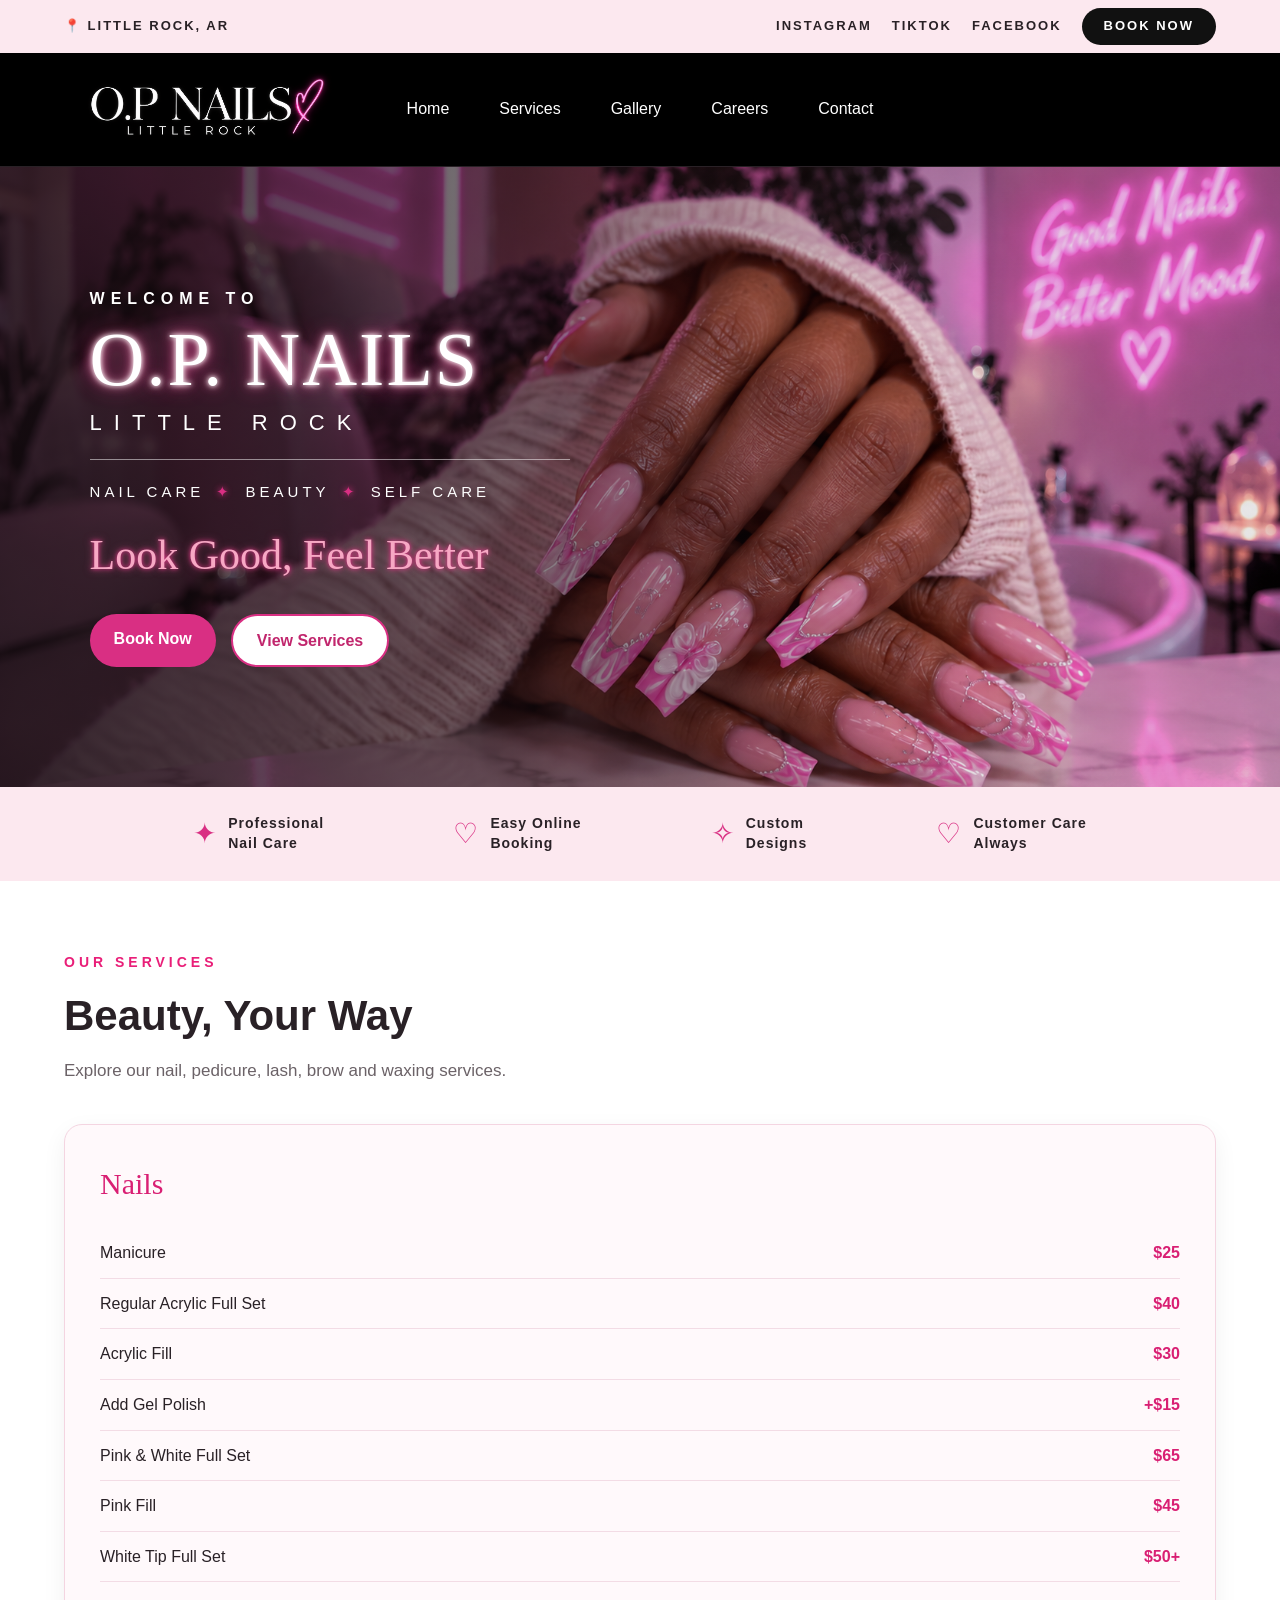
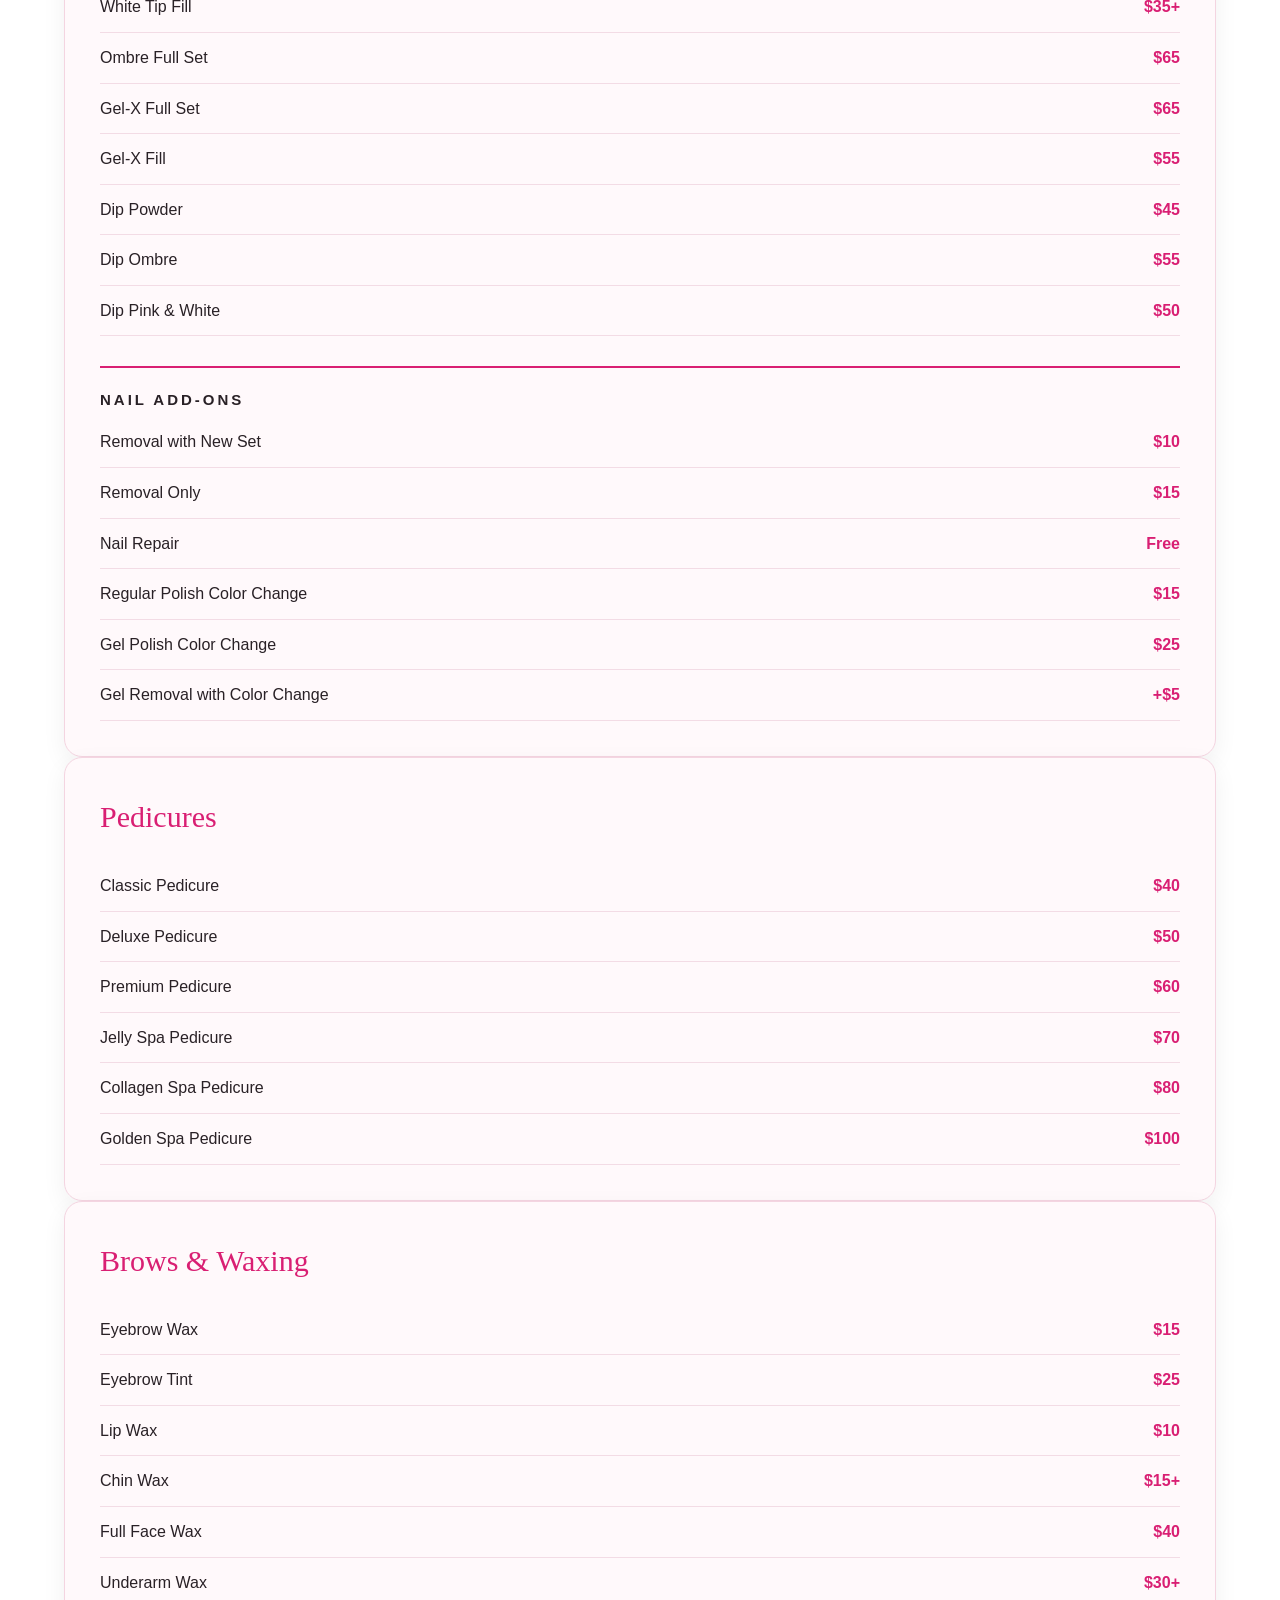
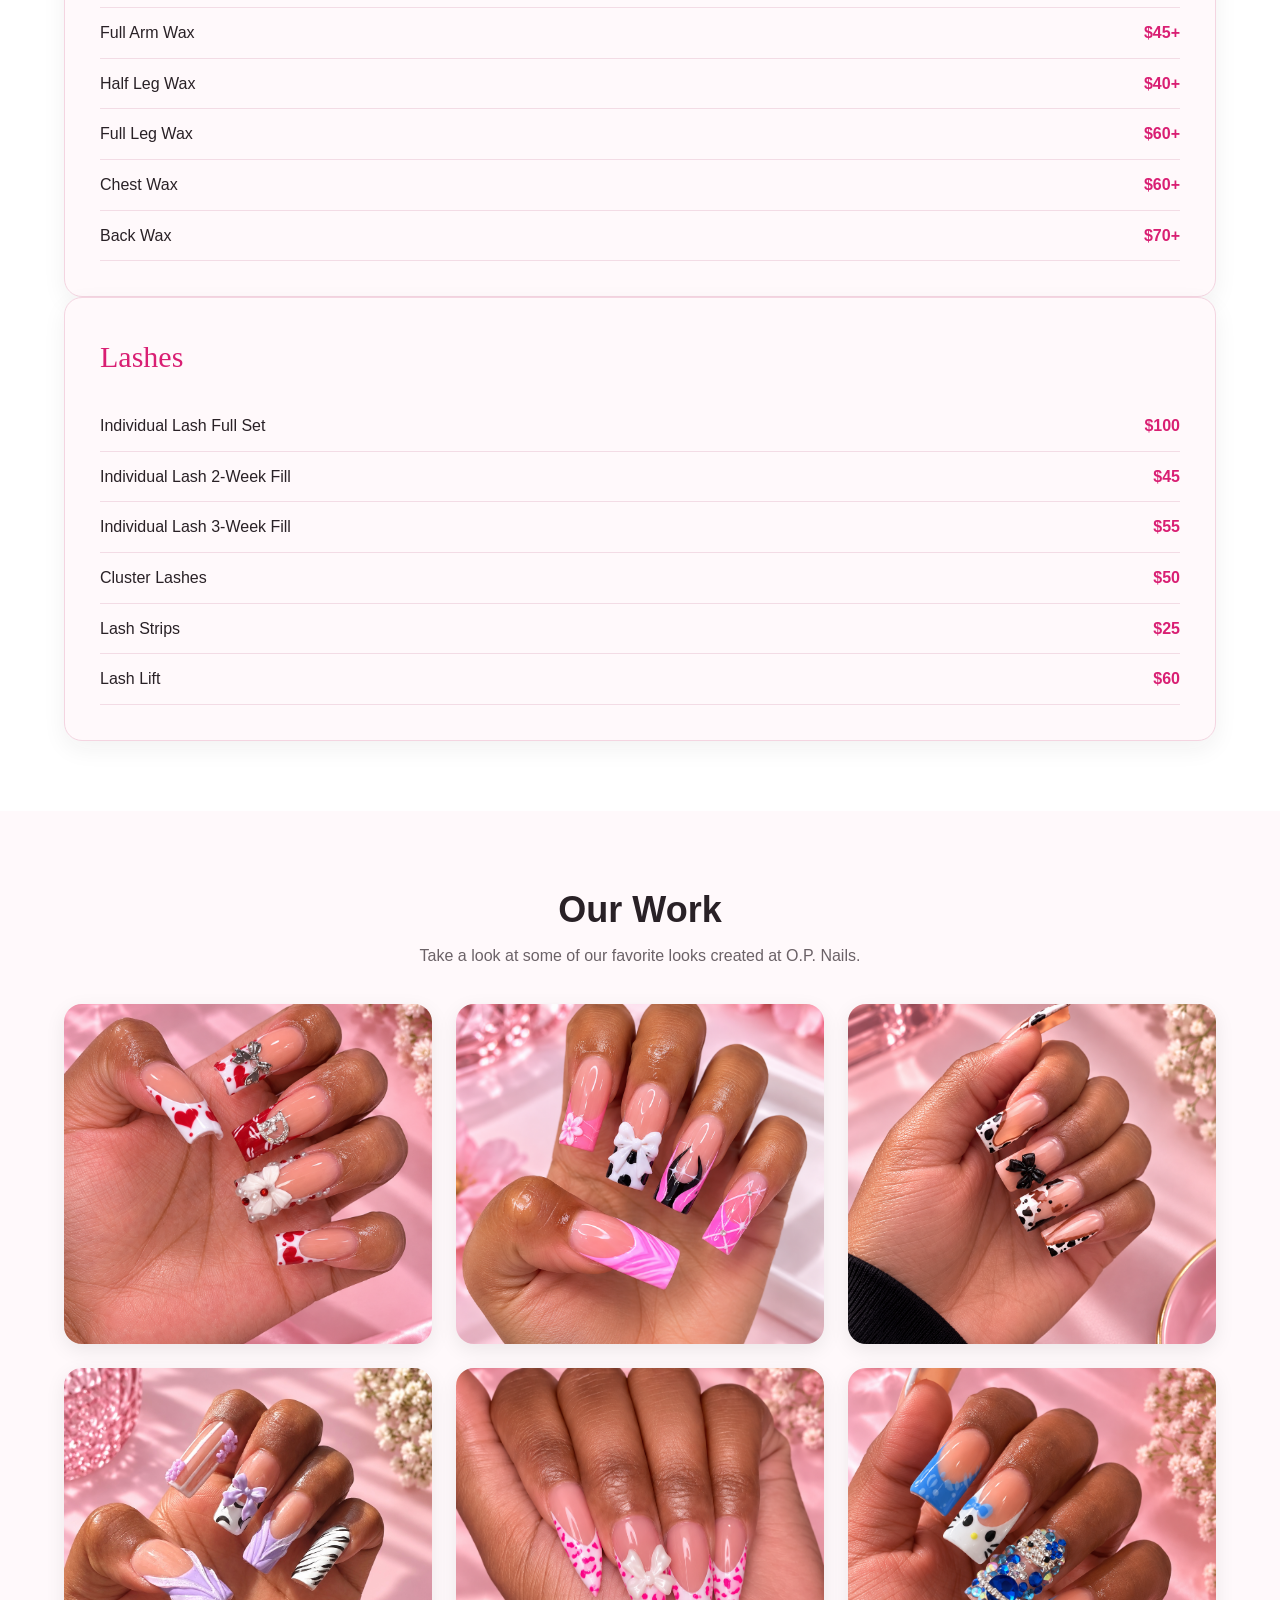
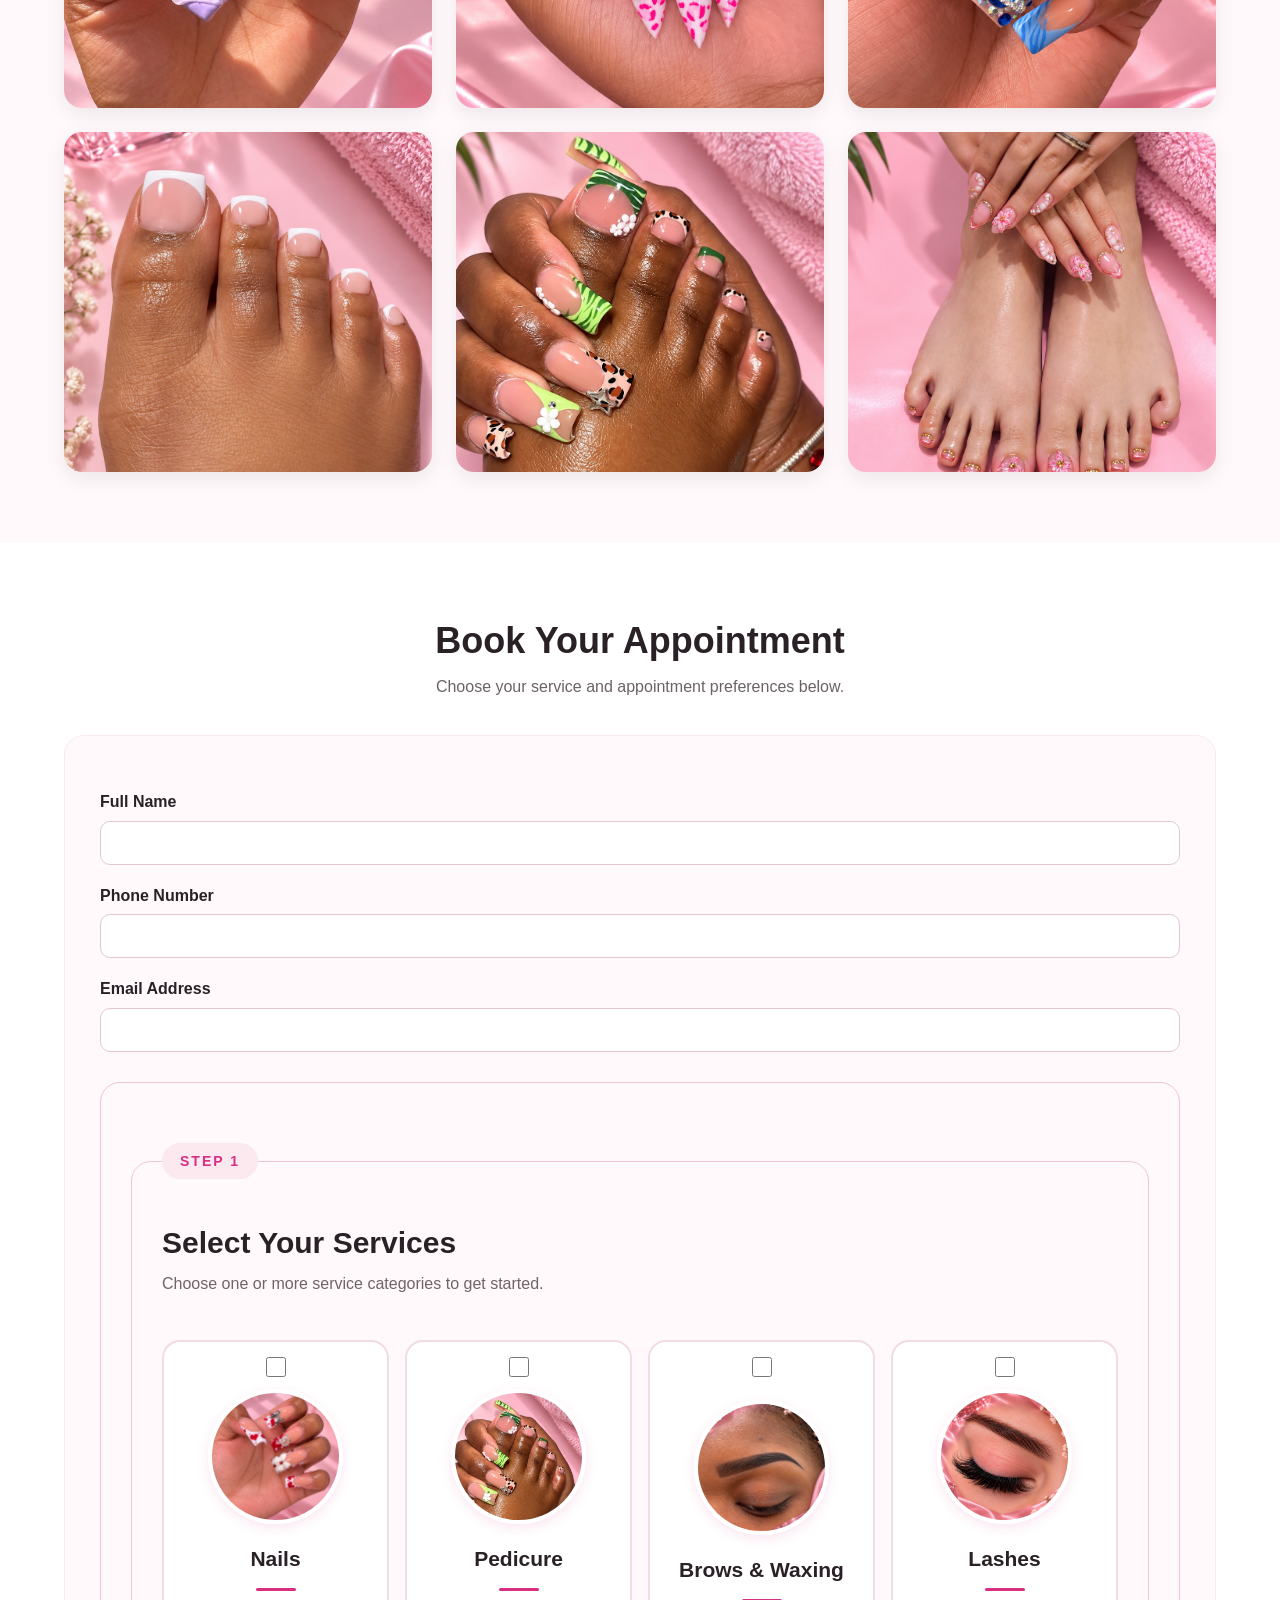
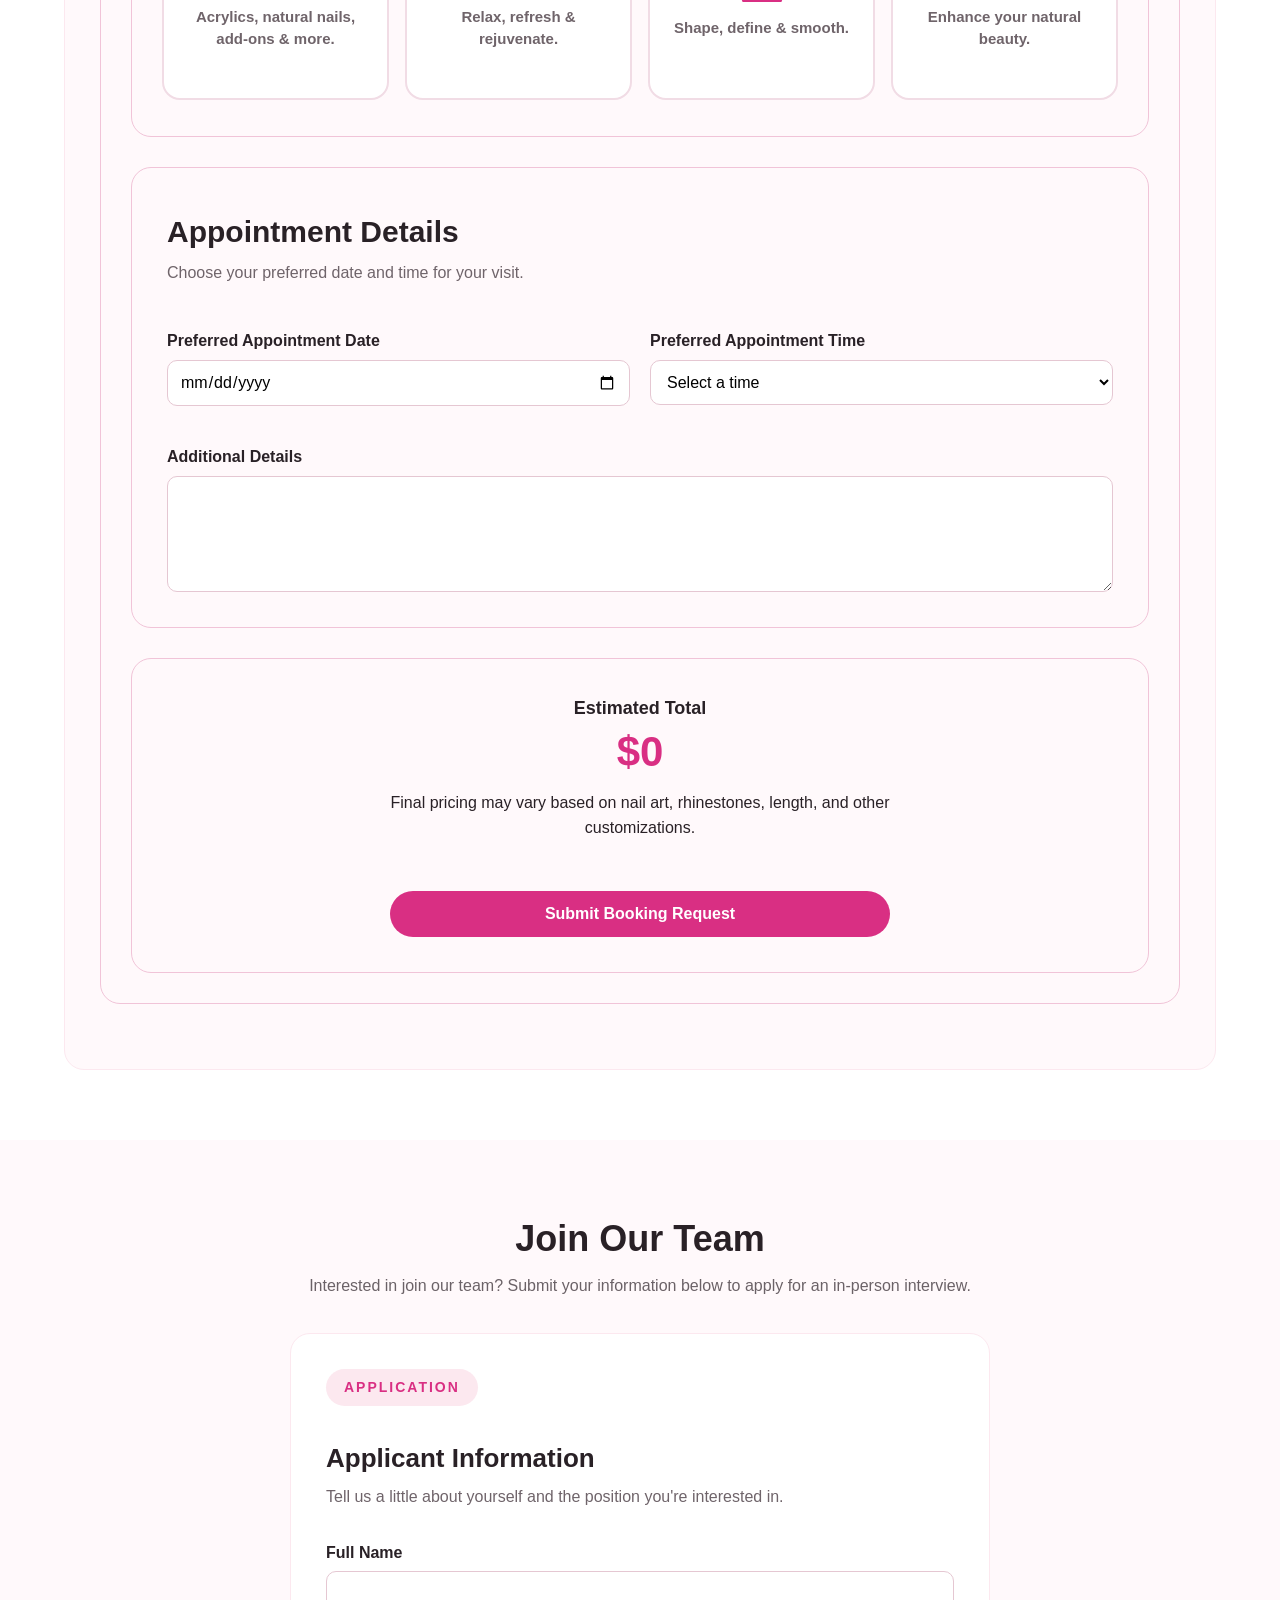
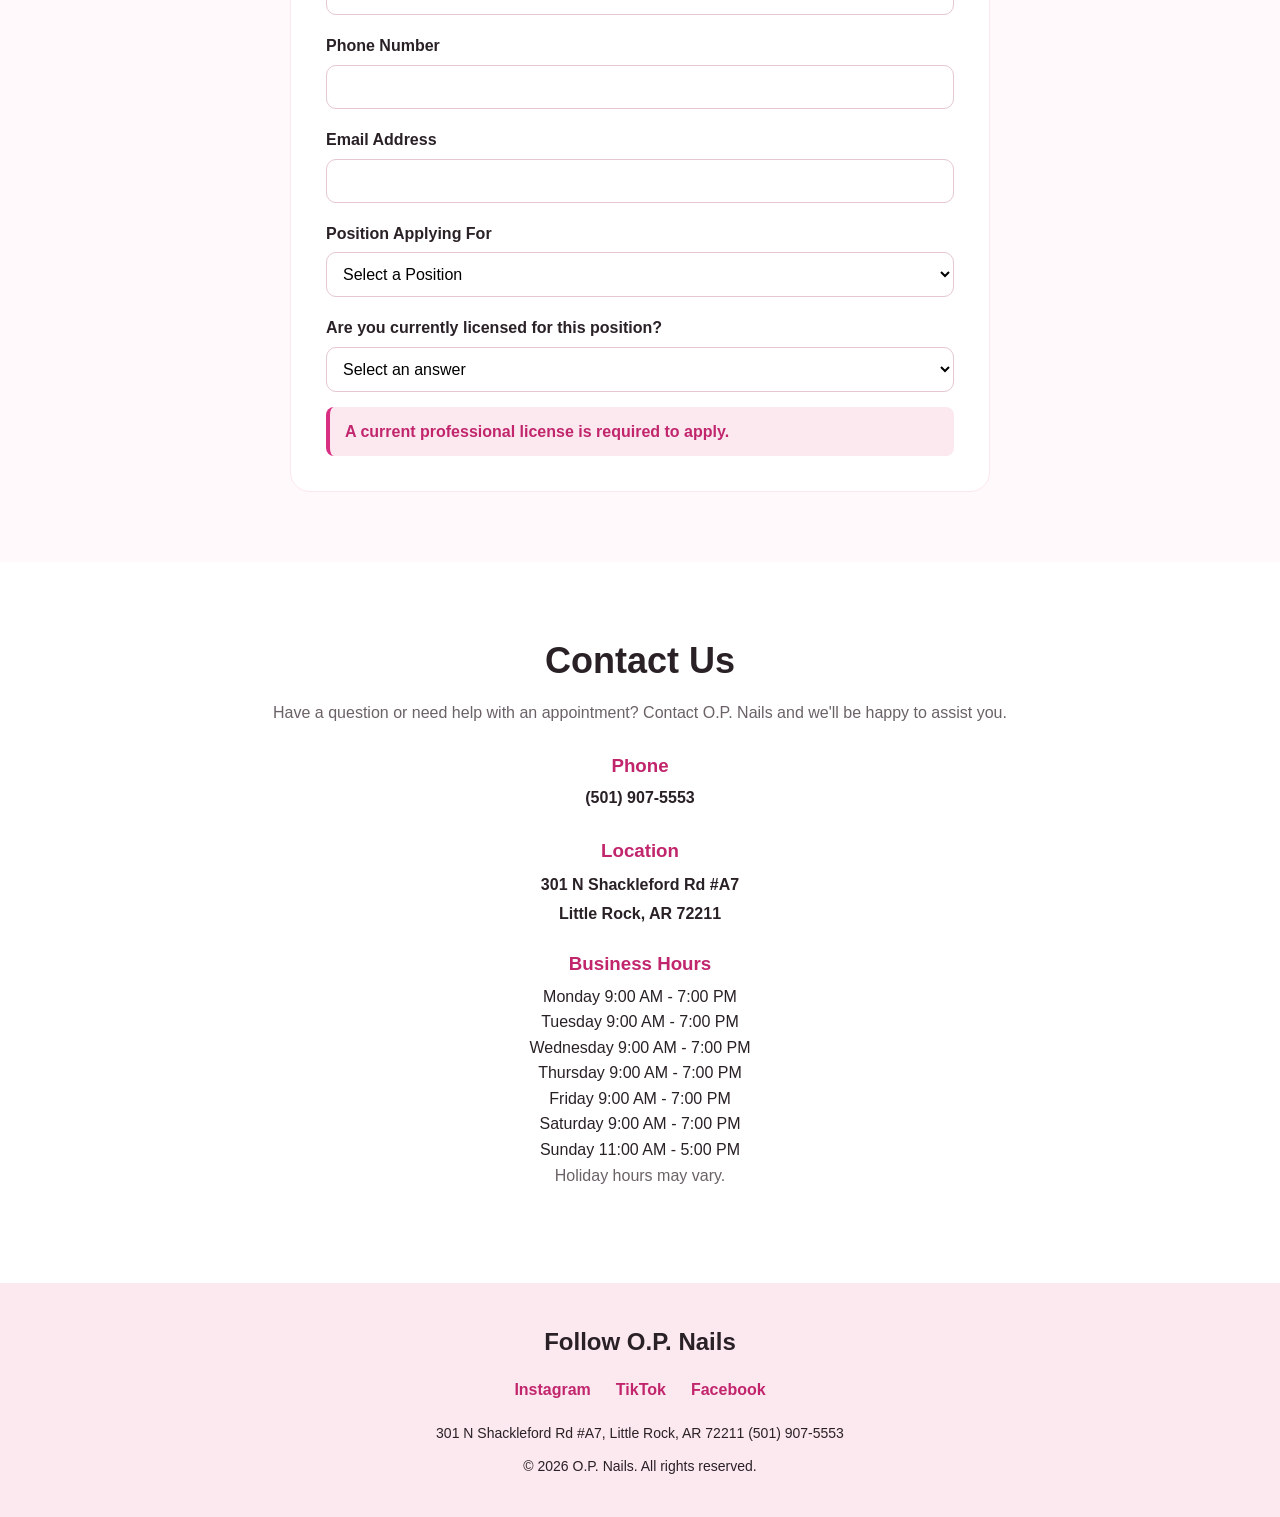
==== index.html @ 6c7eddf6 "Update live form redirects" ====
<!DOCTYPE html>
<html lang="en">
    <head>
        <meta charset="UTF-8">
        <meta name="viewport" content="width=device-width, initial-scale=1.0">
        <meta name="description" content="O.P. Nails offers nail, pedicure, lash, brow and waxing services in Little Rock, Arkansas.">
        
        <link rel="stylesheet" href="css/style.css">

        <title> O.P. Nails | Little Rock, AR </title>

    </head>
    <body>

        <div class="top-bar">
    <p>📍 Little Rock, AR</p>

    <div class="top-bar-right">
        <a href="https://www.instagram.com/op.nails.littlerock/"
           target="_blank"
           rel="noopener noreferrer">
            Instagram
        </a>

        <a href="https://www.tiktok.com/@op.nails.littlerock"
           target="_blank"
           rel="noopener noreferrer">
            TikTok
        </a>

        <a href="https://www.facebook.com/share/1JzhJUVycV/"
           target="_blank"
           rel="noopener noreferrer">
            Facebook
        </a>

        <a href="#booking" class="top-book-button">Book Now</a>
    </div>
</div>

        <header>
            <nav aria-label="Main navigation">
<a href="index.html" class="logo" aria-label="O.P. Nails home">
    <img src="images/op-nails-logo.png" alt="O.P. Nails Little Rock">
</a>                
                <button
                class="menu-toggle"
                type="button"
                aria-label="Open navigation menu"
                aria-expanded="false"
                >
                ☰
                </button>
                <ul>
                    <li><a href="#home">Home</a></li>
                    <li><a href="#services">Services</a></li>
                    <li><a href="#gallery">Gallery</a></li>
                    <li><a href="#careers">Careers</a></li>
                    <li><a href="#contact">Contact</a></li>

                    <li class="mobile-book-link">
                        <a href="#booking">Book Now</a>
                    </li>
                </ul>

            </nav>
        </header>
        <main>

            <section id="home">
    <div class="hero-content">
        <p class="hero-welcome">Welcome to</p>

        <h1>O.P. NAILS</h1>

        <p class="hero-location">Little Rock</p>

        <p class="hero-tagline">
            NAIL CARE <span>✦</span> BEAUTY <span>✦</span> SELF CARE
        </p>

        <h2>Look Good, Feel Better</h2>

        <div class="hero-buttons">
            <a href="#booking" class="primary-button">Book Now</a>
            <a href="#services" class="secondary-button">View Services</a>
        </div>
    </div>
</section>

<div class="feature-bar">
    <div class="feature-item">
        <span>✦</span>
        <p>Professional<br>Nail Care</p>
    </div>

    <div class="feature-item">
        <span>♡</span>
        <p>Easy Online<br>Booking</p>
    </div>

    <div class="feature-item">
        <span>✧</span>
        <p>Custom<br>Designs</p>
    </div>

    <div class="feature-item">
        <span>♡</span>
        <p>Customer Care<br>Always</p>
    </div>
</div>

            <section id="services">
                <p class="section-label">OUR SERVICES</p>
<h2>Beauty, Your Way</h2>
<p class="section-description">
    Explore our nail, pedicure, lash, brow and waxing services.
</p>
                
            <div class="services-grid">

                <div class="service-card">
                    <h3>Nails</h3>
<div class="service-row">
    <span>Manicure</span>
    <span>$25</span>
</div>                    <div class="service-row">
    <span>Regular Acrylic Full Set</span>
    <span>$40</span>
</div>

<div class="service-row">
    <span>Acrylic Fill</span>
    <span>$30</span>
</div>

<div class="service-row">
    <span>Add Gel Polish</span>
    <span>+$15</span>
</div>

<div class="service-row">
    <span>Pink & White Full Set</span>
    <span>$65</span>
</div>

<div class="service-row">
    <span>Pink Fill</span>
    <span>$45</span>
</div>

<div class="service-row">
    <span>White Tip Full Set</span>
    <span>$50+</span>
</div>

<div class="service-row">
    <span>White Tip Fill</span>
    <span>$35+</span>
</div>

<div class="service-row">
    <span>Ombre Full Set</span>
    <span>$65</span>
</div>

<div class="service-row">
    <span>Gel-X Full Set</span>
    <span>$65</span>
</div>

<div class="service-row">
    <span>Gel-X Fill</span>
    <span>$55</span>
</div>

<div class="service-row">
    <span>Dip Powder</span>
    <span>$45</span>
</div>

<div class="service-row">
    <span>Dip Ombre</span>
    <span>$55</span>
</div>

<div class="service-row">
    <span>Dip Pink & White</span>
    <span>$50</span>
</div>

                    <h4>Nail Add-Ons</h4>
                    <div class="service-row">
    <span>Removal with New Set</span>
    <span>$10</span>
</div>

<div class="service-row">
    <span>Removal Only</span>
    <span>$15</span>
</div>

<div class="service-row">
    <span>Nail Repair</span>
    <span>Free</span>
</div>

<div class="service-row">
    <span>Regular Polish Color Change</span>
    <span>$15</span>
</div>

<div class="service-row">
    <span>Gel Polish Color Change</span>
    <span>$25</span>
</div>

<div class="service-row">
    <span>Gel Removal with Color Change</span>
    <span>+$5</span>
</div>
</div>
            
                <div class="service-card">
                    <h3>Pedicures</h3>
                    <div class="service-row">
    <span>Classic Pedicure</span>
    <span>$40</span>
</div>

<div class="service-row">
    <span>Deluxe Pedicure</span>
    <span>$50</span>
</div>

<div class="service-row">
    <span>Premium Pedicure</span>
    <span>$60</span>
</div>

<div class="service-row">
    <span>Jelly Spa Pedicure</span>
    <span>$70</span>
</div>

<div class="service-row">
    <span>Collagen Spa Pedicure</span>
    <span>$80</span>
</div>

<div class="service-row">
    <span>Golden Spa Pedicure</span>
    <span>$100</span>
</div>
                </div>

                <div class="service-card">
                    <h3>Brows & Waxing</h3>
                    <div class="service-row">
    <span>Eyebrow Wax</span>
    <span>$15</span>
</div>

<div class="service-row">
    <span>Eyebrow Tint</span>
    <span>$25</span>
</div>

<div class="service-row">
    <span>Lip Wax</span>
    <span>$10</span>
</div>

<div class="service-row">
    <span>Chin Wax</span>
    <span>$15+</span>
</div>

<div class="service-row">
    <span>Full Face Wax</span>
    <span>$40</span>
</div>

<div class="service-row">
    <span>Underarm Wax</span>
    <span>$30+</span>
</div>

<div class="service-row">
    <span>Full Arm Wax</span>
    <span>$45+</span>
</div>

<div class="service-row">
    <span>Half Leg Wax</span>
    <span>$40+</span>
</div>

<div class="service-row">
    <span>Full Leg Wax</span>
    <span>$60+</span>
</div>

<div class="service-row">
    <span>Chest Wax</span>
    <span>$60+</span>
</div>

<div class="service-row">
    <span>Back Wax</span>
    <span>$70+</span>
</div>
                </div>

                <div class="service-card">
                    <h3>Lashes</h3>
                    <div class="service-row">
    <span>Individual Lash Full Set</span>
    <span>$100</span>
</div>

<div class="service-row">
    <span>Individual Lash 2-Week Fill</span>
    <span>$45</span>
</div>

<div class="service-row">
    <span>Individual Lash 3-Week Fill</span>
    <span>$55</span>
</div>

<div class="service-row">
    <span>Cluster Lashes</span>
    <span>$50</span>
</div>

<div class="service-row">
    <span>Lash Strips</span>
    <span>$25</span>
</div>

<div class="service-row">
    <span>Lash Lift</span>
    <span>$60</span>
</div>
                </div>

            </div>

            </section>

            <section id="gallery">
                <h2>Our Work</h2>
                    <p>Take a look at some of our favorite looks created at O.P. Nails.</p>
                    
                    <div class="gallery-grid">

    <div class="gallery-item">
        <img src="images/gallery-nails-1.png"
             alt="Custom nail set created at O.P. Nails">
    </div>

    <div class="gallery-item">
        <img src="images/gallery-nails-2.png"
             alt="Custom nail art created at O.P. Nails">
    </div>

    <div class="gallery-item">
        <img src="images/gallery-nails-3.png"
             alt="Custom acrylic nail design created at O.P. Nails">
    </div>

    <div class="gallery-item">
        <img src="images/gallery-nails-4.png"
             alt="Pink custom nail design created at O.P. Nails">
    </div>

    <div class="gallery-item">
        <img src="images/gallery-nails-5.png"
             alt="Custom rhinestone nail design created at O.P. Nails">
    </div>

    <div class="gallery-item">
        <img src="images/gallery-nails-6.png"
             alt="Custom hello kitty nail design created at O.P. Nails">
    </div>

    <div class="gallery-item">
        <img src="images/gallery-pedicure-1.png"
             alt="Custom pedicure created at O.P. Nails">
    </div>

    <div class="gallery-item">
        <img src="images/gallery-pedicure-2.png"
             alt="French tip pedicure created at O.P. Nails">
    </div>

    <div class="gallery-item">
        <img src="images/gallery-pedicure-3.png"
             alt="French tip pedicure created at O.P. Nails">
    </div>

</div>                    
            </section>

            <section id="booking">
                <h2>Book Your Appointment</h2>
                <p>Choose your service and appointment preferences below.</p>
<form
    id="booking-form"
    action="https://formsubmit.co/opnailslr@gmail.com"
    method="POST"
    enctype="multipart/form-data"
>

    <input
    type="hidden"
    name="_subject"
    value="New O.P. Nails Booking Request"
>

<input
    type="hidden"
    name="_template"
    value="table"
>

<input
    type="hidden"
    name="_captcha"
    value="false"
>

<input
    type="hidden"
    name="_next"
    value="https://zariidigitalempress.github.io/op-nails-website/thank-you.html"
>

                    <label for="full-name">Full Name</label>
                    <input type="text" id="full-name" name="full-name" required>

                    <label for="phone">Phone Number</label>
                    <input type="tel" id="phone" name="phone" required>

                    <label for="email">Email Address</label>
                    <input type="email" id="email" name="email">
                    
                    <fieldset id="service-categories">

    <fieldset id="service-categories">

    <legend class="service-step">Step 1</legend>

    <div class="service-heading">
        <h3>Select Your Services</h3>
        <p>Choose one or more service categories to get started.</p>
    </div>

    <div class="service-category-grid">

        <label class="service-category-card">
            <input
                type="checkbox"
                name="service-category"
                value="nails"
            >

            <span class="service-card-content">

            <img
                src="images/gallery-nails-1.png"
                alt="Nail service by O.P. Nails"
                class="service-card-image"
            >

                
                <span class="service-card-title">Nails</span>
                <span class="service-card-line"></span>
                <span class="service-card-description">
                    Acrylics, natural nails, add-ons & more.
                </span>
            </span>
        </label>


        <label class="service-category-card">
            <input
                type="checkbox"
                name="service-category"
                value="pedicure"
            >

            <span class="service-card-content">

                <img
        src="images/gallery-pedicure-2.png"
        alt="Pedicure service by O.P. Nails"
        class="service-card-image"
    >

                <span class="service-card-title">Pedicure</span>
                <span class="service-card-line"></span>
                <span class="service-card-description">
                    Relax, refresh & rejuvenate.
                </span>
            </span>
        </label>


        <label class="service-category-card">
            <input
                type="checkbox"
                name="service-category"
                value="brows-waxing"
            >

            <span class="service-card-content">

                <img
    src="images/gallery-brows-1.png"
    alt=""
    class="service-card-image"
>

                <span class="service-card-title">Brows &amp; Waxing</span>
                <span class="service-card-line"></span>
                <span class="service-card-description">
                    Shape, define & smooth.
                </span>
            </span>
        </label>


        <label class="service-category-card">
            <input
                type="checkbox"
                name="service-category"
                value="lashes"
            >

            <span class="service-card-content">

                <img
    src="images/gallery-lashes-1.png"
    alt=""
    class="service-card-image"
>

                <span class="service-card-title">Lashes</span>
                <span class="service-card-line"></span>
                <span class="service-card-description">
                    Enhance your natural beauty.
                </span>
            </span>
        </label>

    </div>

</fieldset>

<section id="service-selection">
    <p class="booking-step">Step 2</p>

    <div class="service-heading">
        <h3>Choose Your Service</h3>
        <p>Select the specific service(s) you'd like to book.</p>
    </div>

    <div id="specific-services"></div>
</section>

                    <div id="nail-options">

    <p class="booking-step">Step 3</p>

    <div class="service-heading">
        <h3>Customize Your Nails</h3>
        <p>
            Choose your nail type, length, shape, and any add-ons.
        </p>
    </div>

    <label for="nail-type">Nail Type</label>
    <select id="nail-type" name="nail-type">
        <option value="">Select an option</option>
        <option value="natural">Natural Nails</option>
        <option value="extensions">Nail Extensions / Tips</option>
    </select>

                    <div id="nail-length-options">
                    <label for="nail-length">Nail Length</label>
                    <select id="nail-length" name="nail-length">
                        <option value="">Select a length</option>
                        <option value="short" data-price="0">Short - Included</option>
                        <option value="medium" data-price="5">Medium - +$5</option>
                        <option value="long" data-price="10">Long - +$10</option>
                        <option value="xl" data-price="20">XL - Starting at +$20</option>
                        <option value="xxl" data-price="20">XXL - Starting at +$20</option>
                        <option value="xxxl" data-price="20">XXXL - Starting at +$20</option>
                    </select>
                    </div>

                    <label for="nail-shape">Nail Shape</label>
                    <select id="nail-shape" name="nail-shape">
                        <option value="">Select a shape</option>
<option value="square" data-price="0">Square - Included</option>
<option value="round" data-price="5">Round - +$5</option>
<option value="oval" data-price="5">Oval - +$5</option>
<option value="almond" data-price="5">Almond - +$5</option>
<option value="coffin" data-price="5">Coffin - +$5</option>
<option value="stiletto" data-price="5">Stiletto - +$5</option>
<option value="duck" data-price="5">Duck - +$5</option>
                    </select>


<fieldset id="nail-addons">
    <legend>Nail Add-Ons</legend>

    <label>
        <input
            type="checkbox"
            name="nail-addons"
            value="french-tips"
            data-price="10"
        >
        French Tips - +$10
    </label>

    <label>
        <input
            type="checkbox"
            name="nail-addons"
            value="chrome"
            data-price="20"
        >
        Chrome - +$20
    </label>

    <label>
        <input
            type="checkbox"
            name="nail-addons"
            value="cat-eye"
            data-price="10"
        >
        Cat-Eye - +$10
    </label>

    <label>
        <input
            type="checkbox"
            name="nail-addons"
            value="rhinestones"
            data-price="10"
        >
        Rhinestones - Starting at +$10
    </label>
</fieldset>

<p class="form-help">
    Rhinestone pricing varies by nail length and design.
    Two fully rhinestoned nails start at $10 for short,
    $15 for medium, and $20 for long nails.
</p>

<label for="inspiration-photo">Nail Inspiration Photo (Optional)</label>
<input
    type="file"
    id="inspiration-photo"
    name="inspiration-photo"
    accept="image/*"
>

<p class="form-help">
    Nail art pricing varies by design. Upload an inspiration photo so we can review your requested look.
</p>
                    </div>

                    <section id="appointment-details">

    <div class="service-heading">
        <h3>Appointment Details</h3>
        <p>Choose your preferred date and time for your visit.</p>
    </div>

    <div class="appointment-date-time">

        <div class="appointment-field">
            <label for="appointment-date">
                Preferred Appointment Date
            </label>

            <input
                type="date"
                id="appointment-date"
                name="appointment-date"
                required
            >
        </div>

        <div class="appointment-field">
            <label for="appointment-time">
                Preferred Appointment Time
            </label>

            <select
                id="appointment-time"
                name="appointment-time"
                required
            >
                <option value="">Select a time</option>
            </select>
        </div>

    </div>

    <div class="appointment-field">
        <label for="appointment-notes">
            Additional Details
        </label>

        <textarea
            id="appointment-notes"
            name="appointment-notes"
            rows="5"
        ></textarea>
    </div>

</section>
<section id="booking-summary">

    <div class="booking-summary-content">
        <p class="summary-label">Estimated Total</p>

        <p id="estimated-total">$0</p>

        <input
            type="hidden"
            id="estimated-total-input"
            name="Estimated Total"
            value="$0"
        >

        <p class="form-help">
            Final pricing may vary based on nail art, rhinestones,
            length, and other customizations.
        </p>
    </div>

    <button type="submit" class="booking-submit">
        Submit Booking Request
    </button>

</section>

                </form>
            </section>

            <section id="careers">
                <h2>Join Our Team</h2>
                    <p>Interested in join our team? Submit your information below to apply for an in-person interview.</p>

                    <form
    id="career-form"
    action="https://formsubmit.co/opnailslr@gmail.com"
    method="POST"
>

<input
    type="hidden"
    name="_subject"
    value="New O.P. Nails Job Application"
>

<input
    type="hidden"
    name="_template"
    value="table"
>

<input
    type="hidden"
    name="_captcha"
    value="false"
>

<input
    type="hidden"
    name="_next"
    value="https://zariidigitalempress.github.io/op-nails-website/application-thank-you.html"
>
<div class="career-form-heading">
    <p class="booking-step">Application</p>

    <h3>Applicant Information</h3>

    <p>
        Tell us a little about yourself and the position you're
        interested in.
    </p>
</div>

                        <label for="applicant-name">Full Name</label>
                        <input type="text" id="applicant-name" name="applicant-name" required>

                        <label for="applicant-phone">Phone Number</label>
                        <input type="tel" id="applicant-phone" name="applicant-phone" required>

                        <label for="applicant-email">Email Address</label>
                        <input type="email" id="applicant-email" name="applicant-email" required>

                        <label for="position">Position Applying For</label>

                        <select id="position" name="position" required>
                            <option value="">Select a Position</option>
                            <option value="nail-technician">Nail Technician</option>
                            <option value="lash-technician">Lash Technician</option>
                            <option value="esthetician">Esthetician / Wax Specialist</option>
                        </select>

                        <label for="licensed">Are you currently licensed for this position?</label>

                        <select id="licensed" name="licensed" required>
                            <option value="">Select an answer</option>
                            <option value="yes">Yes</option>
                            <option value="no">No</option>
                        </select>

                        <p id="license-requirement">
                            A current professional license is required to apply.
                        </p>
                        <div id="licensed-applicant-fields">

    <div class="career-details-heading">
        <h3>Professional Details</h3>
        <p>
            Provide your license, experience, and availability information.
        </p>
    </div>

    <label for="license-number">License Number</label>
                        <input type="text" id="license-number" name="license-number" required>

                        <label for="experience">Years of Experience</label>

                        <select id="experience" name="experience" required>
                            <option value="">Select your experience</option>
                            <option value="less-than-1">Less than 1 year</option>
                            <option value="1-2">1-2 years</option>
                            <option value="3-5">3-5 years</option>
                            <option value="5-plus">5+ years</option>
                        </select>

                        <label for="avaliability">General Availability</label>
                        
                        <textarea
                            id="avaliability"
                            name="avaliability"
                            rows="4"
                            required
                        ></textarea>

                        <label for="applicant-details">Tell Us About Your Experience</label>
                        <textarea
                            id="applicant-details"
                            name="applicant-details"
                            rows="5"
                            required
                        ></textarea>

                        <p>
                            Qualified applicants may be contacted to schedule an in-person interview and skills demonstration at O.P. Nails.
                        </p>

<button type="submit" class="career-submit">
    Submit Application
</button>
                        </div>    
                    </form>
            </section>
            <section id="contact">
                <h2>Contact Us</h2>

                <p>Have a question or need help with an appointment? Contact O.P. Nails and we'll be happy to assist you.</p>

                <h3>Phone</h3>

                <p>
                    <a href="tel:5019075553">(501) 907-5553</a>
                </p>

                <h3>Location</h3>
<address>
    <a
        href="https://www.google.com/maps/search/?api=1&query=301+N+Shackleford+Rd+%23A7+Little+Rock+AR+72211"
        target="_blank"
        rel="noopener noreferrer"
    >
        301 N Shackleford Rd #A7<br>
        Little Rock, AR 72211
    </a>
</address>

                <h3>Business Hours</h3>

<div class="business-hours">
    <p><span>Monday</span> 9:00 AM - 7:00 PM</p>
    <p><span>Tuesday</span> 9:00 AM - 7:00 PM</p>
    <p><span>Wednesday</span> 9:00 AM - 7:00 PM</p>
    <p><span>Thursday</span> 9:00 AM - 7:00 PM</p>
    <p><span>Friday</span> 9:00 AM - 7:00 PM</p>
    <p><span>Saturday</span> 9:00 AM - 7:00 PM</p>
    <p><span>Sunday</span> 11:00 AM - 5:00 PM</p>
</div>

<p class="form-help">
    Holiday hours may vary.
</p>

            </section>
        </main>

        <footer>
            <h2> Follow O.P. Nails</h2>

            <nav aria-label="Social media links">
    <a
        href="https://www.instagram.com/op.nails.littlerock"
        target="_blank"
        rel="noopener noreferrer"
    >
        Instagram
    </a>

    <a
        href="https://www.tiktok.com/@op.nails.littlerock"
        target="_blank"
        rel="noopener noreferrer"
    >
        TikTok
    </a>

    <a
        href="https://www.facebook.com/share/1JzhJUVycV/"
        target="_blank"
        rel="noopener noreferrer"
    >
        Facebook
    </a>
</nav>

            <p> 301 N Shackleford Rd #A7, Little Rock, AR 72211
                <a href="tel:5019075553">(501) 907-5553</a>
            </p>

            <p> &copy; 2026 O.P. Nails. All rights reserved.</p>
        </footer>

        <script src="js/script.js"></script>

    </body>
</html>
---- css/style.css ----
/*Styling the Heading*/

* {
    margin: 0;
    padding: 0;
    box-sizing: border-box;
}

body {
    font-family: Arial, sans-serif;
    background-color: #fff9fb;
    color: #292126;
    line-height: 1.6;
}

.top-bar {
    min-height: 42px;
    padding: 8px 5%;
    background-color: #fce8ef;

    display: flex;
    align-items: center;
    justify-content: space-between;

    font-size: 13px;
    font-weight: bold;
    letter-spacing: 2px;
    text-transform: uppercase;
}

.top-bar p {
    margin: 0;
}

.top-bar-right {
    display: flex;
    align-items: center;
    gap: 20px;
}

.top-bar a {
    color: #292126;
    text-decoration: none;
}

.top-bar a:hover {
    color: #c1266d;
}

.top-bar .top-book-button {
    background-color: #111111;
    color: #ffffff;
    padding: 8px 22px;
    border-radius: 30px;
}

.top-bar .top-book-button:hover {
    background-color: #c1266d;
    color: #ffffff;
}

header {
    background-color: #000000;
    padding: 10px 5%;
    border-bottom: 1px solid #292126;
}

header nav {
    display: grid;
    grid-template-columns: 1fr auto 1fr;
    align-items: center;
}

header nav ul {
    list-style: none;
    display: flex;
    gap: 50px;
    grid-column: 2;
    justify-self: center;
}

header nav a {
    color: #ffffff;
    text-decoration: none;
}

header nav a:hover {
    color: #c1266d;
}

.logo {
    grid-column: 1;
    justify-self: start;
    display: flex;
    align-items: center;
}

.logo img {
    display: block;
    width: 280px;
    height: auto;
}

.book-button {
    background-color: #d92f83;
    color: #ffffff;
    padding: 12px 26px;
    border-radius: 30px;
    font-weight: bold;
}

header nav .book-button {
    color: #ffffff;
}

.book-button:hover {
    background-color: #ffffff;
    color: #c1266d;
}

/*Styling the Home/hero section*/

#home {
    min-height: 620px;
    padding: 80px 7%;
    display: flex;
    align-items: center;

    background-image:
        linear-gradient(
            90deg,
            rgba(20, 10, 16, 0.82) 0%,
            rgba(20, 10, 16, 0.58) 38%,
            rgba(20, 10, 16, 0.10) 70%
        ),
        url("../images/hero-nails.png");

    background-size: cover;
    background-position: center;
    background-repeat: no-repeat;
}

.hero-content {
    max-width: 620px;
    color: #ffffff;
}

.hero-welcome {
    font-size: 16px;
    font-weight: bold;
    letter-spacing: 6px;
    text-transform: uppercase;
    margin-bottom: 10px;
}

#home h1 {
    font-family: Georgia, "Times New Roman", serif;
    font-size: 76px;
    font-weight: normal;
    line-height: 1;
    letter-spacing: 2px;
    color: #ffffff;
    margin-bottom: 8px;

    text-shadow:
        0 0 5px #ffffff,
        0 0 10px #f7a8c4,
        0 0 20px #d92f83;
}

.hero-location {
    font-size: 22px;
    font-weight: normal;
    letter-spacing: 12px;
    text-transform: uppercase;
    color: #ffffff;

    display: block;
    width: 480px;
    padding-bottom: 18px;
    margin-bottom: 20px;
    border-bottom: 1px solid rgba(255, 255, 255, 0.5);
}

.hero-tagline {
    font-size: 15px;
    font-weight: normal;
    letter-spacing: 4px;
    text-transform: uppercase;
    color: #ffffff;
    margin-bottom: 18px;
}

.hero-tagline span {
    color: #d92f83;
    margin: 0 4px;
    text-shadow: 0 0 6px #d92f83;
}

#home h2 {
    font-family: "Brush Script MT", "Segoe Script", cursive;
    font-size: 42px;
    font-weight: normal;
    color: #f7a8c4;
    margin-bottom: 25px;

    text-shadow:
        0 0 4px #d92f83,
        0 0 8px rgba(217, 95, 141, 0.7);
}

.hero-buttons {
    display: flex;
    flex-direction: row;
    gap: 15px;
    margin-top: 25px;
    align-self: flex-start;
}

.hero-buttons a {
    width: auto;
    flex: 0 0 auto;
}

.primary-button,
.secondary-button {
    display: inline-block;
    padding: 12px 24px;
    border-radius: 30px;
    text-decoration: none;
    font-weight: bold;
}

.primary-button {
    background-color: #d92f83;
    color: #ffffff;
}

.secondary-button {
    background-color: #ffffff;
    color: #c1266d;
    border: 2px solid #d92f83;
}

.primary-button:hover {
    background-color: #c1266d;
}

.secondary-button:hover {
    background-color: #fce8ef;
}

/*Styling the services section*/

#services {
    padding: 70px 5%;
    background-color: #ffffff;
}

#services > h2 {
    font-size: 36px;
    margin-bottom: 5px;
}

.service-card {
    background-color: #fff9fb;
    border: 1px solid #f4d5e1;
    border-radius: 18px;
    padding: 35px;
    box-shadow: 0 8px 25px rgba(41, 33, 38, 0.06);
}

.service-card h3 {
    font-family: Georgia, "Times New Roman", serif;
    font-size: 30px;
    font-weight: normal;
    color: #d91f73;
    margin-bottom: 20px;
}

.service-card h4 {
    font-size: 15px;
    color: #292126;
    margin-top: 30px;
    margin-bottom: 5px;
    padding-top: 20px;
    border-top: 2px solid #d91f73;
    letter-spacing: 3px;
    text-transform: uppercase;
}

.service-card p {
    padding: 7px 0;
    border-bottom: 1px solid #fce8ef;
}

.service-row {
    display: flex;
    justify-content: space-between;
    align-items: center;
    gap: 20px;
    padding: 12px 0;
    border-bottom: 1px solid #f3dce5;
    font-size: 16px;
}

.service-row span:last-child {
    color: #d91f73;
    font-weight: bold;
    white-space: nowrap;
}

.service-grid {
    display: grid;
    grid-template-columns: repeat(2, 1fr);
    gap: 25px;
}

.section-label {
    color: #e91e78;
    font-size: 14px;
    font-weight: bold;
    letter-spacing: 4px;
    text-transform: uppercase;
    margin-bottom: 8px;
}

#services > h2 {
    font-size: 42px;
    color: #292126;
    margin-bottom: 8px;
}

.section-description {
    color: #6b6267;
    font-size: 17px;
    margin-bottom: 40px;
}

/* Booking service category cards */

#service-categories {
    border: 1px solid #f1c4d8;
    border-radius: 20px;
    padding: 30px;
    margin: 30px 0;
    background-color: #fff9fb;
}

.service-step {
    width: auto;
    padding: 7px 18px;
    margin-bottom: 10px;
    border-radius: 20px;
    background-color: #fce8ef;
    color: #d92f83;
    font-size: 14px;
    font-weight: bold;
    text-transform: uppercase;
    letter-spacing: 2px;
}

.service-heading {
    margin-bottom: 25px;
}

.service-heading h3 {
    font-size: 30px;
    margin-bottom: 4px;
    color: #292126;
}

.service-heading p {
    color: #6f646a;
}

.service-category-grid {
    display: grid;
    grid-template-columns: repeat(4, 1fr);
    gap: 16px;
}

.service-category-card {
    position: relative;
    min-height: 360px;
    padding: 30px 18px;
    border: 2px solid #f1dce5;
    border-radius: 18px;
    background-color: #ffffff;
    cursor: pointer;
    text-align: center;
    transition:
        transform 0.2s ease,
        border-color 0.2s ease,
        box-shadow 0.2s ease,
        background-color 0.2s ease;
}

.service-category-card:hover {
    transform: translateY(-3px);
    border-color: #e58ab4;
    box-shadow: 0 8px 20px rgba(217, 47, 131, 0.10);
}

/* Keep the real checkbox in the top-right corner */

.service-category-card input {
    position: absolute;
    top: 15px;
    left: 50%;
    transform: translateX(-50%);
    width: 20px;
    height: 20px;
    accent-color: #d92f83;
    cursor: pointer;
}

.service-card-content {
    display: flex;
    height: 100%;
    flex-direction: column;
    align-items: center;
    justify-content: center;
}

.service-card-title {
    display: block;
    margin-bottom: 12px;
    font-size: 21px;
    font-weight: bold;
    color: #292126;
}

.service-card-line {
    display: block;
    width: 40px;
    height: 3px;
    margin-bottom: 15px;
    border-radius: 10px;
    background-color: #d92f83;
}

.service-card-description {
    display: block;
    color: #6f646a;
    font-size: 15px;
    line-height: 1.5;
}

.service-card-image {
    width: 135px;
    height: 135px;
    margin-bottom: 18px;
    border-radius: 50%;
    object-fit: cover;
    border: 4px solid #fff;
    box-shadow: 0 4px 12px rgba(217, 47, 131, 0.12);
}

/* Highlight a card when its checkbox is selected */

.service-category-card:has(input:checked) {
    border-color: #d92f83;
    background-color: #fff3f8;
    box-shadow: 0 8px 22px rgba(217, 47, 131, 0.12);
}

/* Booking Summary */

#booking-summary {
    margin-top: 30px;
    padding: 35px;
    border: 1px solid #f1c4d8;
    border-radius: 20px;
    background-color: #fff9fb;
    text-align: center;
}

.booking-summary-content {
    margin-bottom: 25px;
}

.summary-label {
    margin-bottom: 5px;
    font-size: 18px;
    font-weight: 600;
    color: #292126;
}

#estimated-total {
    margin: 5px 0 12px;
    font-size: 42px;
    line-height: 1.2;
    font-weight: bold;
    color: #d92f83;
}

#booking-summary .form-help {
    max-width: 600px;
    margin: 0 auto;
}

.booking-submit {
    width: 100%;
    max-width: 500px;
    padding: 15px 25px;
    border: none;
    border-radius: 12px;
    background-color: #d92f83;
    color: #ffffff;
    font-size: 17px;
    font-weight: bold;
    cursor: pointer;
    transition:
        background-color 0.2s ease,
        transform 0.2s ease;
}

.booking-submit:hover {
    background-color: #c1266d;
    transform: translateY(-2px);
}

.booking-submit:focus-visible {
    outline: 3px solid #292126;
    outline-offset: 3px;
}

/* Keyboard accessibility */

.service-category-card:has(input:focus-visible) {
    outline: 3px solid #d92f83;
    outline-offset: 3px;
}

/* Step 2 - Specific service selection */

#service-selection {
    position: relative;
    margin: 30px 0;
    padding: 40px 35px 35px;
    border: 1px solid #f1c4d8;
    border-radius: 20px;
    background-color: #fff9fb;
}

.booking-step {
    display: inline-block;
    padding: 7px 18px;
    margin-bottom: 20px;
    border-radius: 20px;
    background-color: #fce8ef;
    color: #d92f83;
    font-size: 14px;
    font-weight: bold;
    text-transform: uppercase;
    letter-spacing: 2px;
}

#specific-services {
    display: grid;
    gap: 20px;
    margin-top: 25px;
}

#specific-services label {
    display: block;
    margin-bottom: 8px;
    font-weight: bold;
    color: #292126;
}

#specific-services select {
    width: 100%;
}

#service-selection {
    display: none;
}

/* Feature Bar */
.feature-bar {
    background-color: #fce8ef;
    color: #292126;
    display: flex;
    justify-content: space-evenly;
    align-items: center;
    padding: 25px 5%;
}

.feature-item {
    display: flex;
    align-items: center;
    gap: 12px;
    color: #292126;
}

.feature-item span {
    color: #d92f83;
    font-size: 28px;
}

.feature-item p {
    color: #292126;
    margin: 0;
    font-size: 14px;
    font-weight: bold;
    letter-spacing: 1px;
    line-height: 1.4;
}

/*Styling the gallery section*/

#gallery {
    padding: 70px 5%;
    background-color: #fff9fb;
    text-align: center;
}

#gallery h2 {
    font-size: 36px;
    margin-bottom: 5px;
}

#gallery p {
    color: #6b6267;
    margin-bottom: 35px;
}

.gallery-grid {
    display: grid;
    grid-template-columns: repeat(3, minmax(0, 1fr));
    gap: 24px;
    width: 100%;
    max-width: 1400px;
    margin: 0 auto;
}

.gallery-item {
    overflow: hidden;
    border-radius: 18px;
    background-color: #fff5f8;
    box-shadow: 0 6px 20px rgba(0, 0, 0, 0.08);
    height: 340px;
}

.gallery-item img {
    width: 100%;
    height: 100%;
    object-fit: cover;
    display: block;
    transition: transform 0.3s ease;
}

.gallery-item:hover img {
    transform: scale(1.04);
}

/*Styling the booking section*/

#booking {
    padding: 70px 5%;
    background-color: #ffffff;
}

#booking h2 {
    font-size: 36px;
    text-align: center;
    margin-bottom: 5px;
}

#booking > p {
    color: #6b6267;
    text-align: center;
    margin-bottom: 35px;
}

#booking form {
    max-width: 1200px;
    margin: 0 auto;
    background-color: #fff9fb;
    border: 1px solid #fce8ef;
    border-radius: 20px;
    padding: 35px;
}

#booking label {
    display: block;
    font-weight: bold;
    margin-top: 18px;
    margin-bottom: 6px;
}

#booking input,
#booking select,
#booking textarea {
    width: 100%;
    padding: 12px;
    border: 1px solid #e5c7d2;
    border-radius: 10px;
    font-family: inherit;
    font-size: 16px;
    background-color: #ffffff;
}

#booking button {
    width: 100%;
    margin-top: 25px;
    padding: 14px 24px;
    background-color: #d92f83;
    color: #ffffff;
    border: none;
    border-radius: 30px;
    font-size: 16px;
    font-weight: bold;
    cursor: pointer;
}

#booking button:hover {
    background-color: #c1266d;
}

#booking input:focus,
#booking select:focus,
#booking textarea:focus {
    outline: 3px solid #f4cbd9;
    border-color: #d92f83;
}

/*Styling the careers section*/

#careers {
    padding: 70px 5%;
    background-color: #fff9fb;
}

#careers h2 {
    font-size: 36px;
    text-align: center;
    margin-bottom: 5px;
}

#careers > p {
    max-width: 700px;
    margin: 0 auto 35px;
    color: #6b6267;
    text-align: center;
}

#career-form {
    max-width: 700px;
    margin: 0 auto;
    background-color: #ffffff;
    border: 1px solid #fce8ef;
    border-radius: 20px;
    padding: 35px;
}

#career-form label {
    display: block;
    font-weight: bold;
    margin-top: 18px;
    margin-bottom: 6px;
}

#career-form input,
#career-form select,
#career-form textarea {
    width: 100%;
    padding: 12px;
    border: 1px solid #e5c7d2;
    border-radius: 10px;
    font-family: inherit;
    font-size: 16px;
    background-color: #ffffff;
}

#career-form input:focus,
#career-form select:focus,
#career-form textarea:focus {
    outline: 3px solid #f4cbd9;
    border-color: #d92f83;
}

#career-form button {
    width: 100%;
    margin-top: 25px;
    padding: 14px 24px;
    background-color: #d92f83;
    color: #ffffff;
    border: none;
    border-radius: 30px;
    font-size: 16px;
    font-weight: bold;
    cursor: pointer;
}

#career-form button:hover {
    background-color: #c1266d;
}

/* Styling the license requirements section */

#license-requirement {
    background-color: #fce8ef;
    color: #c1266d;
    border-left: 4px solid #d92f83;
    padding: 12px 15px;
    margin-top: 15px;
    border-radius: 8px;
    font-weight: bold;
}

/*Styling the contact section*/

#contact {
    padding: 70px 5%;
    background-color: #ffffff;
    text-align: center;
}

#contact h2 {
    font-size: 36px;
    margin-bottom: 10px;
}

#contact > p {
    color: #6b6267;
    margin-bottom: 25px;
}

#contact h3 {
    color: #c1266d;
    margin-top: 20px;
    margin-bottom: 5px;
}

#contact a {
    color: #292126;
    text-decoration: none;
    font-weight: bold;
}

#contact a:hover {
    color: #d92f83;
}

#contact address {
    font-style: normal;
    line-height: 1.8;
}

/*Styling the footer section*/

footer {
    background-color: #fce8ef;
    color: #292126;
    text-align: center;
    padding: 40px 5%;
}

footer h2 {
    font-size: 24px;
    margin-bottom: 15px;
}

footer nav {
    display: flex;
    justify-content: center;
    gap: 25px;
    margin-bottom: 20px;
}

footer nav a {
    color: #c1266d;
    text-decoration: none;
    font-weight: bold;
}

footer nav a:hover {
    color: #d92f83;
}

footer p {
    margin-top: 10px;
    font-size: 14px;
}

footer p a {
    color: #292126;
    text-decoration: none;
}

footer p a:hover {
    color: #c1266d;
}

.menu-toggle {
    display: none;
}

.mobile-book-link {
    display: none;
}

#nail-options {
    display: none;
    margin: 30px 0;
    padding: 40px 35px 35px;
    border: 1px solid #f1c4d8;
    border-radius: 20px;
    background-color: #fff9fb;
}

/* Nail option fields */

#nail-options > label,
#nail-length-options label {
    font-weight: 600;
    color: #292126;
}

#nail-options select {
    margin-top: 8px;
    margin-bottom: 24px;
    background-color: #ffffff;
    border: 1px solid #e8b8ce;
    border-radius: 12px;
}

#nail-options select:focus {
    border-color: #d92f83;
    outline: 3px solid #fce8ef;
}

#booking #nail-addons input[type="checkbox"] {
    accent-color: #d92f83;
}

#nail-length-options {
    display: none;
}

#nail-addons {
    margin-top: 25px;
    padding: 20px;
    border: 1px solid #e5c7d2;
    border-radius: 12px;
    background-color: #ffffff;
}

#nail-addons legend {
    font-weight: bold;
    font-size: 18px;
    padding: 0 8px;
}

#nail-addons label {
    display: flex;
    align-items: center;
    gap: 10px;
    margin: 12px 0;
    cursor: pointer;
}

#booking #nail-addons input[type="checkbox"] {
    width: 18px;
    height: 18px;
    margin: 0;
    flex-shrink: 0;
}

/* Appointment Details */

#appointment-details {
    margin: 30px 0;
    padding: 40px 35px 35px;
    border: 1px solid #f1c4d8;
    border-radius: 20px;
    background-color: #fff9fb;
}

.appointment-date-time {
    display: grid;
    grid-template-columns: repeat(2, 1fr);
    gap: 20px;
    margin-top: 25px;
}

.appointment-field {
    display: flex;
    flex-direction: column;
}

.appointment-field label {
    margin-bottom: 8px;
    font-weight: 600;
    color: #292126;
}

.appointment-field input,
.appointment-field select,
.appointment-field textarea {
    width: 100%;
}

#appointment-notes {
    margin-top: 0;
}

#appointment-details > .appointment-field {
    margin-top: 20px;
}

#licensed-applicant-fields {
    display: none;
}

.career-details-heading {
    margin: 30px 0 25px;
    padding-top: 25px;
    border-top: 1px solid #f1c4d8;
}

.career-details-heading h3 {
    margin-bottom: 5px;
    font-size: 24px;
    color: #292126;
}

.career-details-heading p {
    color: #6f646a;
}

.career-submit {
    width: 100%;
    margin-top: 25px;
    padding: 15px 25px;
    border: none;
    border-radius: 12px;
    background-color: #d92f83;
    color: #ffffff;
    font-size: 17px;
    font-weight: bold;
    cursor: pointer;
    transition:
        background-color 0.2s ease,
        transform 0.2s ease;
}

.career-submit:hover {
    background-color: #c1266d;
    transform: translateY(-2px);
}

.career-submit:focus-visible {
    outline: 3px solid #292126;
    outline-offset: 3px;
}

/* Thank-you page */

.thank-you-page {
    min-height: 100vh;
    display: flex;
    align-items: center;
    justify-content: center;
    padding: 40px 5%;
    background-color: #fff9fb;
}

.thank-you-card {
    width: 100%;
    max-width: 700px;
    background-color: #ffffff;
    padding: 50px;
    border-radius: 20px;
    text-align: center;
    box-shadow: 0 8px 30px rgba(0, 0, 0, 0.08);
}

.thank-you-icon {
    font-size: 45px;
    margin-bottom: 10px;
}

.thank-you-card h1 {
    font-size: 36px;
    color: #292126;
    margin-bottom: 20px;
}

.thank-you-card > p {
    margin-bottom: 20px;
}

.thank-you-buttons {
    display: flex;
    justify-content: center;
    gap: 15px;
    margin-top: 30px;
}

.career-form-heading {
    margin-bottom: 30px;
}

.career-form-heading h3 {
    margin: 12px 0 5px;
    font-size: 26px;
    color: #292126;
}

.career-form-heading > p:last-child {
    color: #6f646a;
}

@media (max-width: 768px) {
    .top-bar {
    display: none;
}

.services-grid {
    grid-template-columns: 1fr;
}

    header nav {
    position: relative;
    flex-direction: row;
    flex-wrap: wrap;
}

.menu-toggle {
    display: block;
    background: none;
    border: none;
    color: #d92f83;
    font-size: 32px;
    cursor: pointer;
}

header nav ul {
    display: none;
    width: 100%;
    flex-direction: column;
    align-items: center;
    gap: 10px;
}

header nav ul.show-menu {
    display: flex;
}

    .logo {
        font-size: 24px;
    }   

    /* Styling the home section for mobile devices */

    #home {
        padding: 50px 5%;
        min-height: auto;
    }

    #home h1 {
        font-size: 42px;
    }

    #home h2 {
        font-size: 28px;
    }

    #home > p:first-of-type {
        font-size: 14px;
        letter-spacing: 2px;
    }

    .hero-buttons {
        flex-direction: column;
        width: 100%;
    }

    .hero-buttons a {
        width: 100%;
        text-align: center;
    }

    #services > h2,
    #gallery h2,
    #booking h2,
    #careers h2,
    #contact h2 {
        font-size: 30px;
    }

    #booking form,
    #career-form {
        padding: 25px 20px;
    }

    #booking,
    #careers,
    #contact,
    #gallery,
    #services {
        padding-left: 5%;
        padding-right: 5%;
    }

    .book-button {
        display: none;
    }

    .mobile-book-link {
        display: block;
    }

    .mobile-book-link a {
        display: inline-block;
        background-color: #d92f83;
        color: #ffffff;
        padding: 10px 24px;
        border-radius: 30px;
    }

    .mobile-book-link a:hover {
        background-color: #c1266d;
        color: #ffffff;
    }

    .appointment-date-time {
        grid-template-columns: 1fr;
    }

    .service-category-grid {
        grid-template-columns: 1fr;
    }

    #service-categories {
        padding: 22px 16px;
    }

    .service-category-card {
        min-height: 150px;
    }

    .service-heading h3 {
        font-size: 26px;
    }

    .gallery-grid {
        grid-template-columns: 1fr;
        gap: 18px;
    }

    .gallery-item {
        height: 400px;
    }

    .thank-you-card {
    padding: 35px 20px;
}

.thank-you-card h1 {
    font-size: 30px;
}

.thank-you-buttons {
    flex-direction: column;
}

.thank-you-buttons a {
    width: 100%;
    text-align: center;
}

}
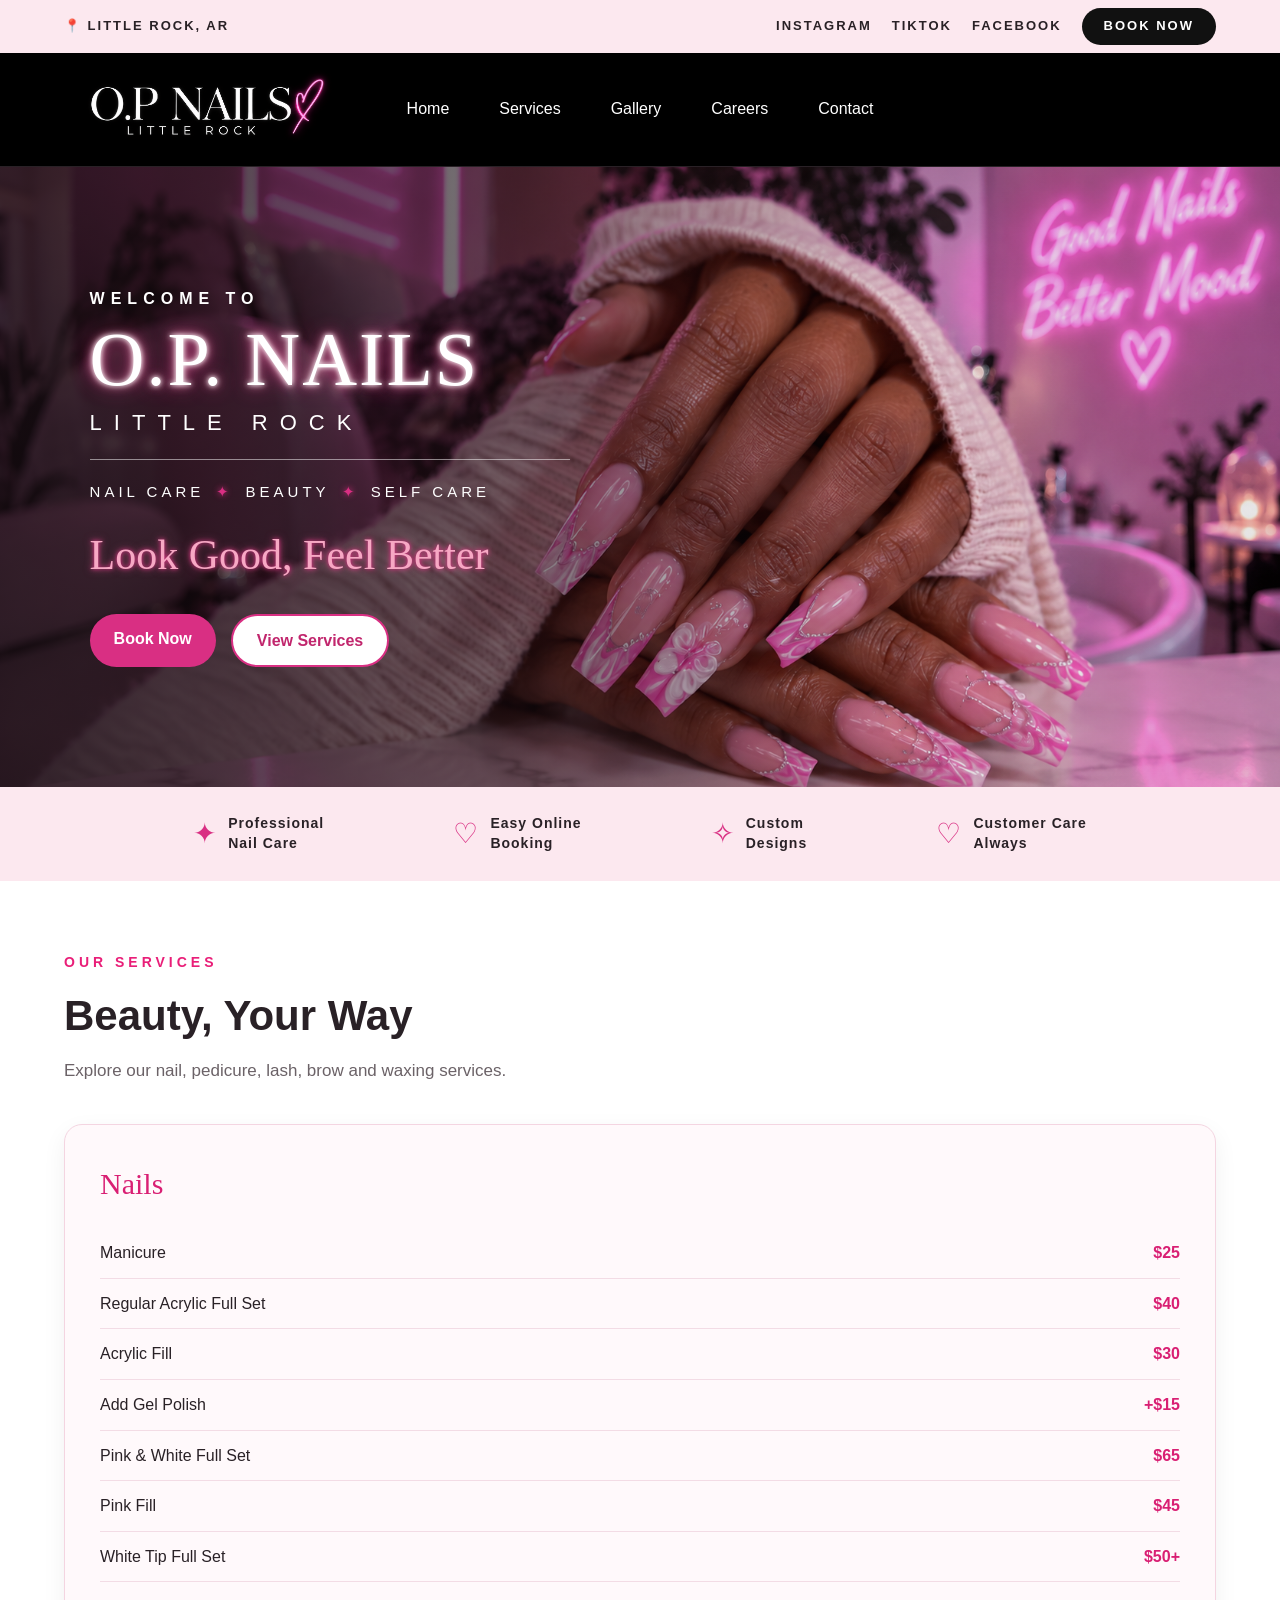
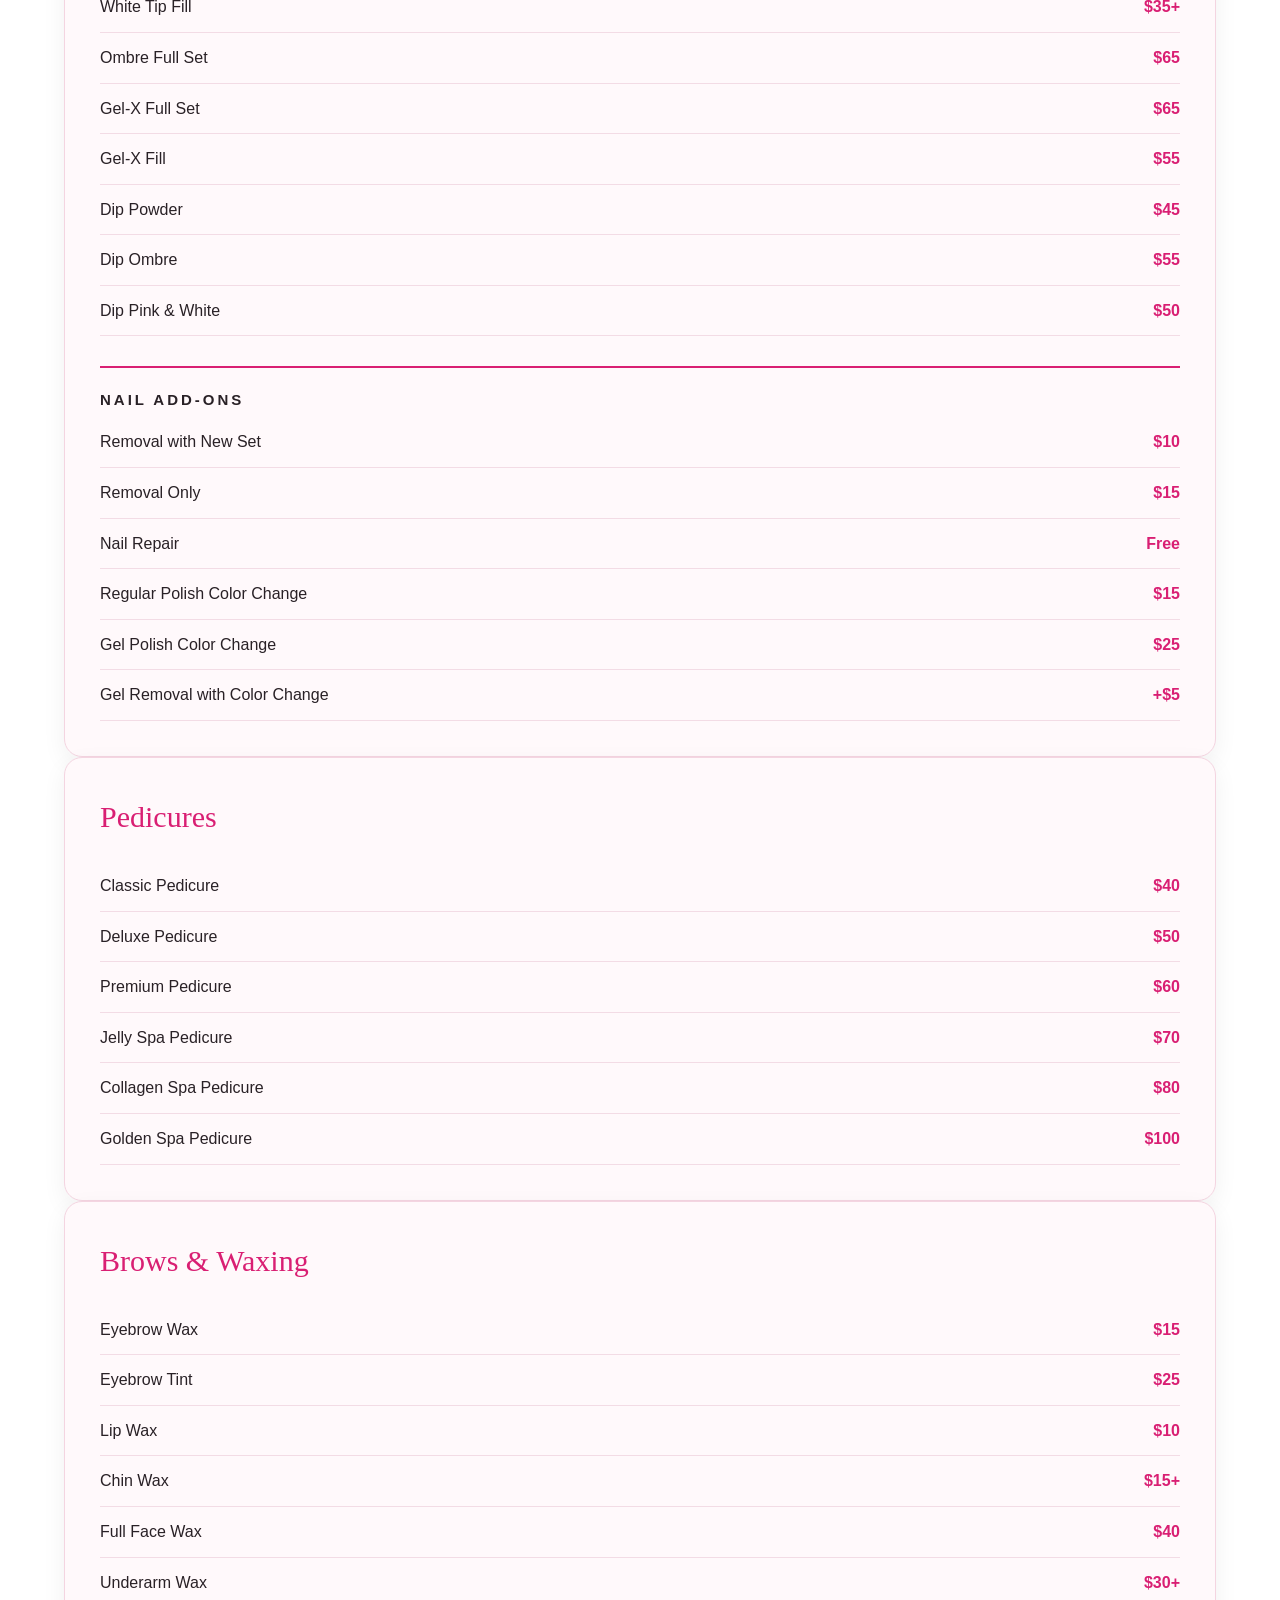
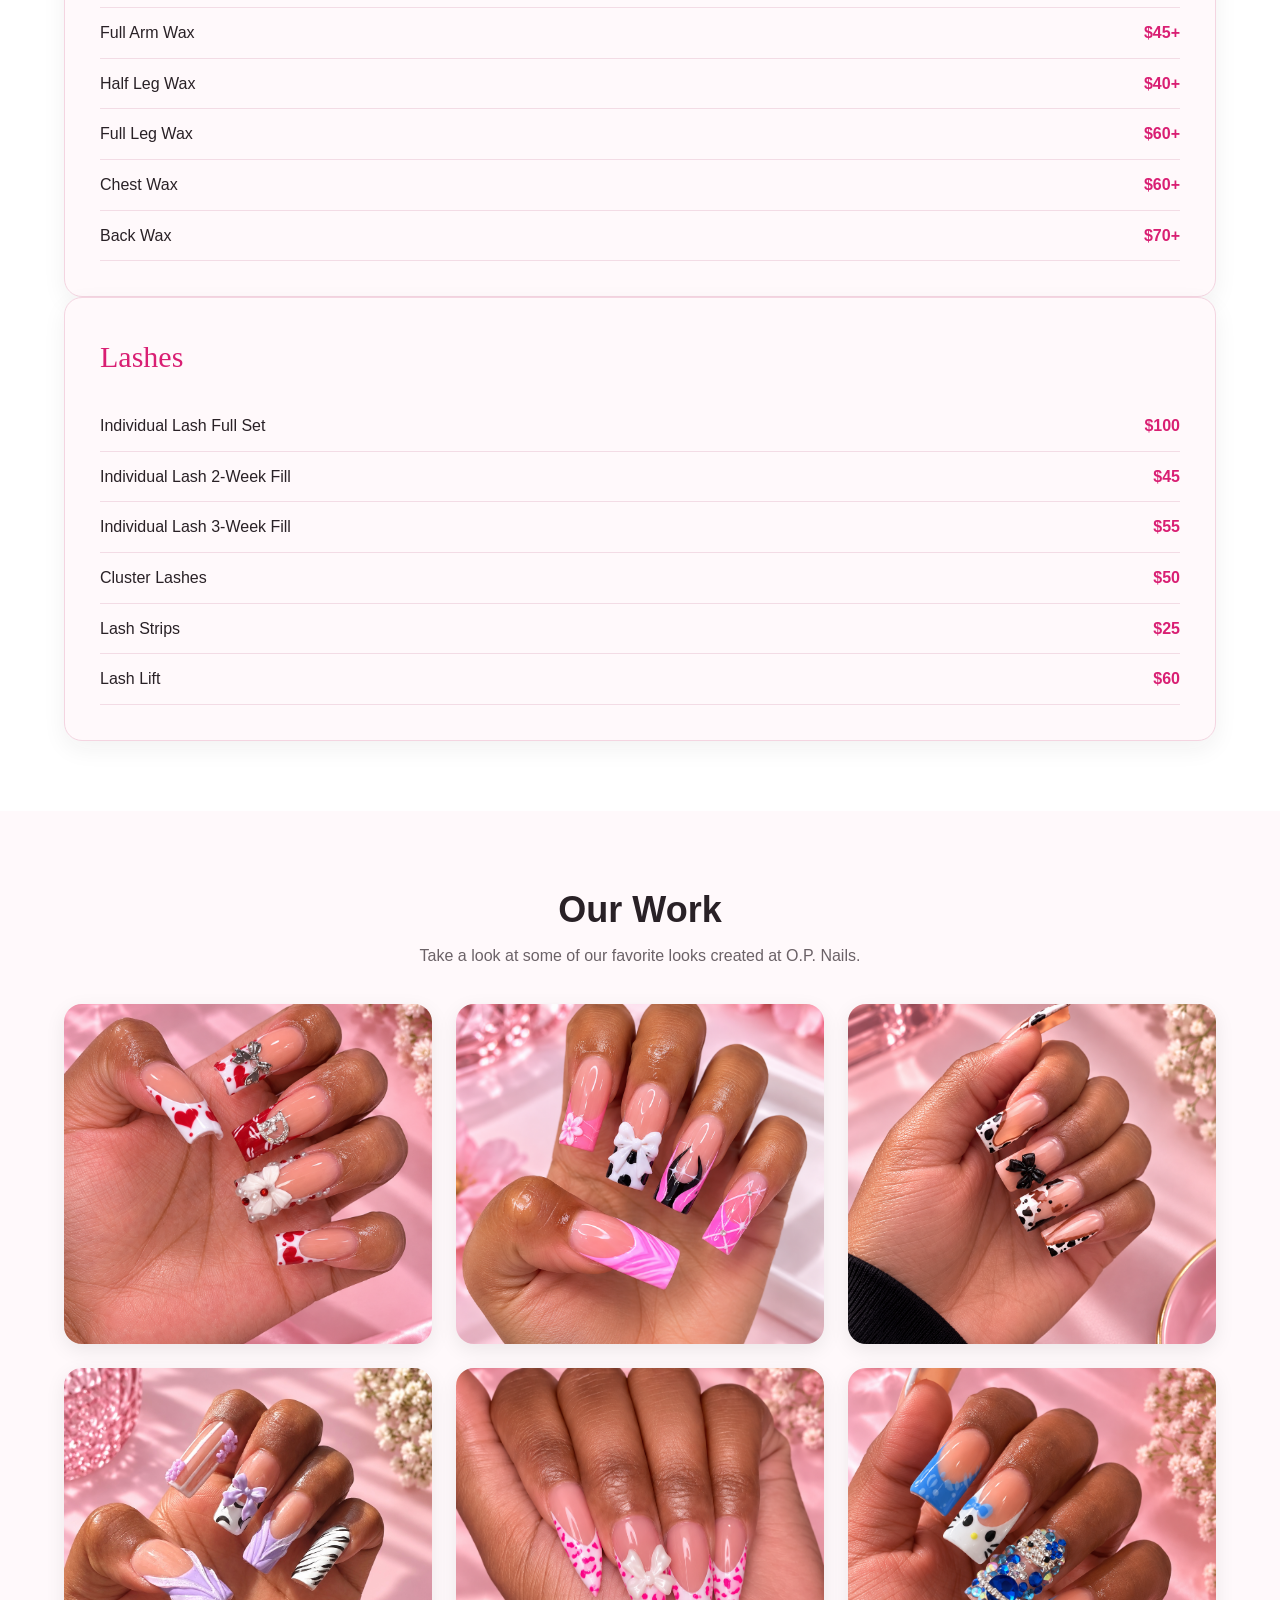
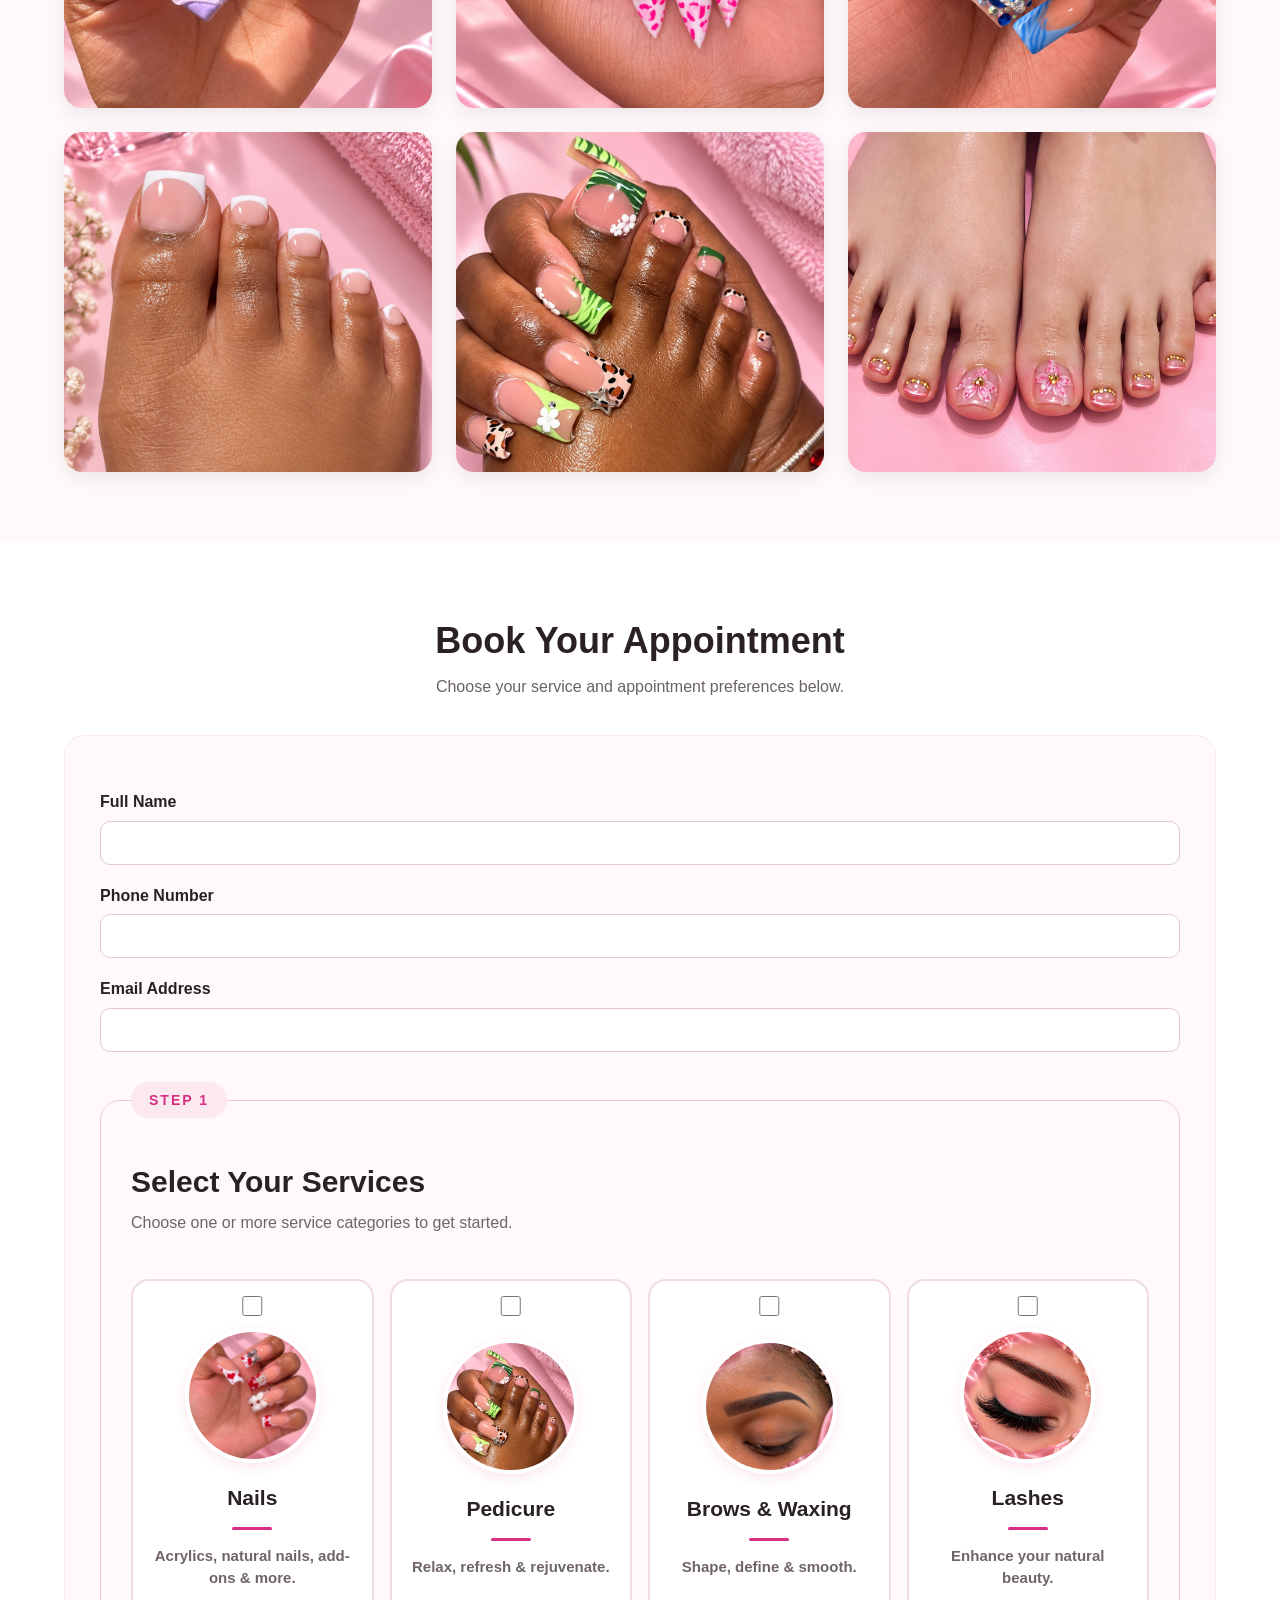
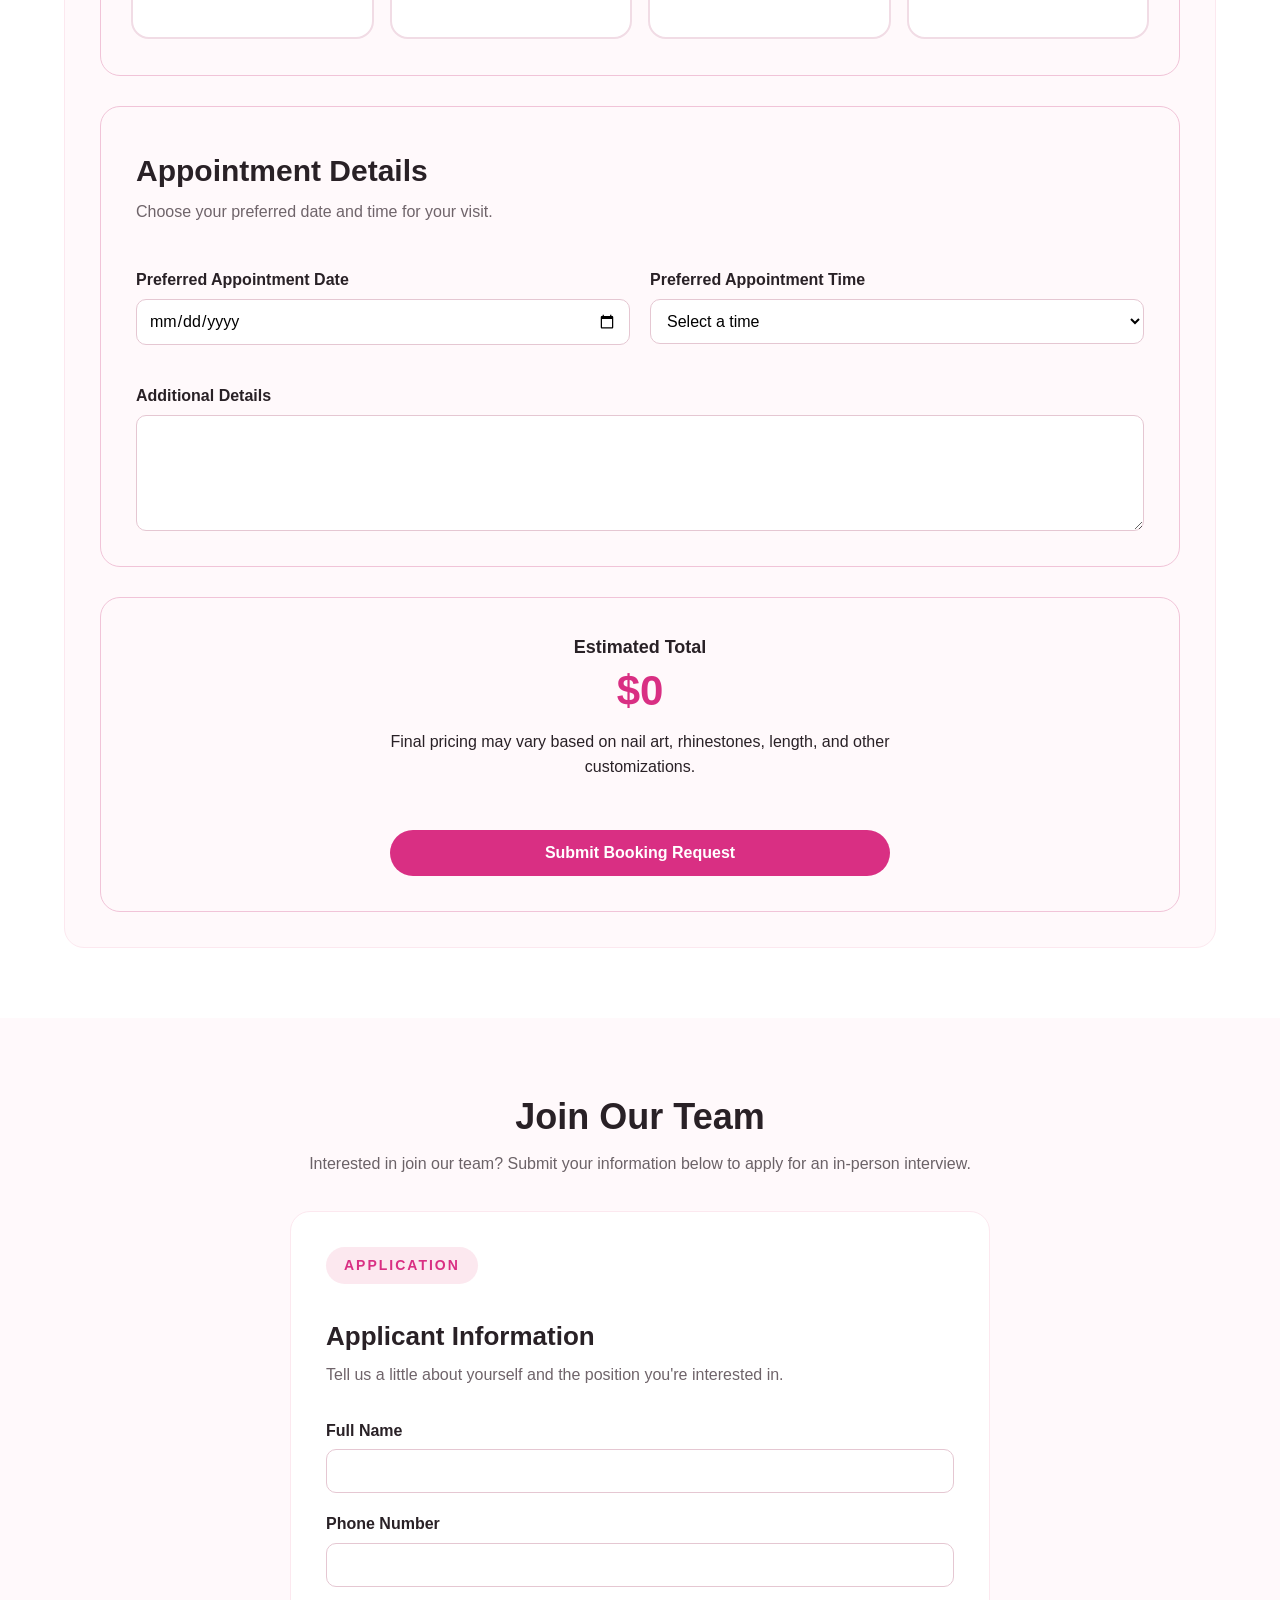
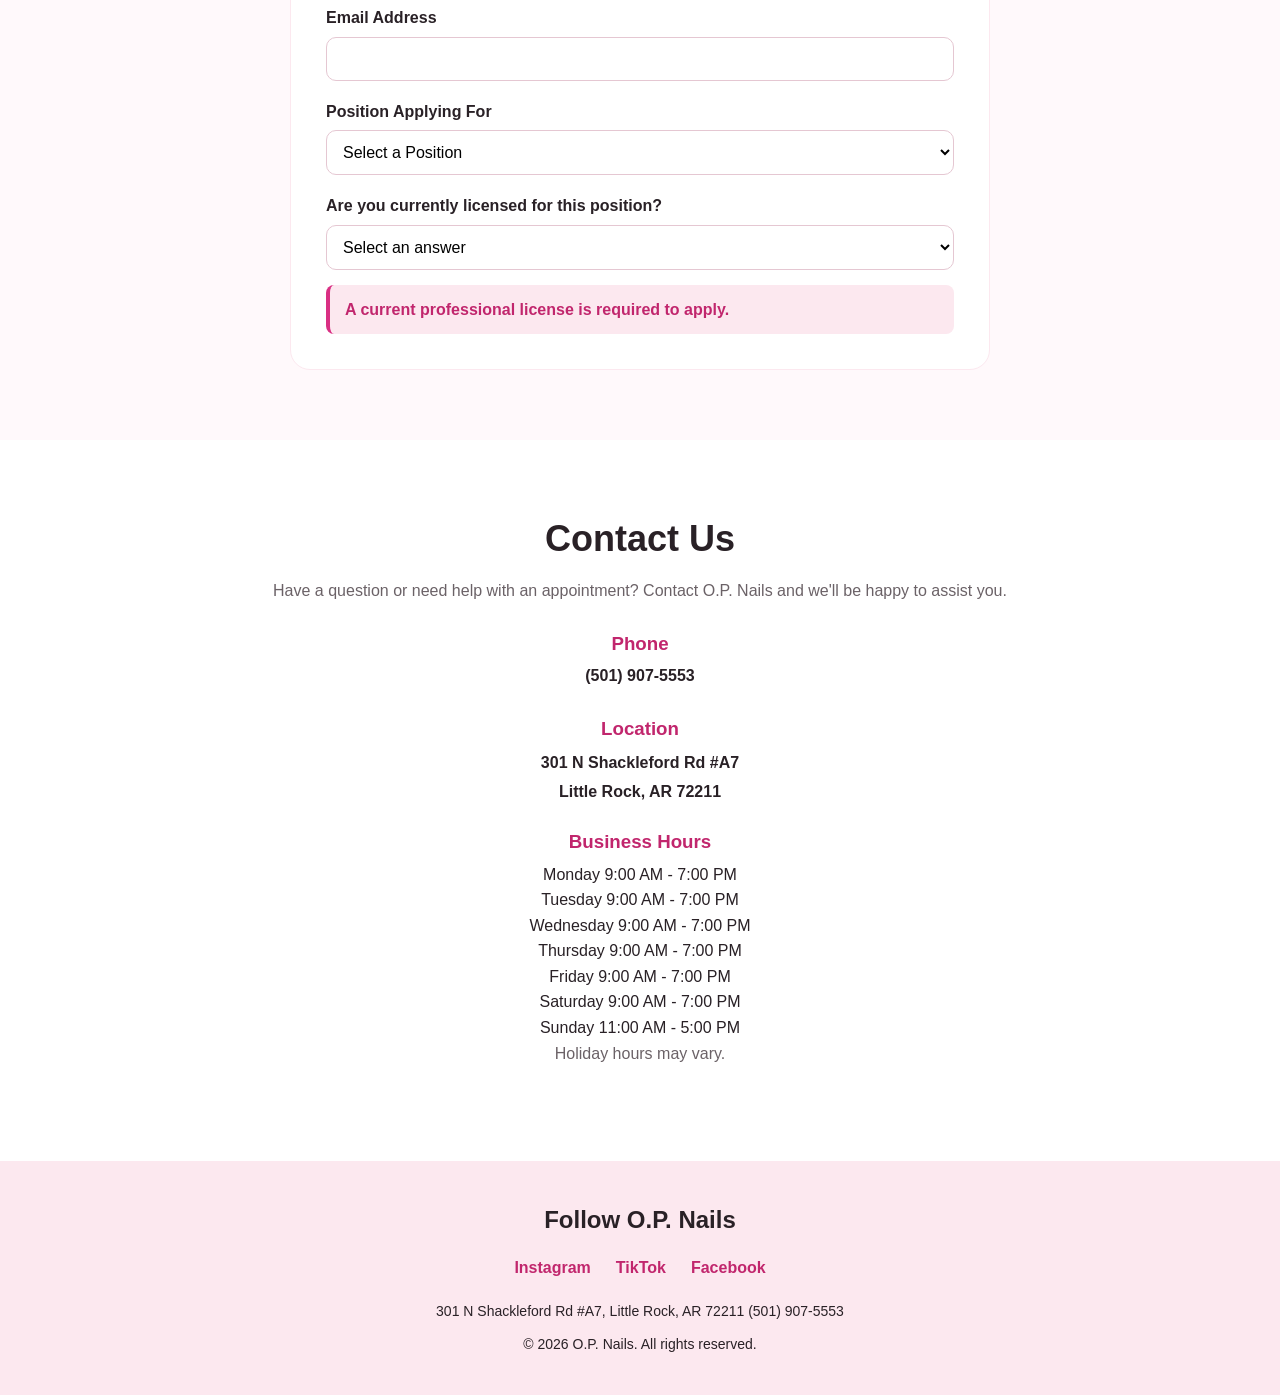
==== commit c12690be: "Final website launch updates" ====
--- a/index.html
+++ b/index.html
@@ -425,11 +425,7 @@
     value="table"
 >
 
-<input
-    type="hidden"
-    name="_captcha"
-    value="false"
->
+<input type="hidden" name="_captcha" value="false">
 
 <input
     type="hidden"
@@ -446,8 +442,6 @@
                     <label for="email">Email Address</label>
                     <input type="email" id="email" name="email">
                     
-                    <fieldset id="service-categories">
-
     <fieldset id="service-categories">
 
     <legend class="service-step">Step 1</legend>
@@ -555,9 +549,12 @@
             </span>
         </label>
 
-    </div>
-
-</fieldset>
+            </div>
+
+<p id="service-category-error" class="form-error" role="alert" tabindex="-1" hidden>            Please select at least one service category.
+        </p>
+
+    </fieldset>
 
 <section id="service-selection">
     <p class="booking-step">Step 2</p>
@@ -779,11 +776,8 @@
     value="table"
 >
 
-<input
-    type="hidden"
-    name="_captcha"
-    value="false"
->
+<input type="hidden" name="_captcha" value="false">
+
 
 <input
     type="hidden"
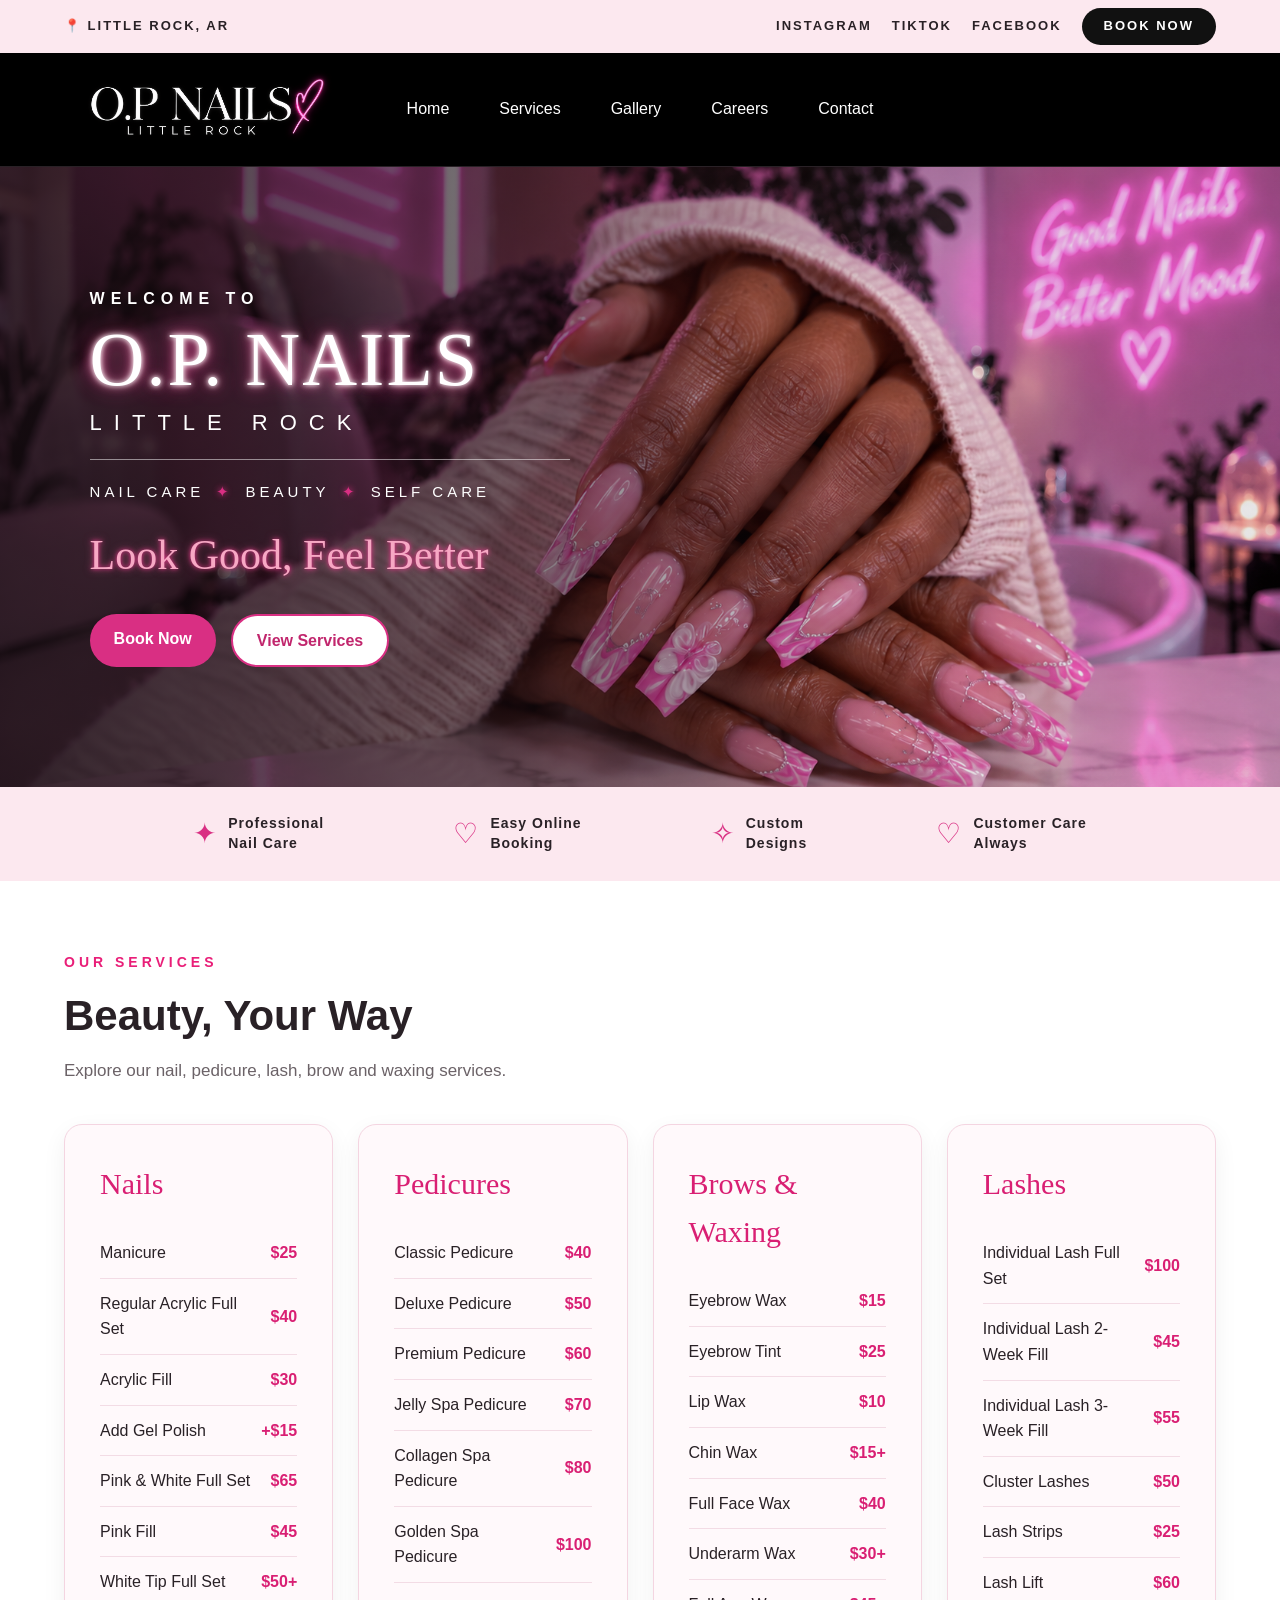
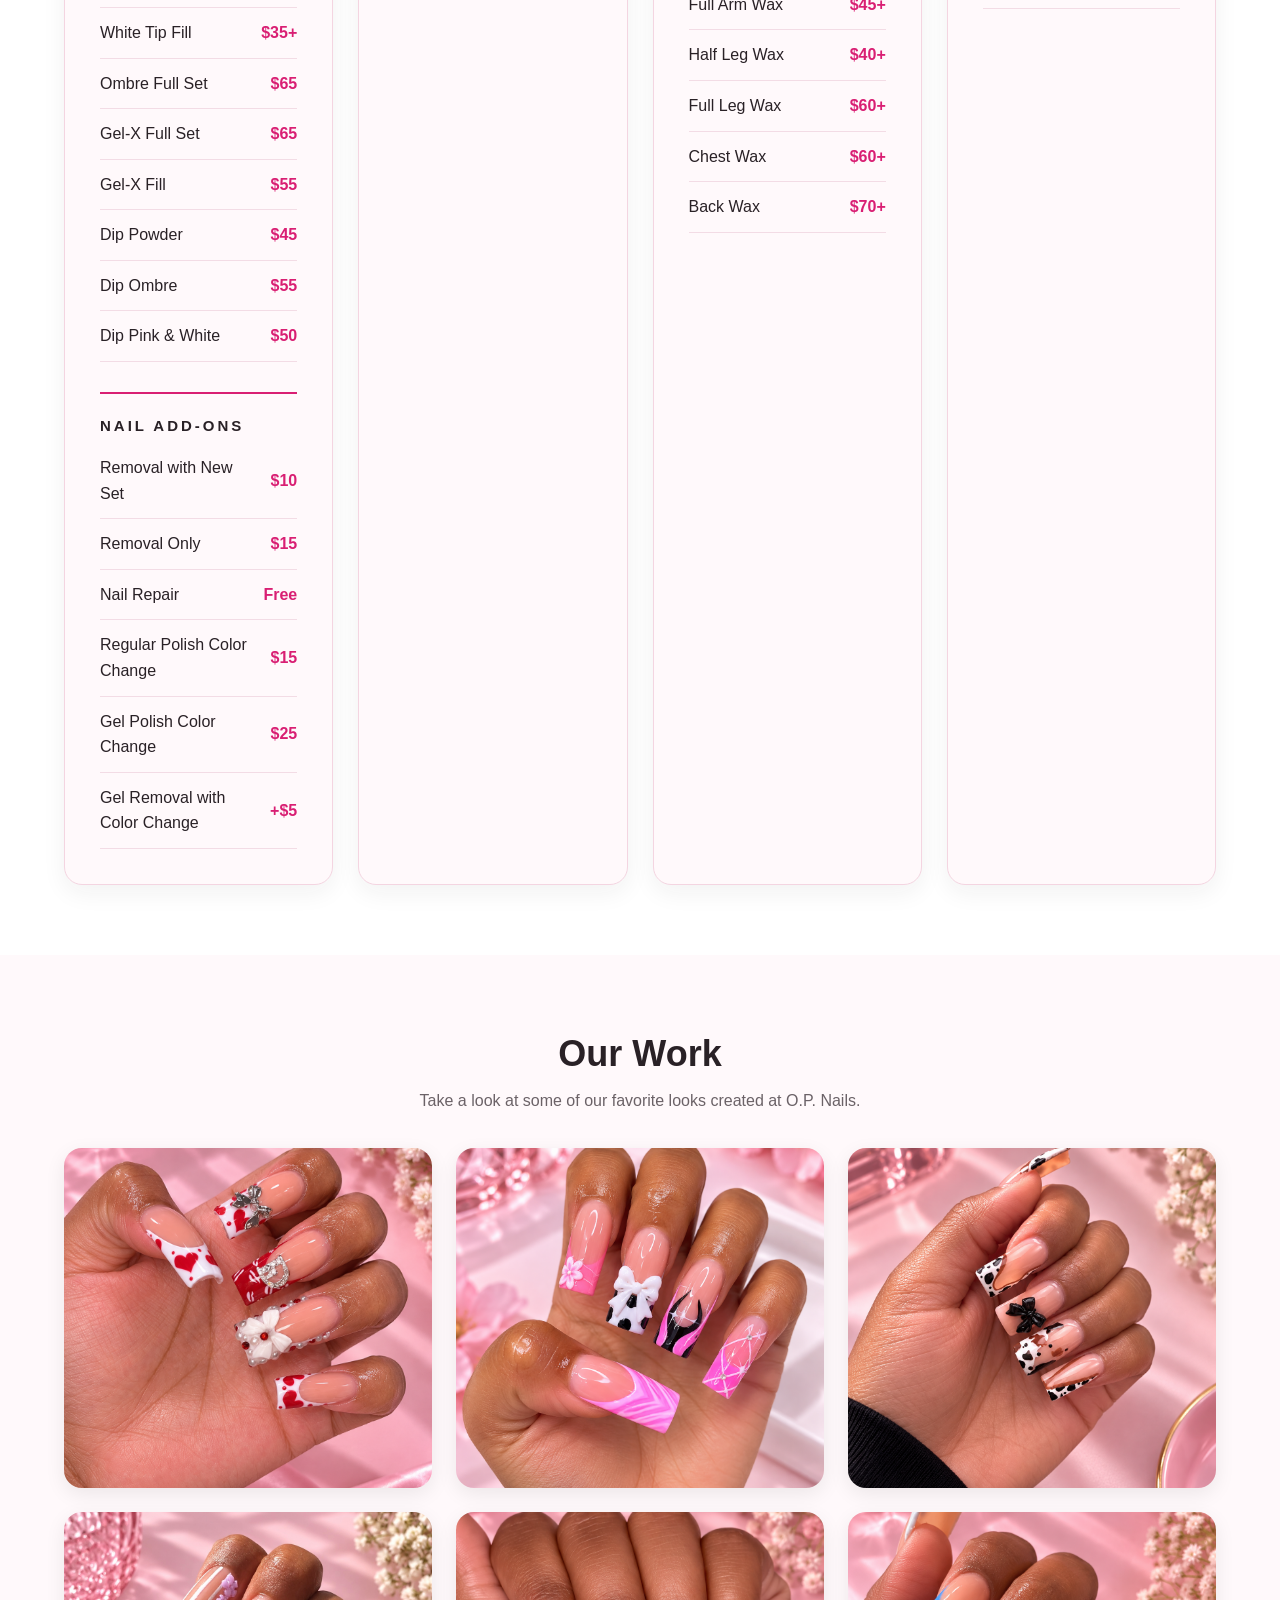
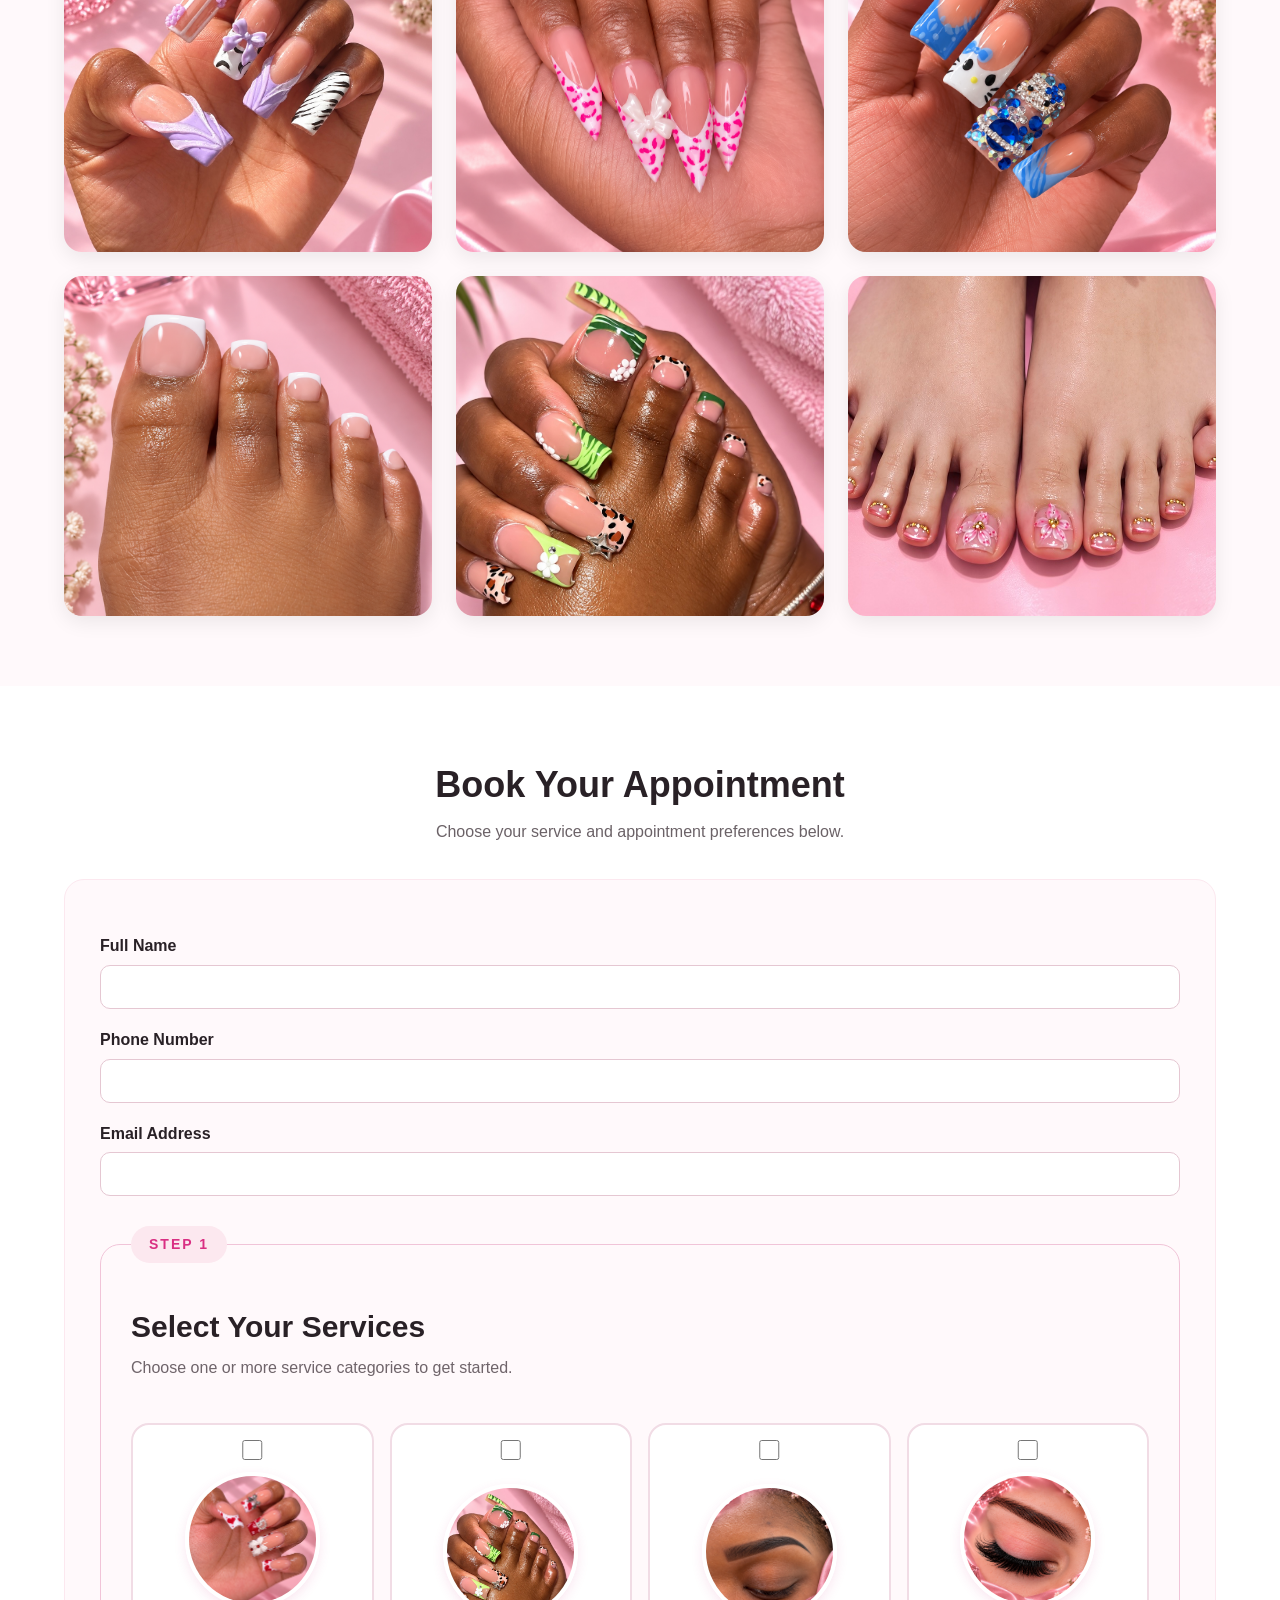
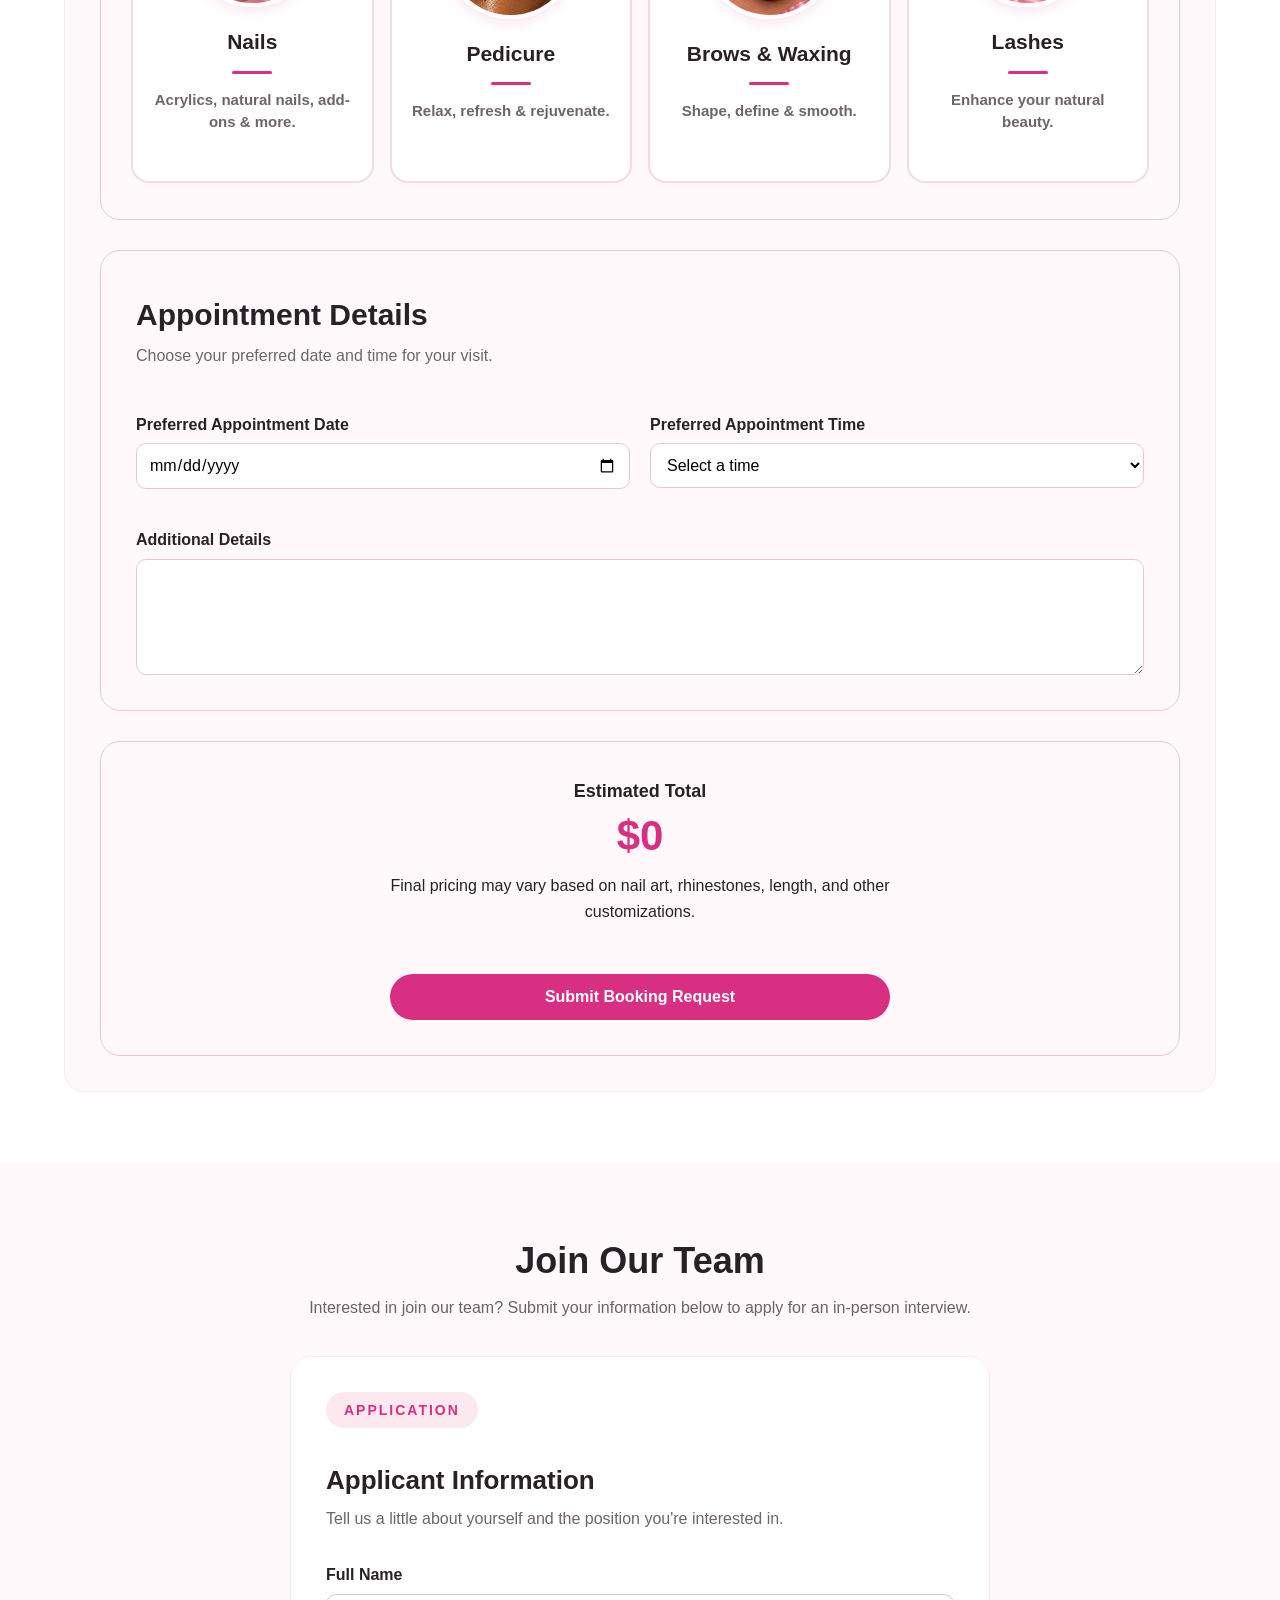
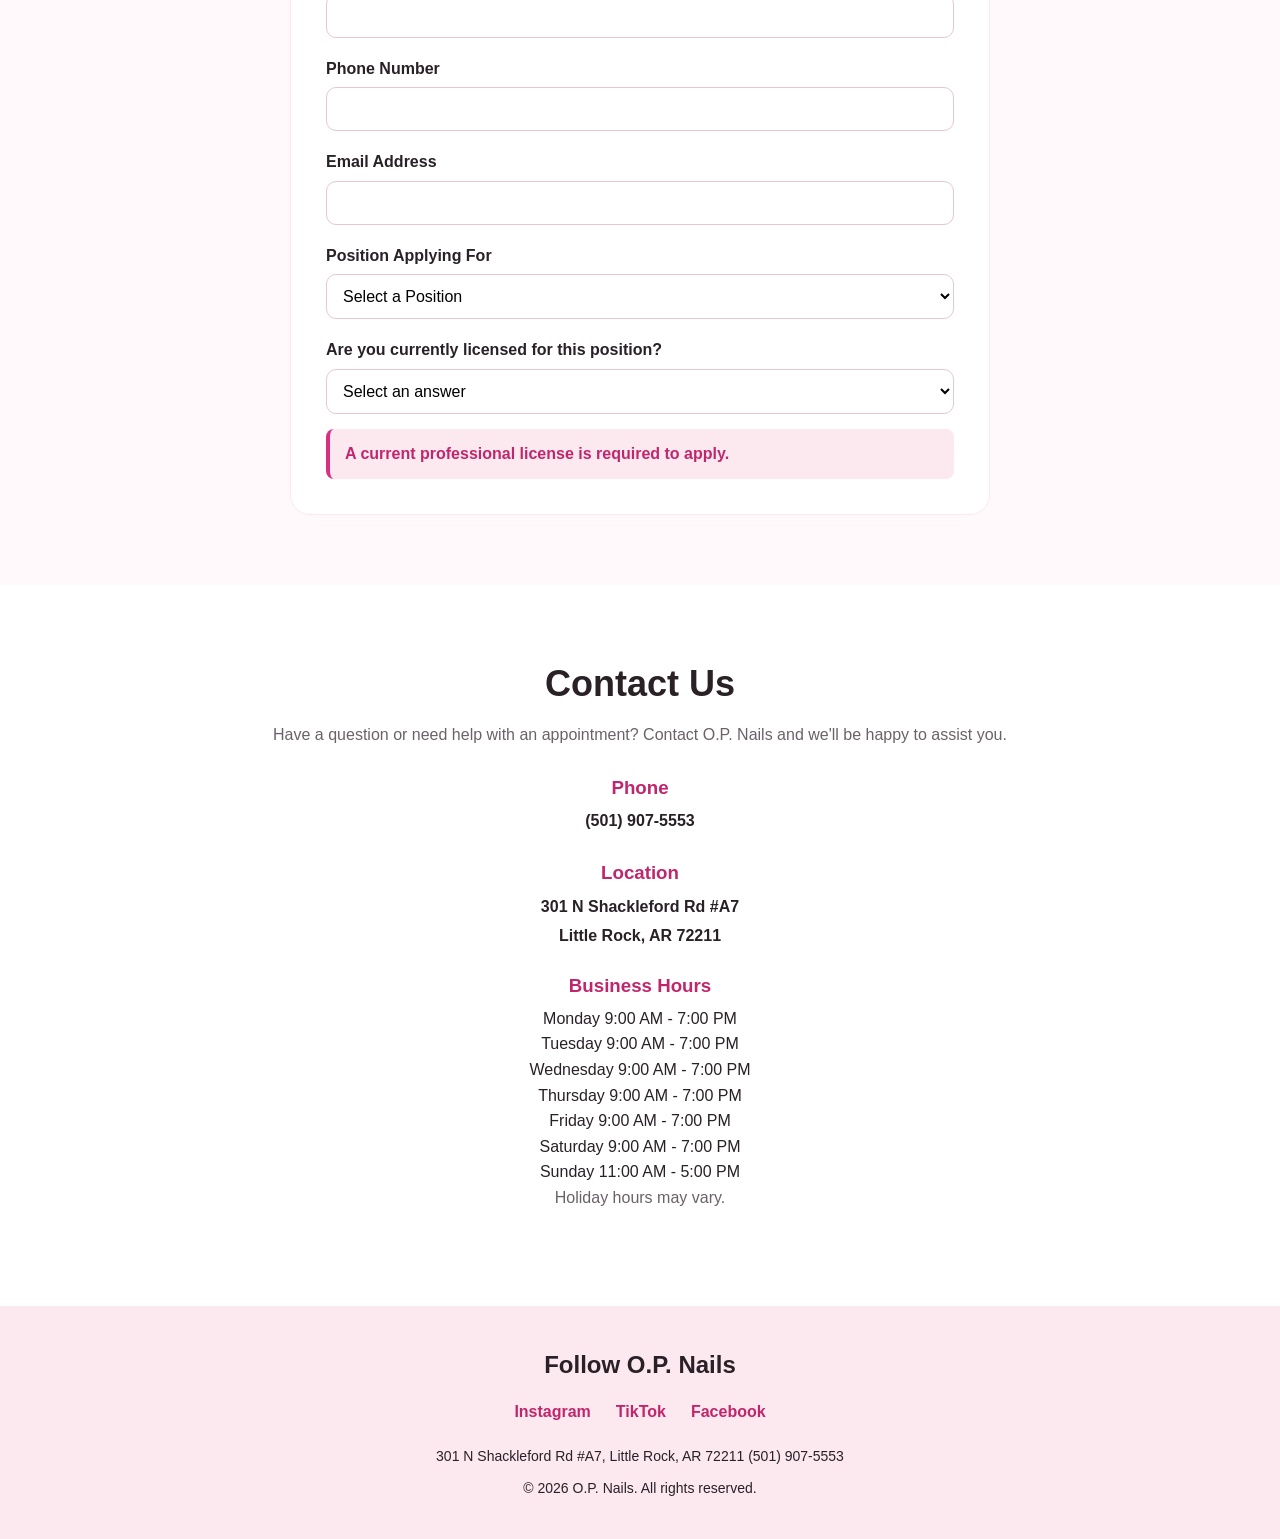
==== commit 9004caa2: "Cleanup" ====
--- a/index.html
+++ b/index.html
@@ -434,13 +434,13 @@
 >
 
                     <label for="full-name">Full Name</label>
-                    <input type="text" id="full-name" name="full-name" required>
+                    <input type="text" id="full-name" name="Customer Name" required>
 
                     <label for="phone">Phone Number</label>
-                    <input type="tel" id="phone" name="phone" required>
+                    <input type="tel" id="phone" name="Phone Number" required>
 
                     <label for="email">Email Address</label>
-                    <input type="email" id="email" name="email">
+                    <input type="email" id="email" name="Email Address">
                     
     <fieldset id="service-categories">
 
@@ -456,7 +456,7 @@
         <label class="service-category-card">
             <input
                 type="checkbox"
-                name="service-category"
+                name="Service Category"
                 value="nails"
             >
 
@@ -481,7 +481,7 @@
         <label class="service-category-card">
             <input
                 type="checkbox"
-                name="service-category"
+                name="Service Category"
                 value="pedicure"
             >
 
@@ -505,7 +505,7 @@
         <label class="service-category-card">
             <input
                 type="checkbox"
-                name="service-category"
+                name="Service Category"
                 value="brows-waxing"
             >
 
@@ -529,7 +529,7 @@
         <label class="service-category-card">
             <input
                 type="checkbox"
-                name="service-category"
+                name="Service Category"
                 value="lashes"
             >
 
@@ -579,7 +579,7 @@
     </div>
 
     <label for="nail-type">Nail Type</label>
-    <select id="nail-type" name="nail-type">
+    <select id="nail-type" name="Nail Type">
         <option value="">Select an option</option>
         <option value="natural">Natural Nails</option>
         <option value="extensions">Nail Extensions / Tips</option>
@@ -587,7 +587,7 @@
 
                     <div id="nail-length-options">
                     <label for="nail-length">Nail Length</label>
-                    <select id="nail-length" name="nail-length">
+                    <select id="nail-length" name="Nail Length">
                         <option value="">Select a length</option>
                         <option value="short" data-price="0">Short - Included</option>
                         <option value="medium" data-price="5">Medium - +$5</option>
@@ -599,7 +599,7 @@
                     </div>
 
                     <label for="nail-shape">Nail Shape</label>
-                    <select id="nail-shape" name="nail-shape">
+                    <select id="nail-shape" name="Nail Shape">
                         <option value="">Select a shape</option>
 <option value="square" data-price="0">Square - Included</option>
 <option value="round" data-price="5">Round - +$5</option>
@@ -617,7 +617,7 @@
     <label>
         <input
             type="checkbox"
-            name="nail-addons"
+            name="Nail Add-Ons"
             value="french-tips"
             data-price="10"
         >
@@ -627,7 +627,7 @@
     <label>
         <input
             type="checkbox"
-            name="nail-addons"
+            name="Nail Add-Ons"
             value="chrome"
             data-price="20"
         >
@@ -637,7 +637,7 @@
     <label>
         <input
             type="checkbox"
-            name="nail-addons"
+            name="Nail Add-Ons"
             value="cat-eye"
             data-price="10"
         >
@@ -647,7 +647,7 @@
     <label>
         <input
             type="checkbox"
-            name="nail-addons"
+            name="Nail Add-Ons"
             value="rhinestones"
             data-price="10"
         >
@@ -665,7 +665,7 @@
 <input
     type="file"
     id="inspiration-photo"
-    name="inspiration-photo"
+    name="Nail Inspiration Photo"
     accept="image/*"
 >
 
@@ -691,7 +691,7 @@
             <input
                 type="date"
                 id="appointment-date"
-                name="appointment-date"
+                name="Appointment Date"
                 required
             >
         </div>
@@ -703,7 +703,7 @@
 
             <select
                 id="appointment-time"
-                name="appointment-time"
+                name="Appointment Time"
                 required
             >
                 <option value="">Select a time</option>
@@ -719,7 +719,7 @@
 
         <textarea
             id="appointment-notes"
-            name="appointment-notes"
+            name="Appointment Notes"
             rows="5"
         ></textarea>
     </div>
@@ -796,17 +796,17 @@
 </div>
 
                         <label for="applicant-name">Full Name</label>
-                        <input type="text" id="applicant-name" name="applicant-name" required>
+                        <input type="text" id="applicant-name" name="Applicant Name" required>
 
                         <label for="applicant-phone">Phone Number</label>
-                        <input type="tel" id="applicant-phone" name="applicant-phone" required>
+                        <input type="tel" id="applicant-phone" name="Applicant Phone" required>
 
                         <label for="applicant-email">Email Address</label>
-                        <input type="email" id="applicant-email" name="applicant-email" required>
+                        <input type="email" id="applicant-email" name="Applicant Email" required>
 
                         <label for="position">Position Applying For</label>
 
-                        <select id="position" name="position" required>
+                        <select id="position" name="Position Applying For" required>
                             <option value="">Select a Position</option>
                             <option value="nail-technician">Nail Technician</option>
                             <option value="lash-technician">Lash Technician</option>
@@ -815,7 +815,7 @@
 
                         <label for="licensed">Are you currently licensed for this position?</label>
 
-                        <select id="licensed" name="licensed" required>
+                        <select id="licensed" name="Currently Licensed" required>
                             <option value="">Select an answer</option>
                             <option value="yes">Yes</option>
                             <option value="no">No</option>
@@ -834,11 +834,11 @@
     </div>
 
     <label for="license-number">License Number</label>
-                        <input type="text" id="license-number" name="license-number" required>
+                        <input type="text" id="license-number" name="License Number" required>
 
                         <label for="experience">Years of Experience</label>
 
-                        <select id="experience" name="experience" required>
+                        <select id="experience" name="Years of Experience" required>
                             <option value="">Select your experience</option>
                             <option value="less-than-1">Less than 1 year</option>
                             <option value="1-2">1-2 years</option>
@@ -850,7 +850,7 @@
                         
                         <textarea
                             id="avaliability"
-                            name="avaliability"
+                            name="Availability"
                             rows="4"
                             required
                         ></textarea>
@@ -858,7 +858,7 @@
                         <label for="applicant-details">Tell Us About Your Experience</label>
                         <textarea
                             id="applicant-details"
-                            name="applicant-details"
+                            name="Additional Details"
                             rows="5"
                             required
                         ></textarea>
--- a/css/style.css
+++ b/css/style.css
@@ -310,9 +310,9 @@
     white-space: nowrap;
 }
 
-.service-grid {
+.services-grid {
     display: grid;
-    grid-template-columns: repeat(2, 1fr);
+    grid-template-columns: repeat(4, 1fr);
     gap: 25px;
 }
 
@@ -1120,14 +1120,18 @@
     display: none;
 }
 
-.services-grid {
+.service-grid {
     grid-template-columns: 1fr;
 }
 
-    header nav {
+header nav {
     position: relative;
+    display: flex;
     flex-direction: row;
     flex-wrap: wrap;
+    align-items: center;
+    justify-content: space-between;
+    width: 100%;
 }
 
 .menu-toggle {
@@ -1170,10 +1174,21 @@
         font-size: 28px;
     }
 
-    #home > p:first-of-type {
-        font-size: 14px;
-        letter-spacing: 2px;
-    }
+    .hero-content {
+    width: 100%;
+    max-width: 100%;
+}
+
+.hero-location {
+    width: 100%;
+    max-width: 100%;
+}
+
+    .hero-tagline {
+    font-size: 12px;
+    letter-spacing: 2px;
+    white-space: nowrap;
+}
 
     .hero-buttons {
         flex-direction: column;
@@ -1274,4 +1289,15 @@
     text-align: center;
 }
 
-}
+.feature-bar {
+    display: grid;
+    grid-template-columns: repeat(2, 1fr);
+    gap: 20px;
+    padding: 25px 5%;
+}
+
+.feature-item {
+    justify-content: center;
+}
+
+}
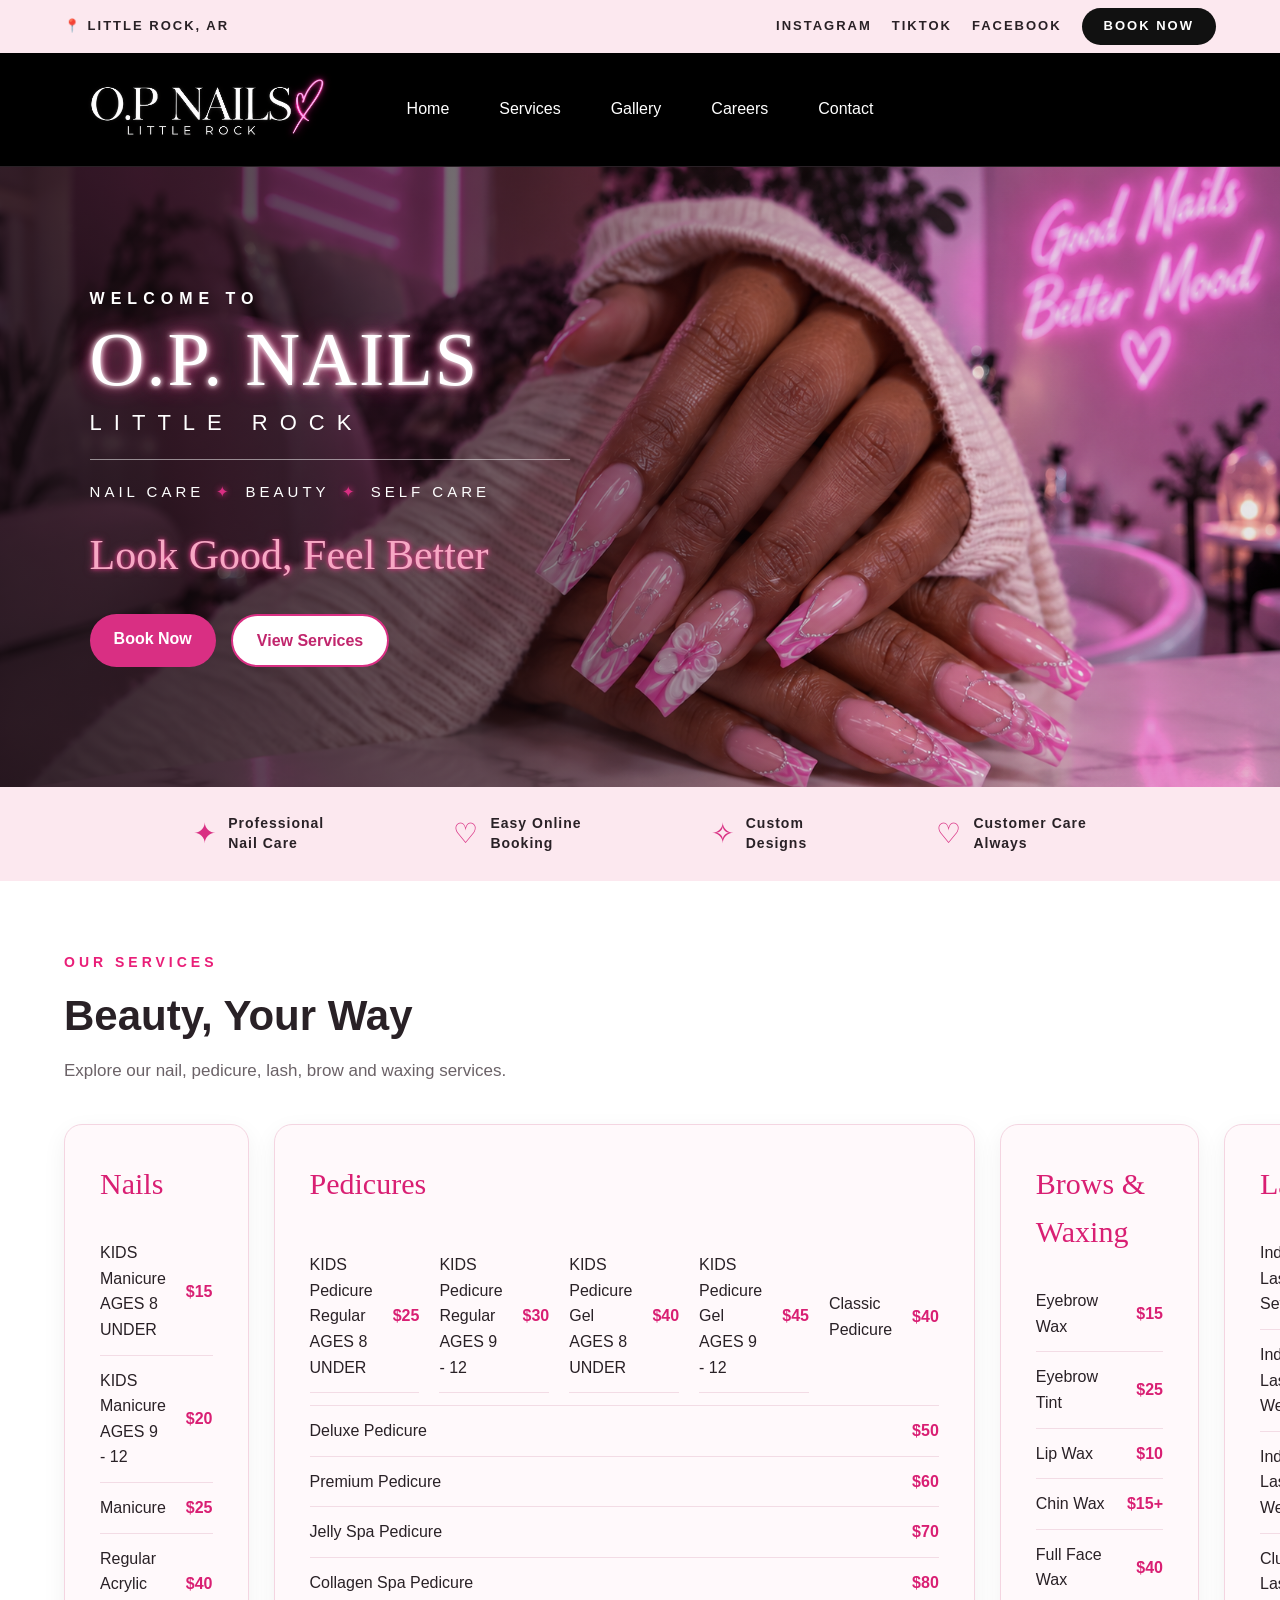
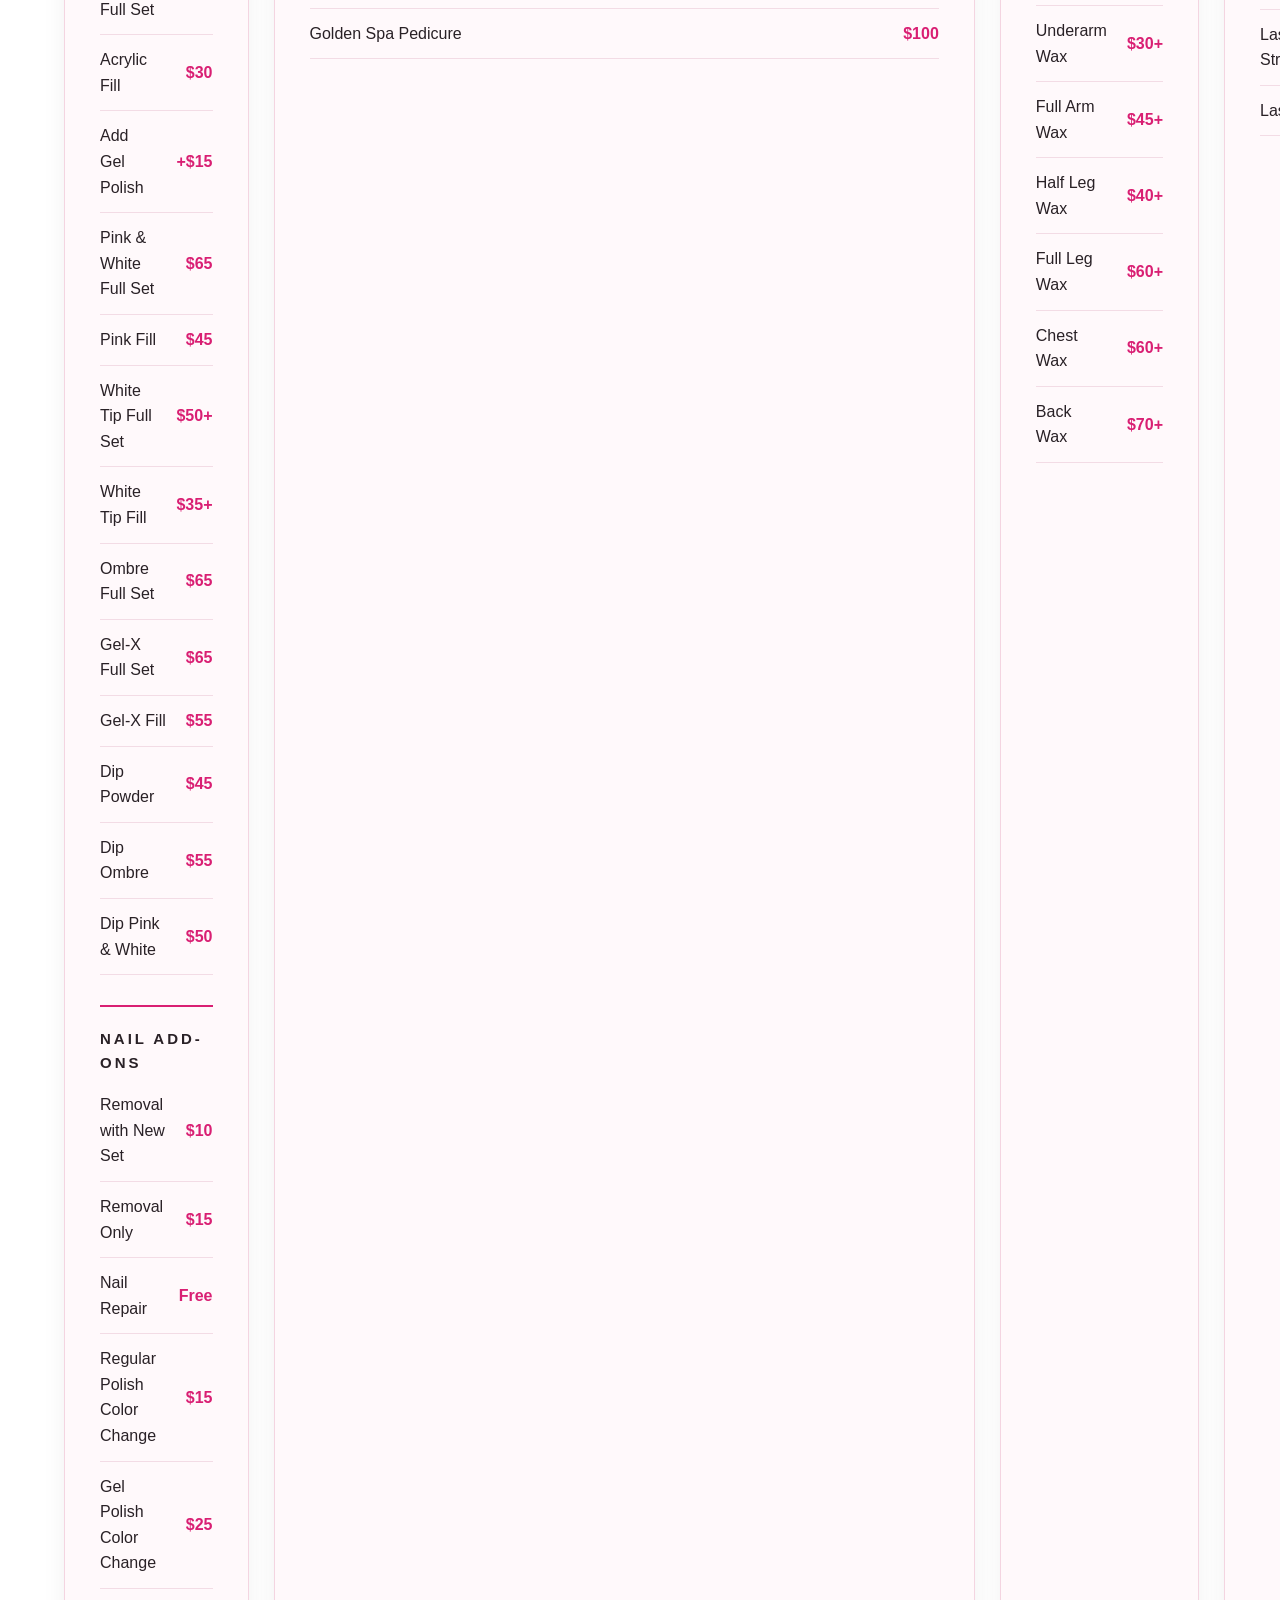
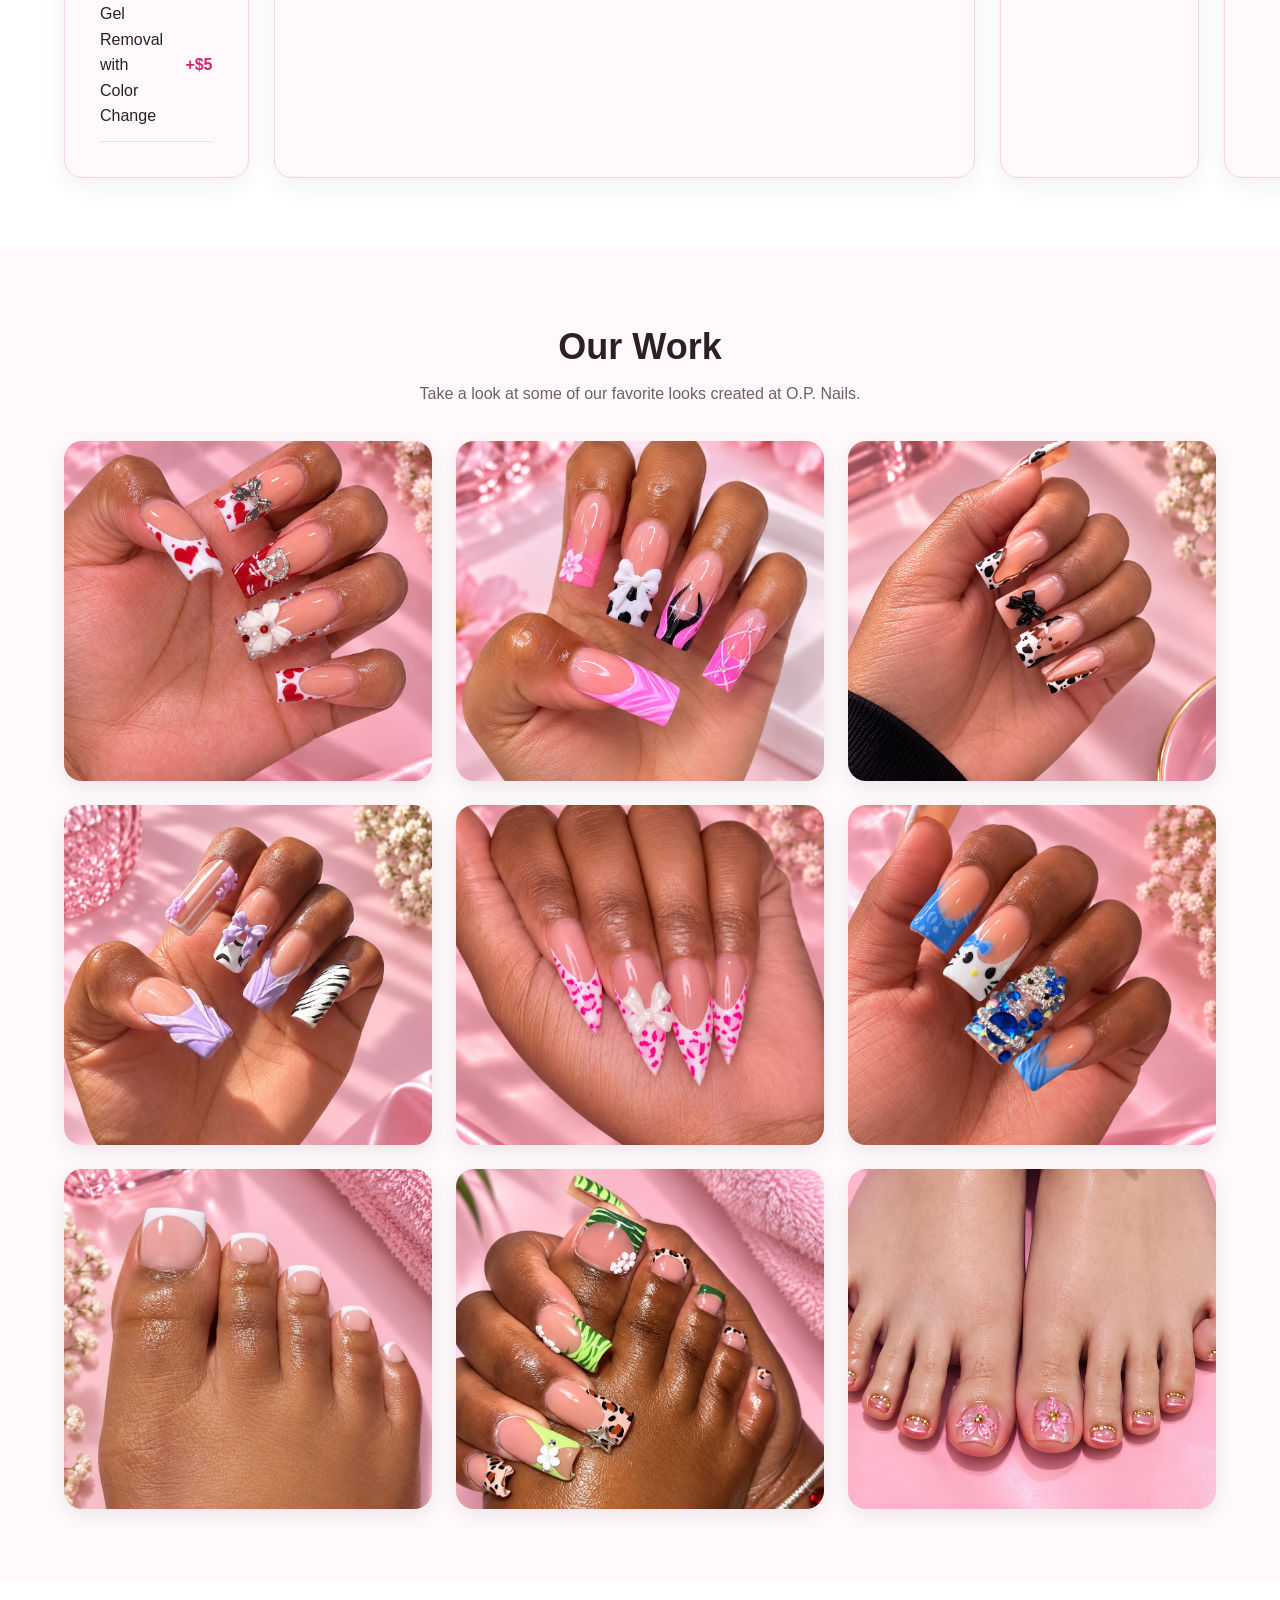
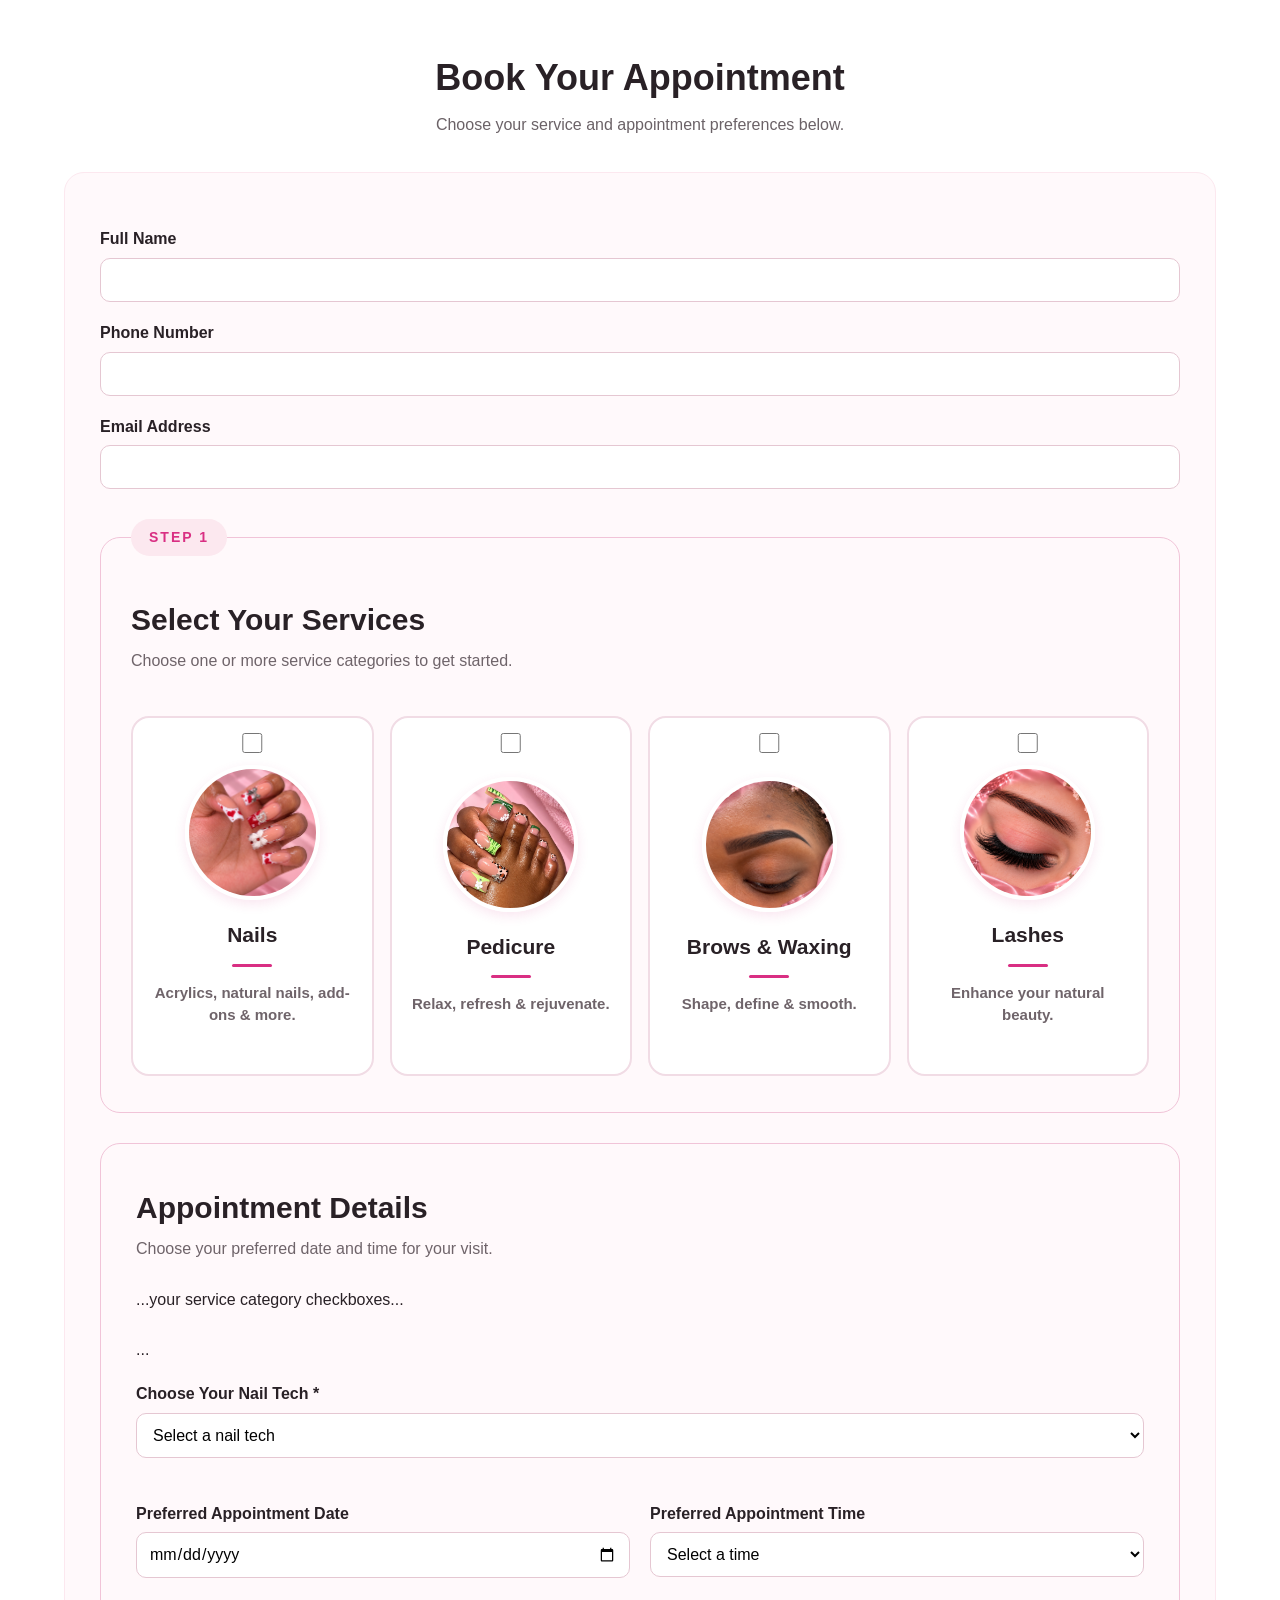
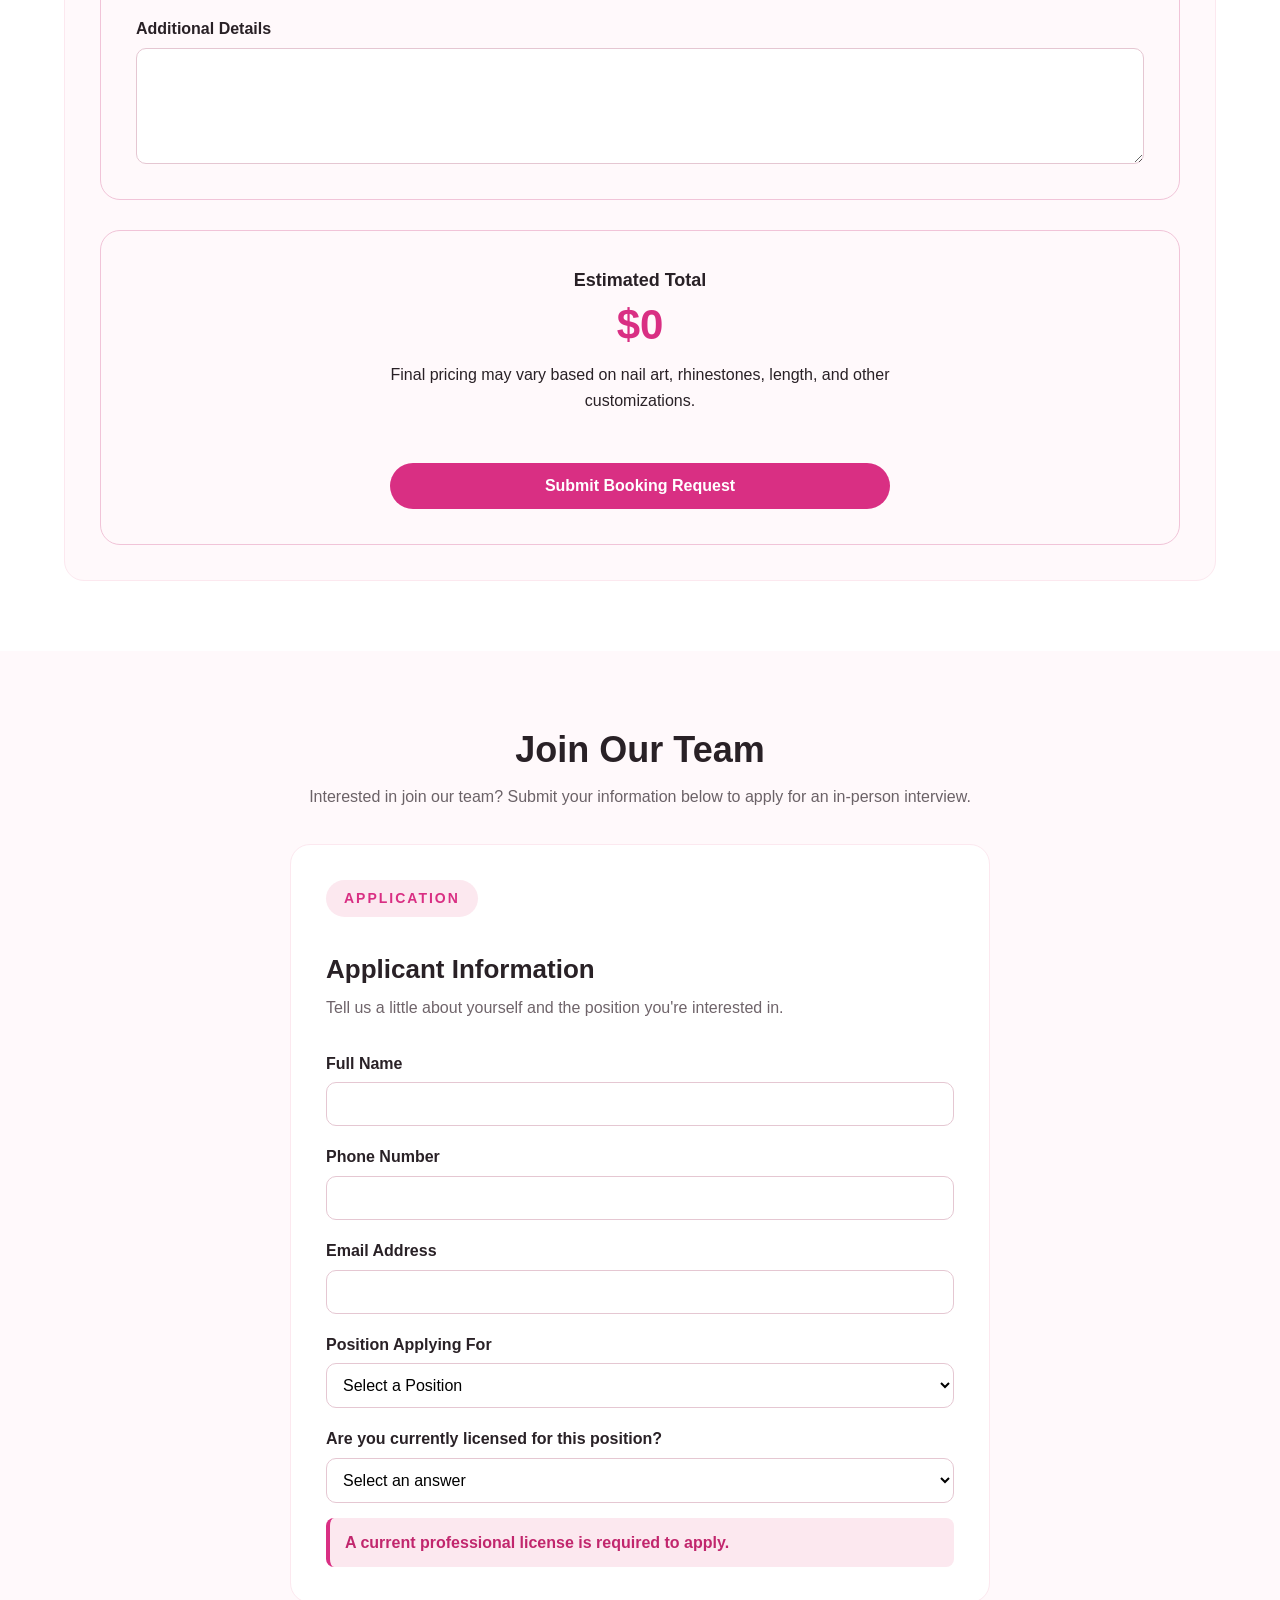
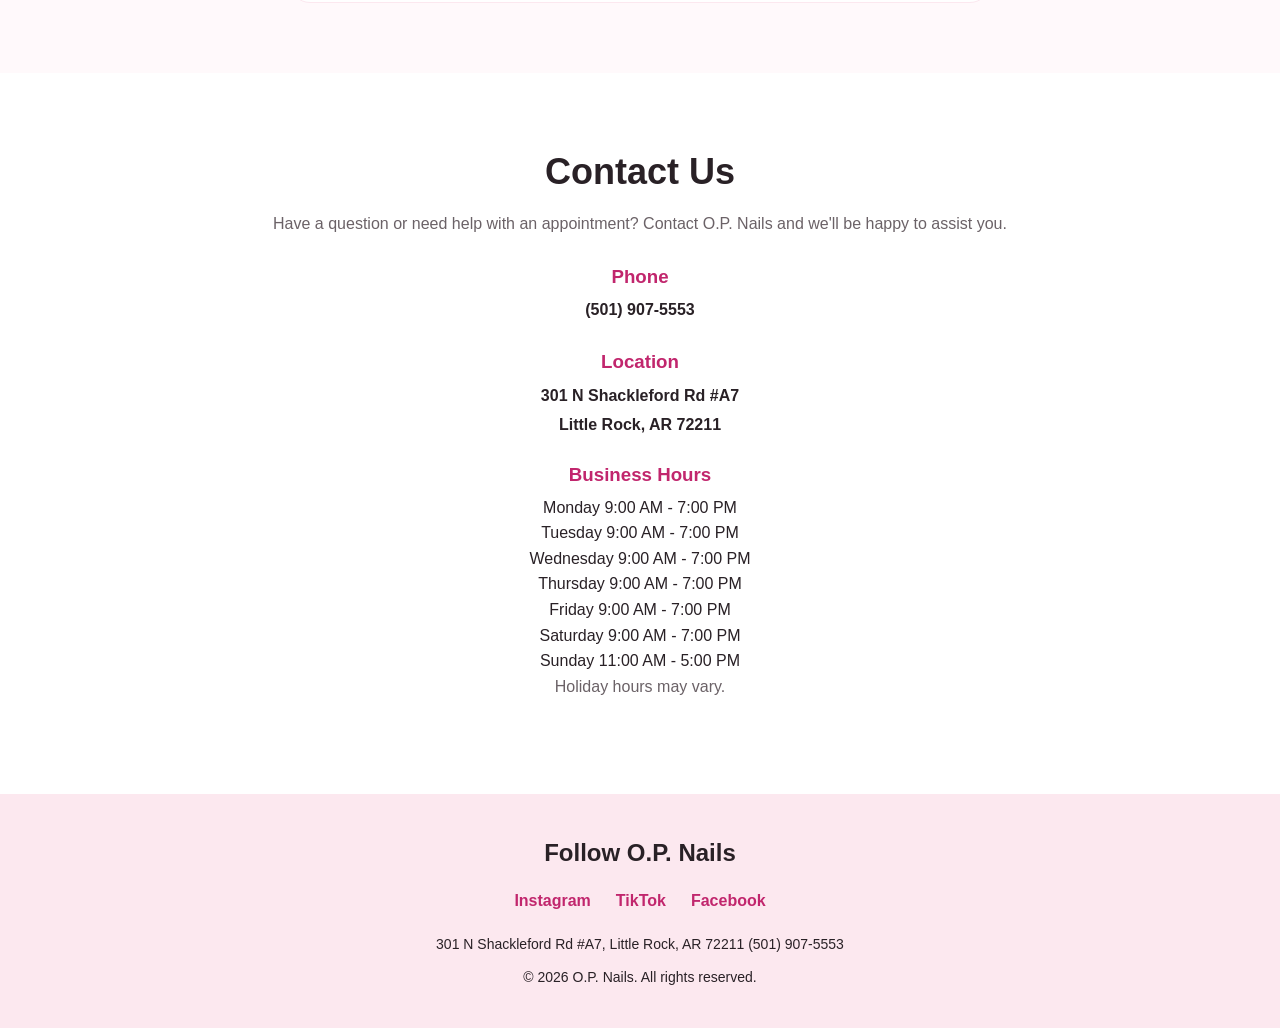
==== commit 69b6c880: "YEAH" ====
--- a/index.html
+++ b/index.html
@@ -121,6 +121,17 @@
 
                 <div class="service-card">
                     <h3>Nails</h3>
+
+<div class="service-row">
+    <span>KIDS Manicure AGES 8 UNDER</span>
+    <span>$15</span>
+</div>
+
+<div class="service-row">
+    <span>KIDS Manicure AGES 9 - 12</span>
+    <span>$20</span>
+</div>
+
 <div class="service-row">
     <span>Manicure</span>
     <span>$25</span>
@@ -224,6 +235,26 @@
                 <div class="service-card">
                     <h3>Pedicures</h3>
                     <div class="service-row">
+    <div class="service-row">
+    <span>KIDS Pedicure Regular AGES 8 UNDER</span>
+    <span>$25</span>
+</div>
+
+<div class="service-row">
+    <span>KIDS Pedicure Regular AGES 9 - 12</span>
+    <span>$30</span>
+</div>
+
+<div class="service-row">
+    <span>KIDS Pedicure Gel AGES 8 UNDER</span>
+    <span>$40</span>
+</div>
+
+<div class="service-row">
+    <span>KIDS Pedicure Gel AGES 9 - 12</span>
+    <span>$45</span>
+</div>
+
     <span>Classic Pedicure</span>
     <span>$40</span>
 </div>
@@ -408,30 +439,33 @@
                 <p>Choose your service and appointment preferences below.</p>
 <form
     id="booking-form"
-    action="https://formsubmit.co/opnailslr@gmail.com"
+    action="https://script.google.com/macros/s/AKfycbxee1f2gDPeLIbuKA1-EtaQ0R6MeSsBExArh3Ze8djThx7qh3w8JaLUJbjQ6nuvHvoEiw/exec"
     method="POST"
-    enctype="multipart/form-data"
 >
+    <input type="hidden" id="services-data" name="services">
+    <input type="hidden" id="nail-addons-data" name="nailAddons">
+    <input type="hidden" id="photo-base64" name="photoBase64">
+    <input type="hidden" id="photo-name" name="photoName">
+    <input type="hidden" id="photo-type" name="photoType">
+
+    <input type="hidden" id="customer-name-data" name="customerName">
+    <input type="hidden" id="phone-data" name="phone">
+    <input type="hidden" id="email-data" name="email">
+
+    <input type="hidden" id="nail-type-data" name="nailType">
+    <input type="hidden" id="nail-length-data" name="nailLength">
+    <input type="hidden" id="nail-shape-data" name="nailShape">
 
     <input
     type="hidden"
-    name="_subject"
-    value="New O.P. Nails Booking Request"
+    id="nail-tech-data"
+    name="nailTech"
 >
 
-<input
-    type="hidden"
-    name="_template"
-    value="table"
->
-
-<input type="hidden" name="_captcha" value="false">
-
-<input
-    type="hidden"
-    name="_next"
-    value="https://zariidigitalempress.github.io/op-nails-website/thank-you.html"
->
+    <input type="hidden" id="date-data" name="date">
+    <input type="hidden" id="time-data" name="time">
+    <input type="hidden" id="details-data" name="details">
+    <input type="hidden" id="estimated-total-data" name="estimatedTotal">
 
                     <label for="full-name">Full Name</label>
                     <input type="text" id="full-name" name="Customer Name" required>
@@ -681,6 +715,30 @@
         <p>Choose your preferred date and time for your visit.</p>
     </div>
 
+    <!-- Service Category -->
+...your service category checkboxes...
+
+<!-- Specific Services -->
+<div id="specific-services">
+    ...
+</div>
+
+<!-- ADD NAIL TECH RIGHT HERE -->
+<div class="form-group">
+    <label for="nail-tech">Choose Your Nail Tech *</label>
+
+    <select id="nail-tech" name="Nail Tech" required>
+        <option value="">Select a nail tech</option>
+        <option value="Nicole">Nicole</option>
+        <option value="Mark">Mark</option>
+        <option value="Hue">Hue</option>
+        <option value="Quan">Quan</option>
+        <option value="No Preference">No Preference / First Available</option>
+    </select>
+</div>
+
+<!-- then your nail options / appointment date & time -->
+
     <div class="appointment-date-time">
 
         <div class="appointment-field">
--- a/css/style.css
+++ b/css/style.css
@@ -1120,7 +1120,7 @@
     display: none;
 }
 
-.service-grid {
+.services-grid {
     grid-template-columns: 1fr;
 }
 
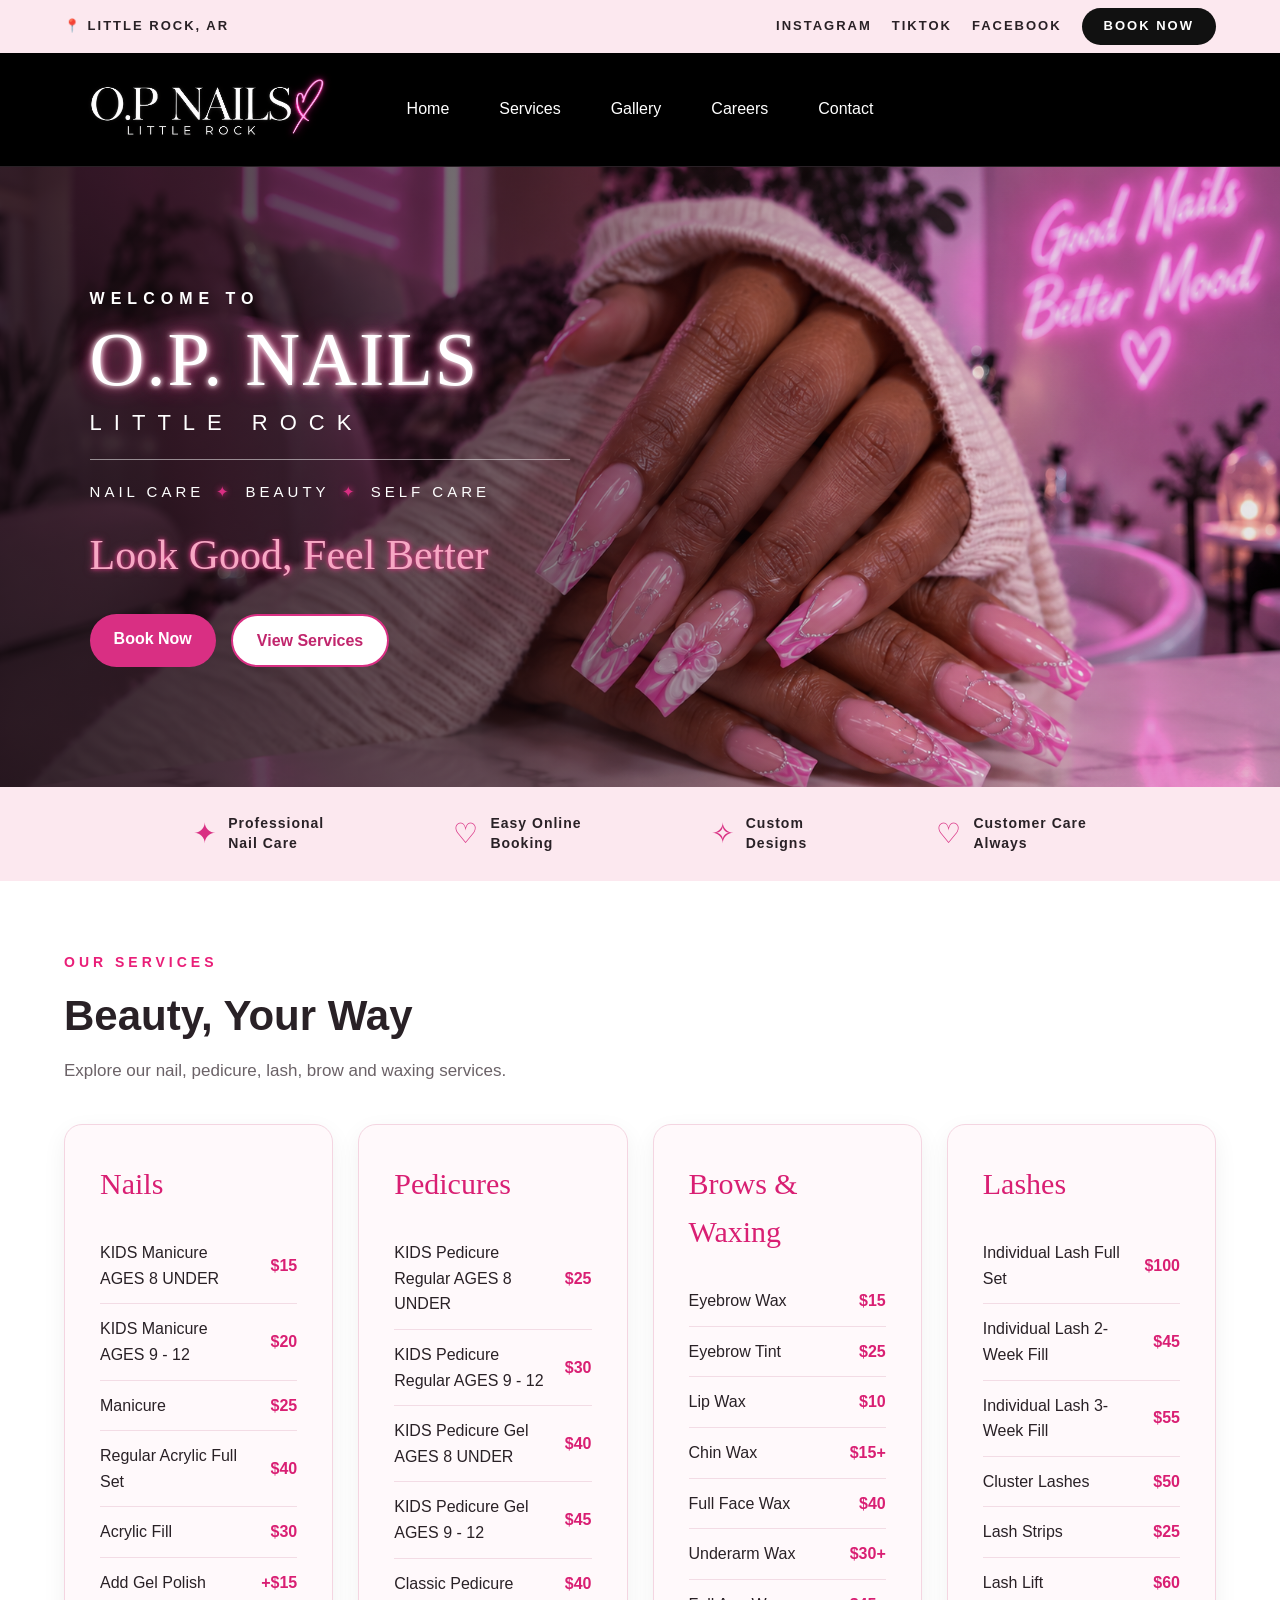
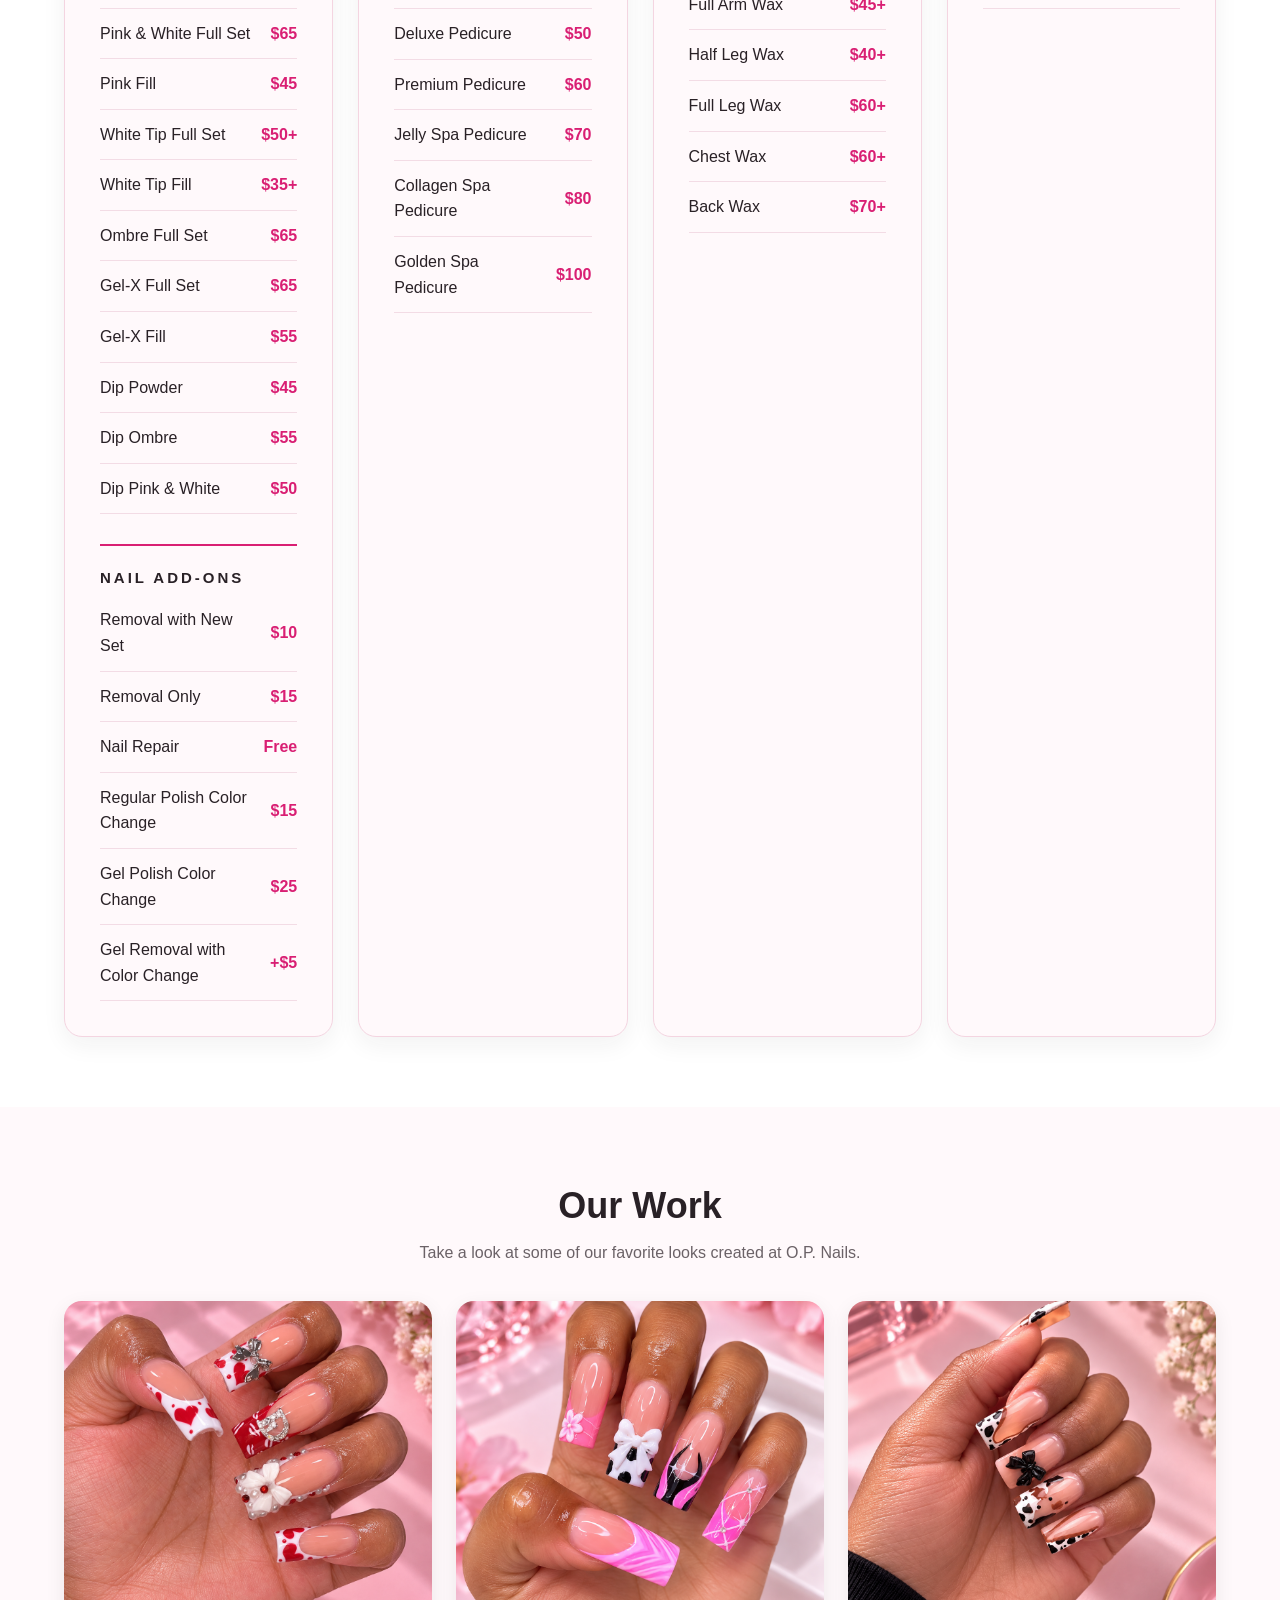
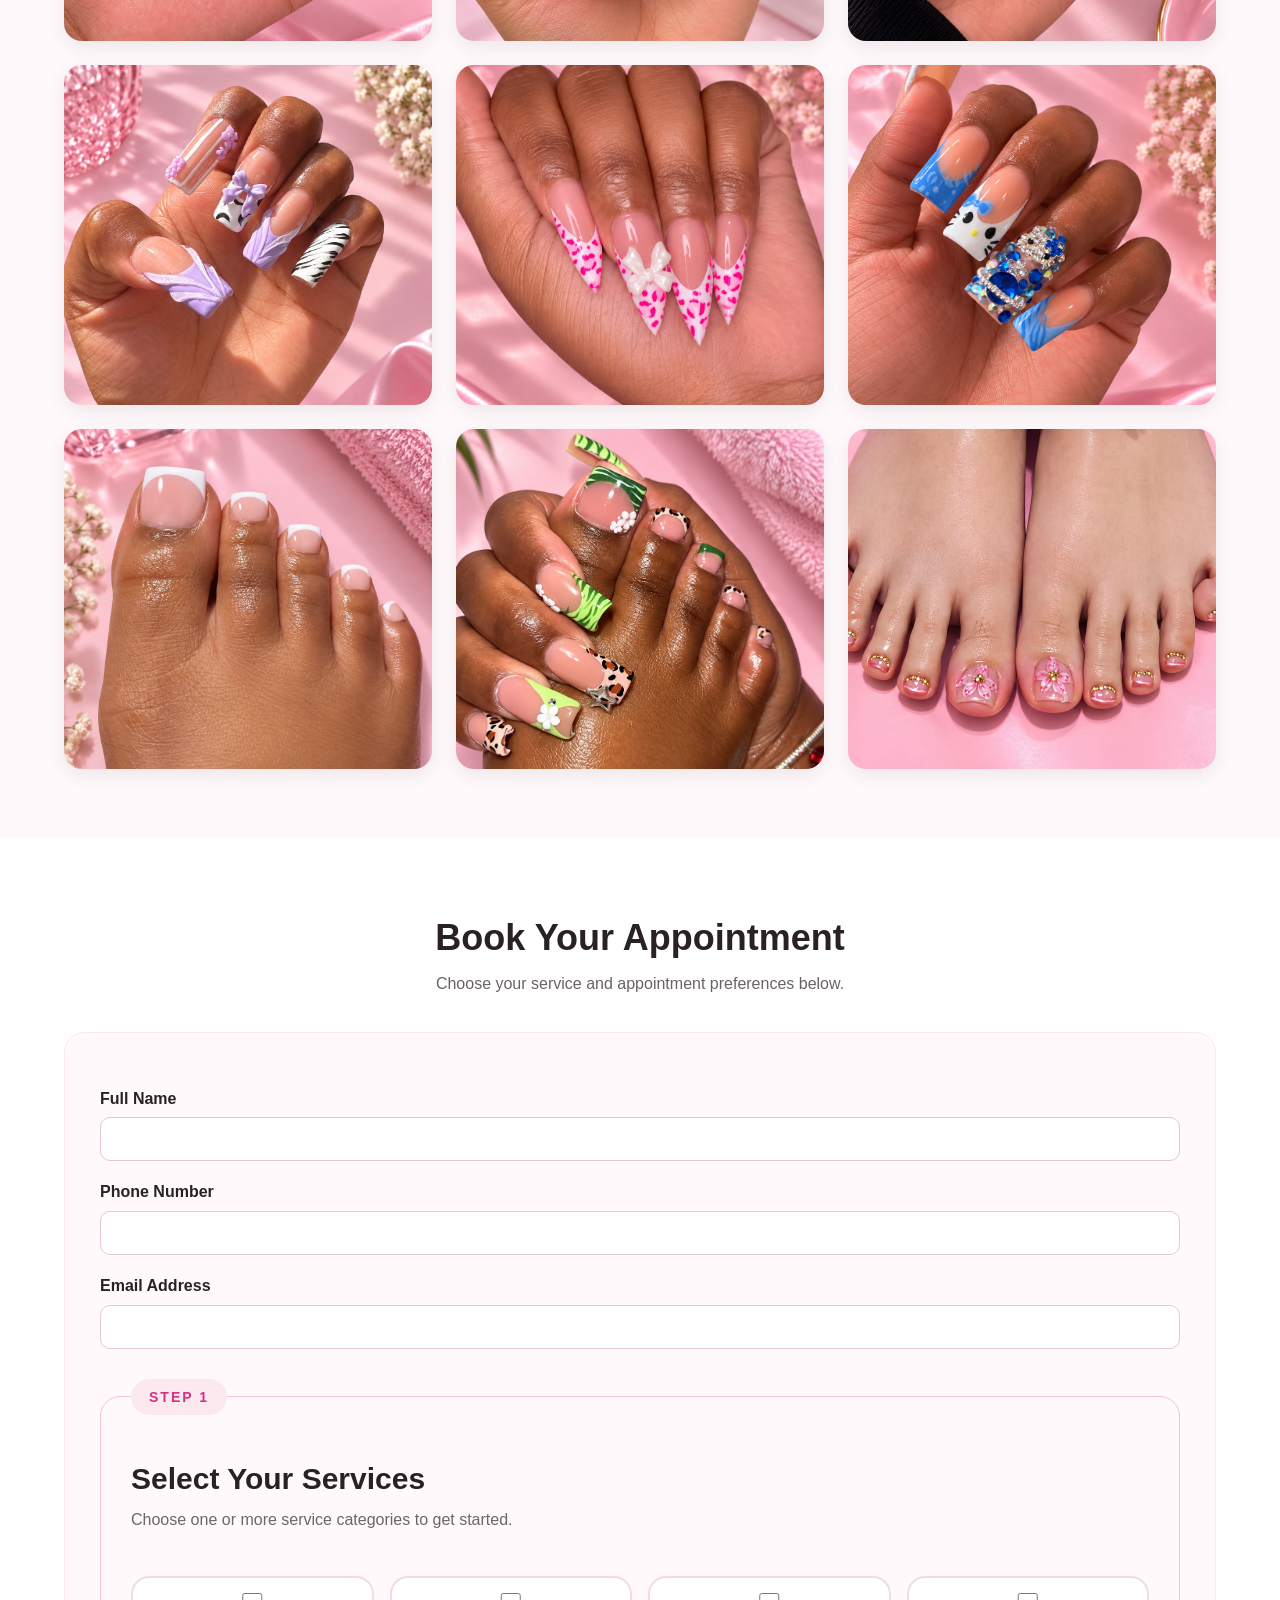
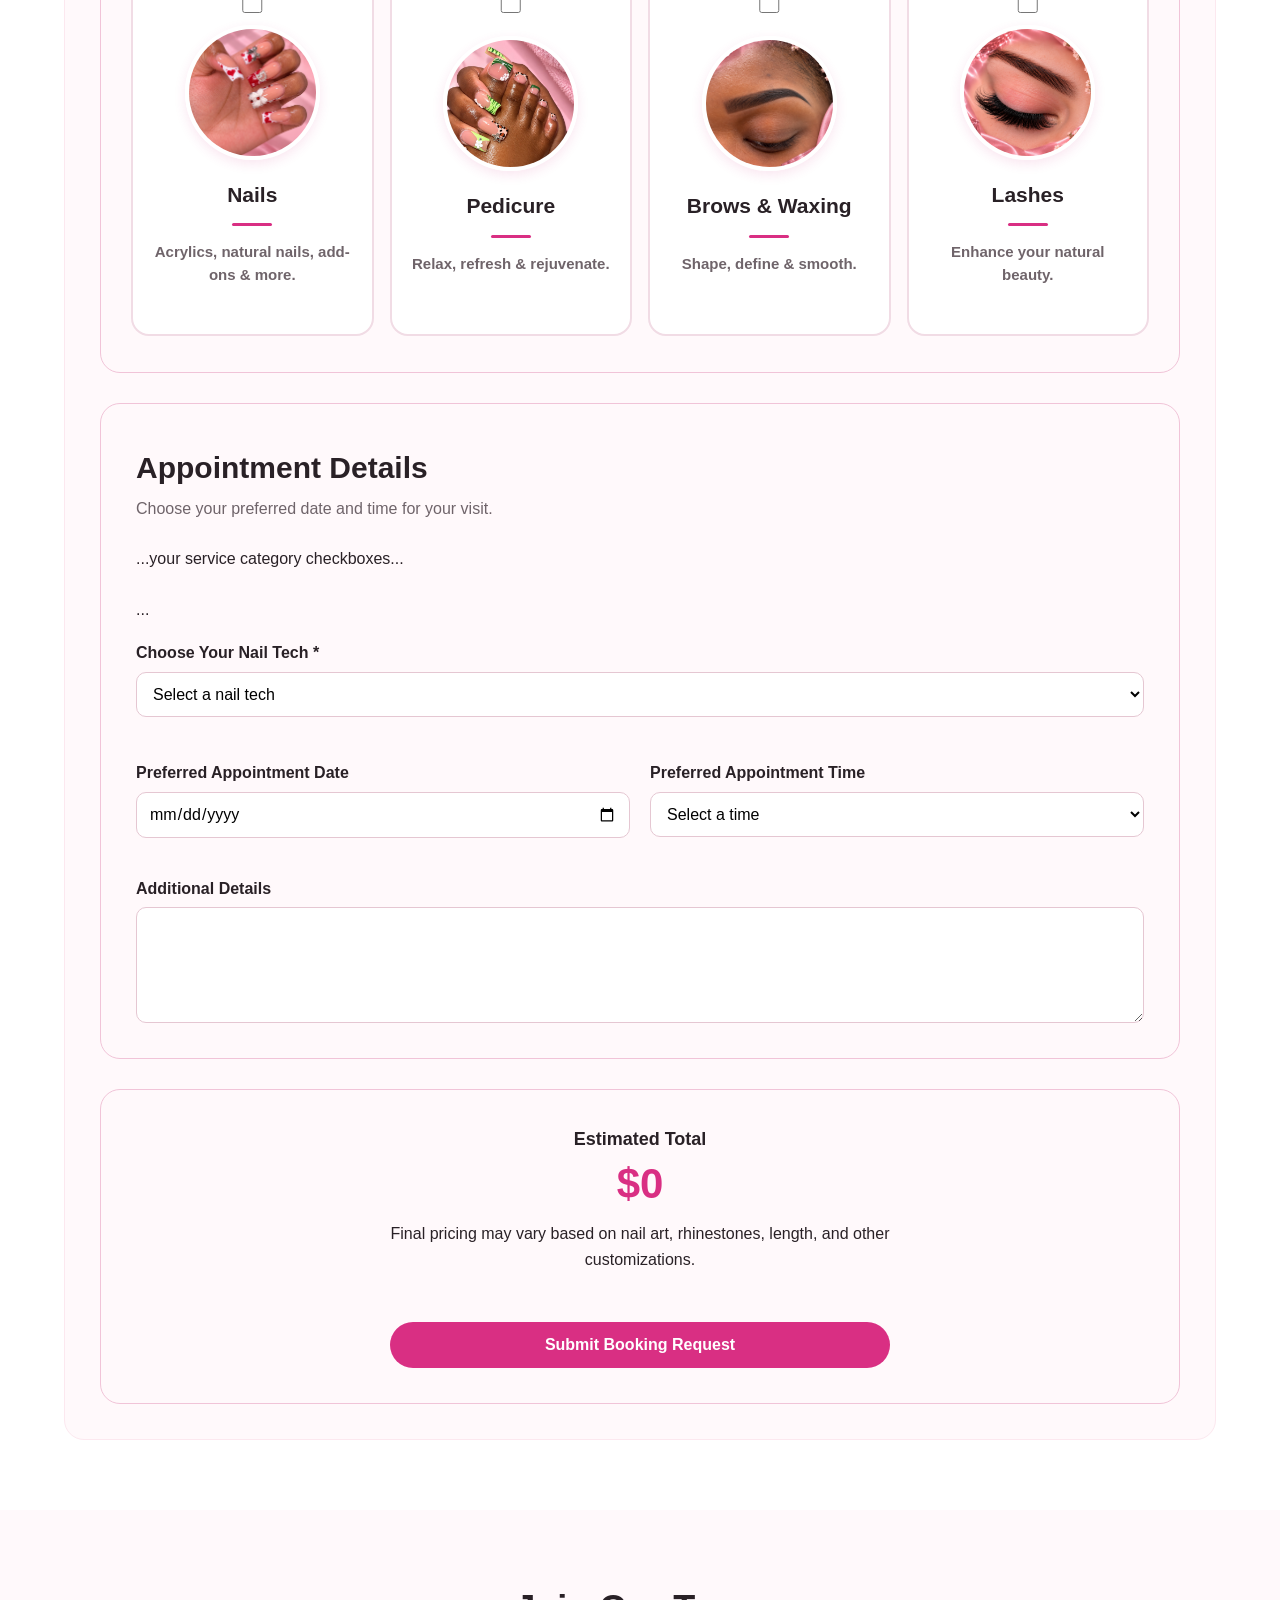
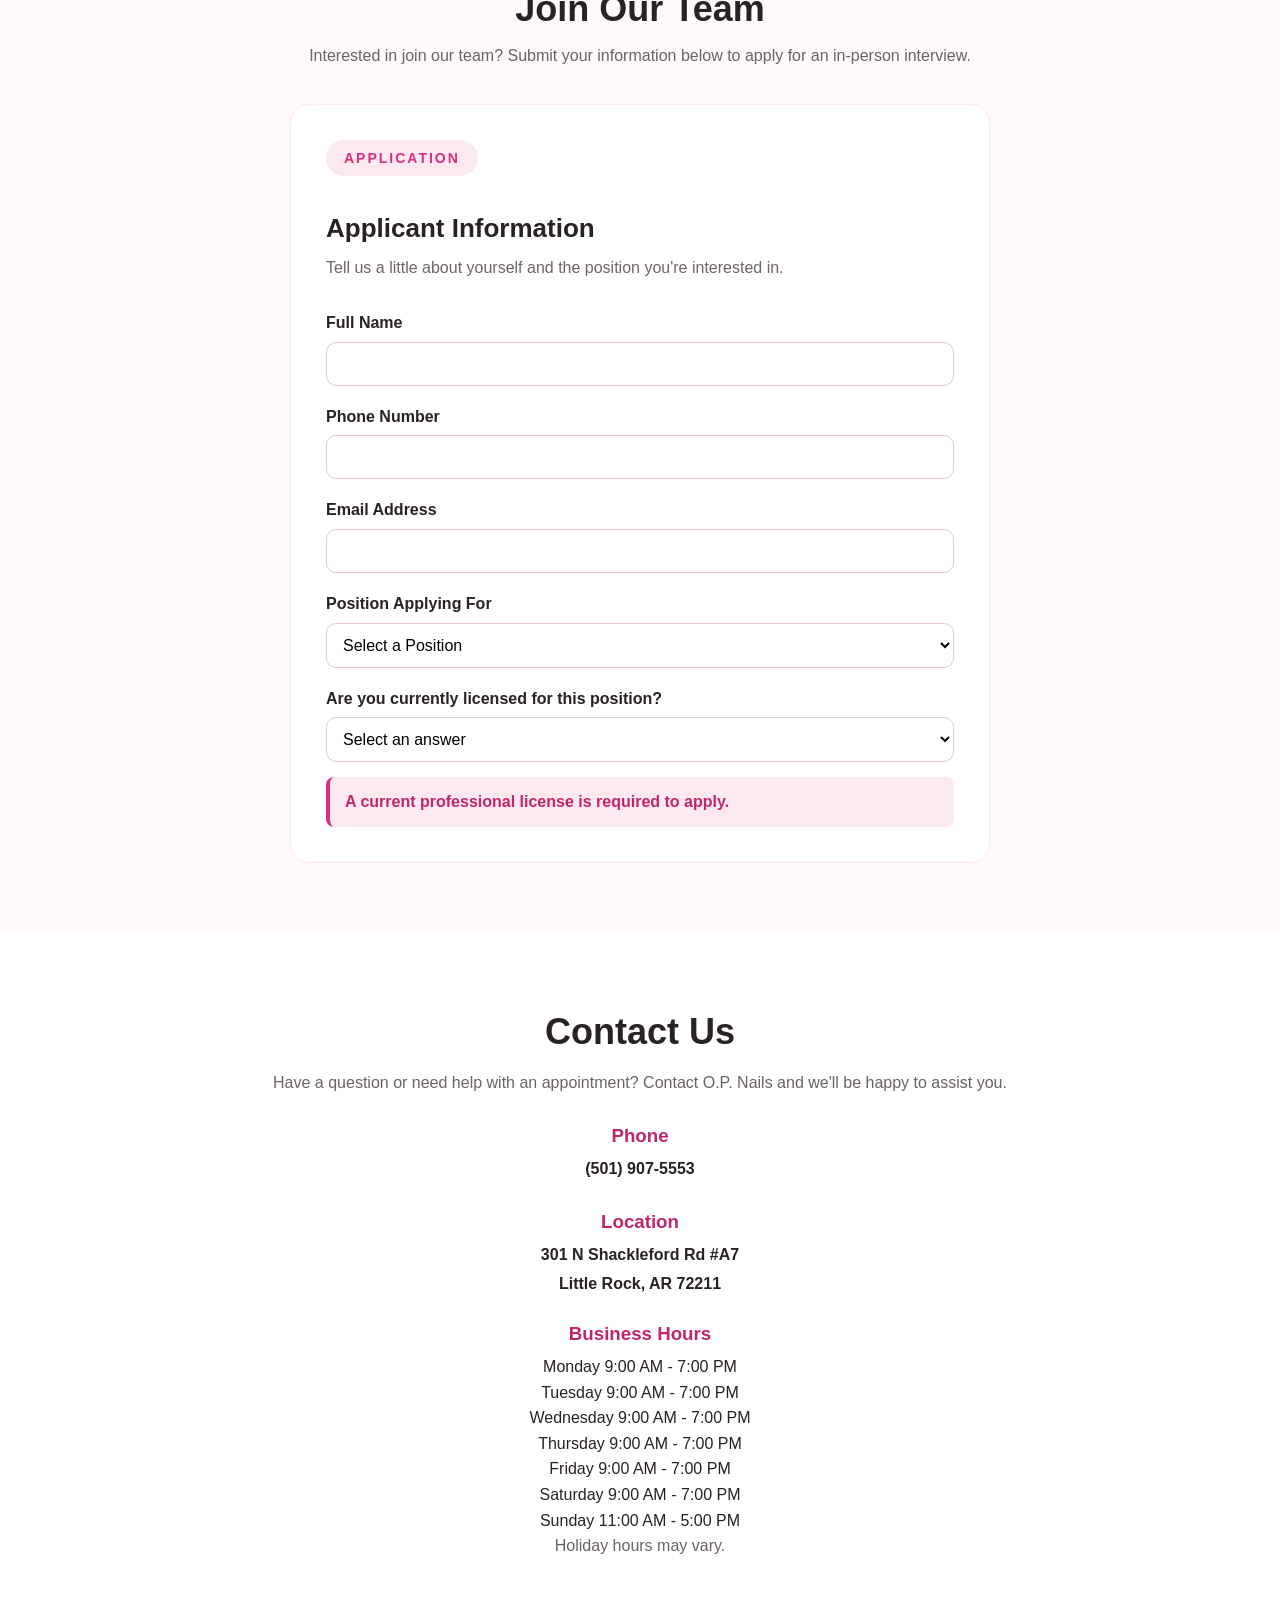
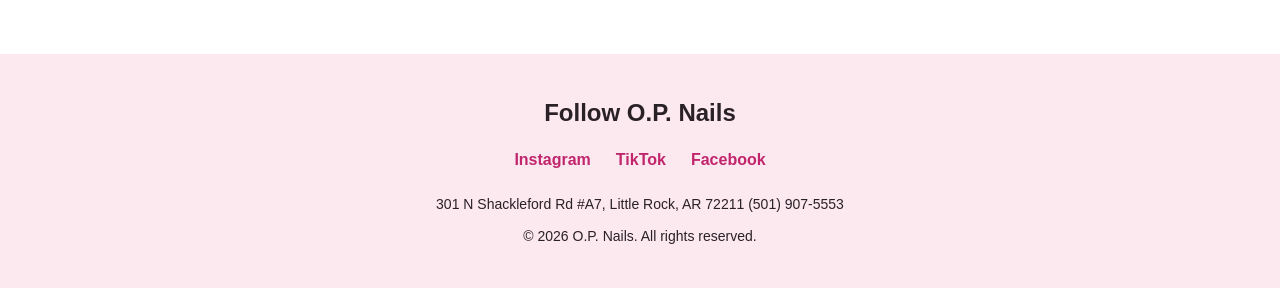
==== commit 9a8a896c: "OKAY" ====
--- a/index.html
+++ b/index.html
@@ -234,8 +234,8 @@
             
                 <div class="service-card">
                     <h3>Pedicures</h3>
-                    <div class="service-row">
-    <div class="service-row">
+
+<div class="service-row">
     <span>KIDS Pedicure Regular AGES 8 UNDER</span>
     <span>$25</span>
 </div>
@@ -255,6 +255,7 @@
     <span>$45</span>
 </div>
 
+<div class="service-row">
     <span>Classic Pedicure</span>
     <span>$40</span>
 </div>
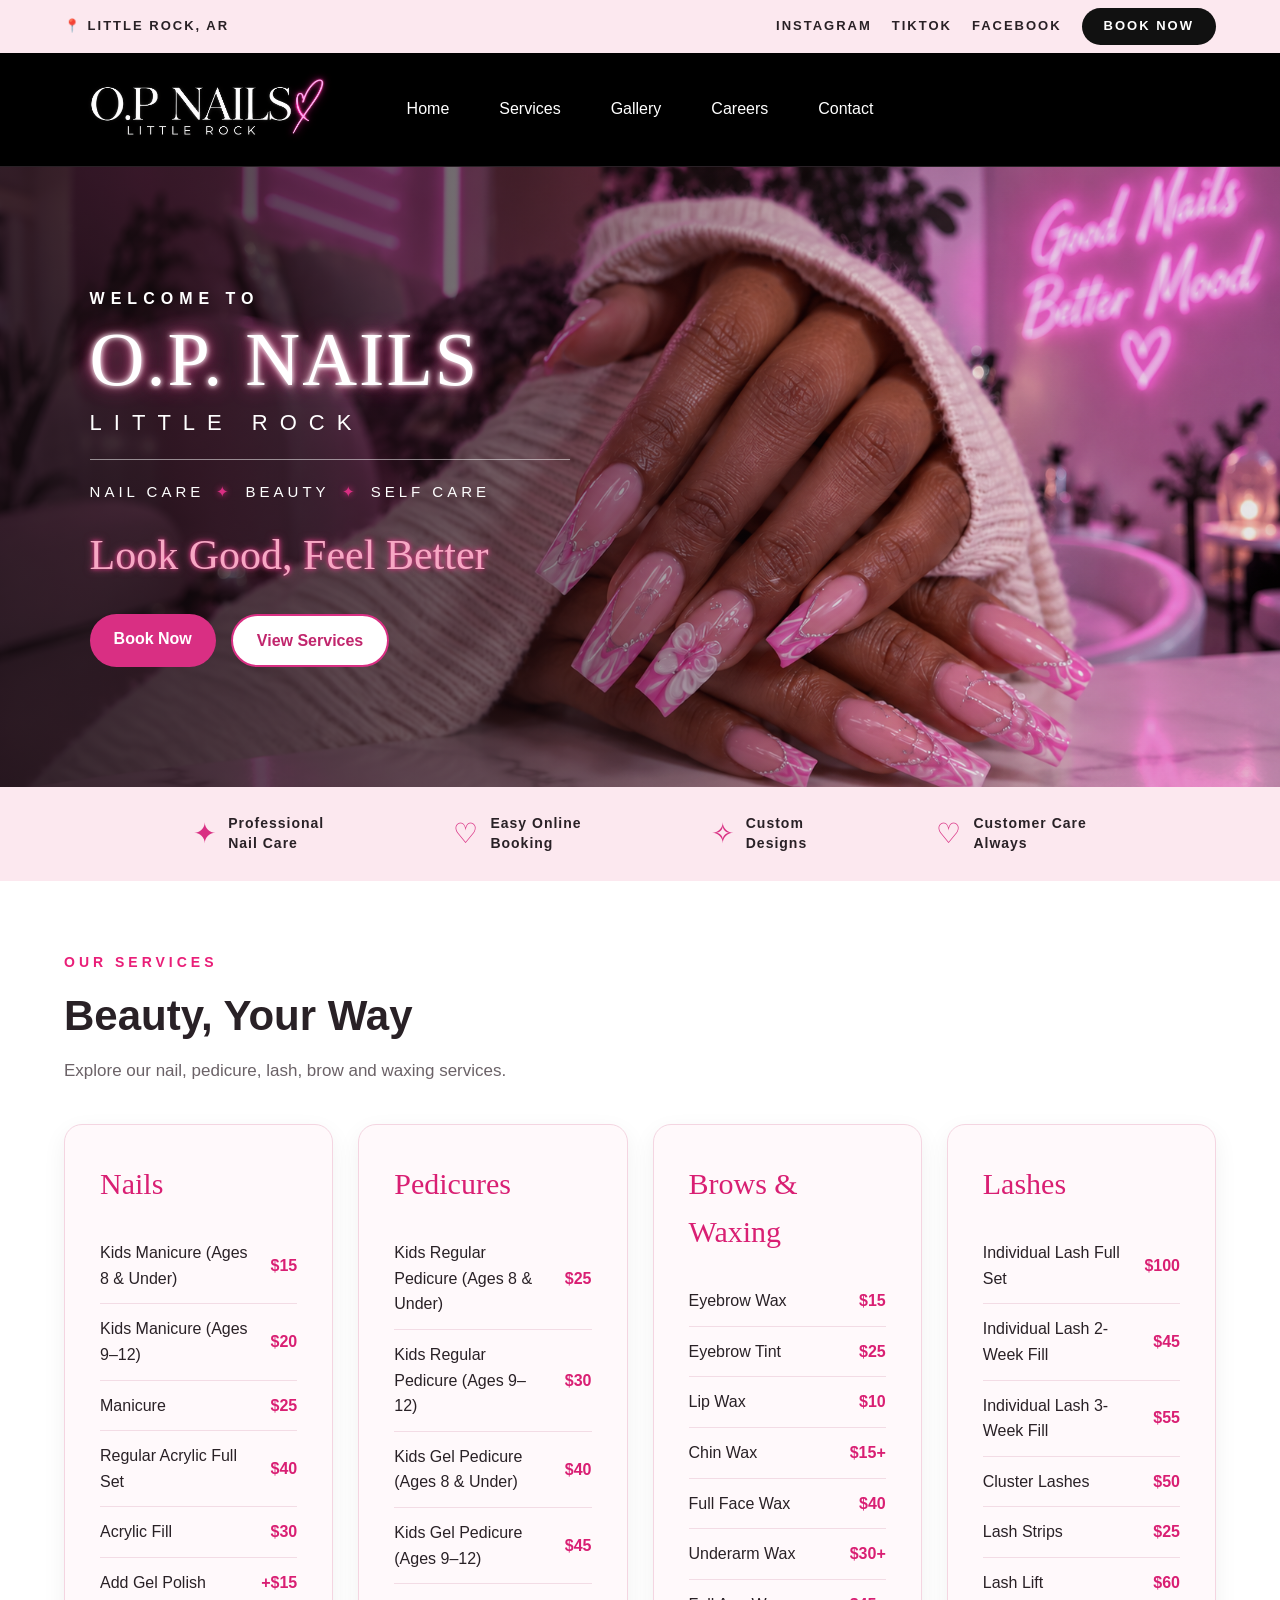
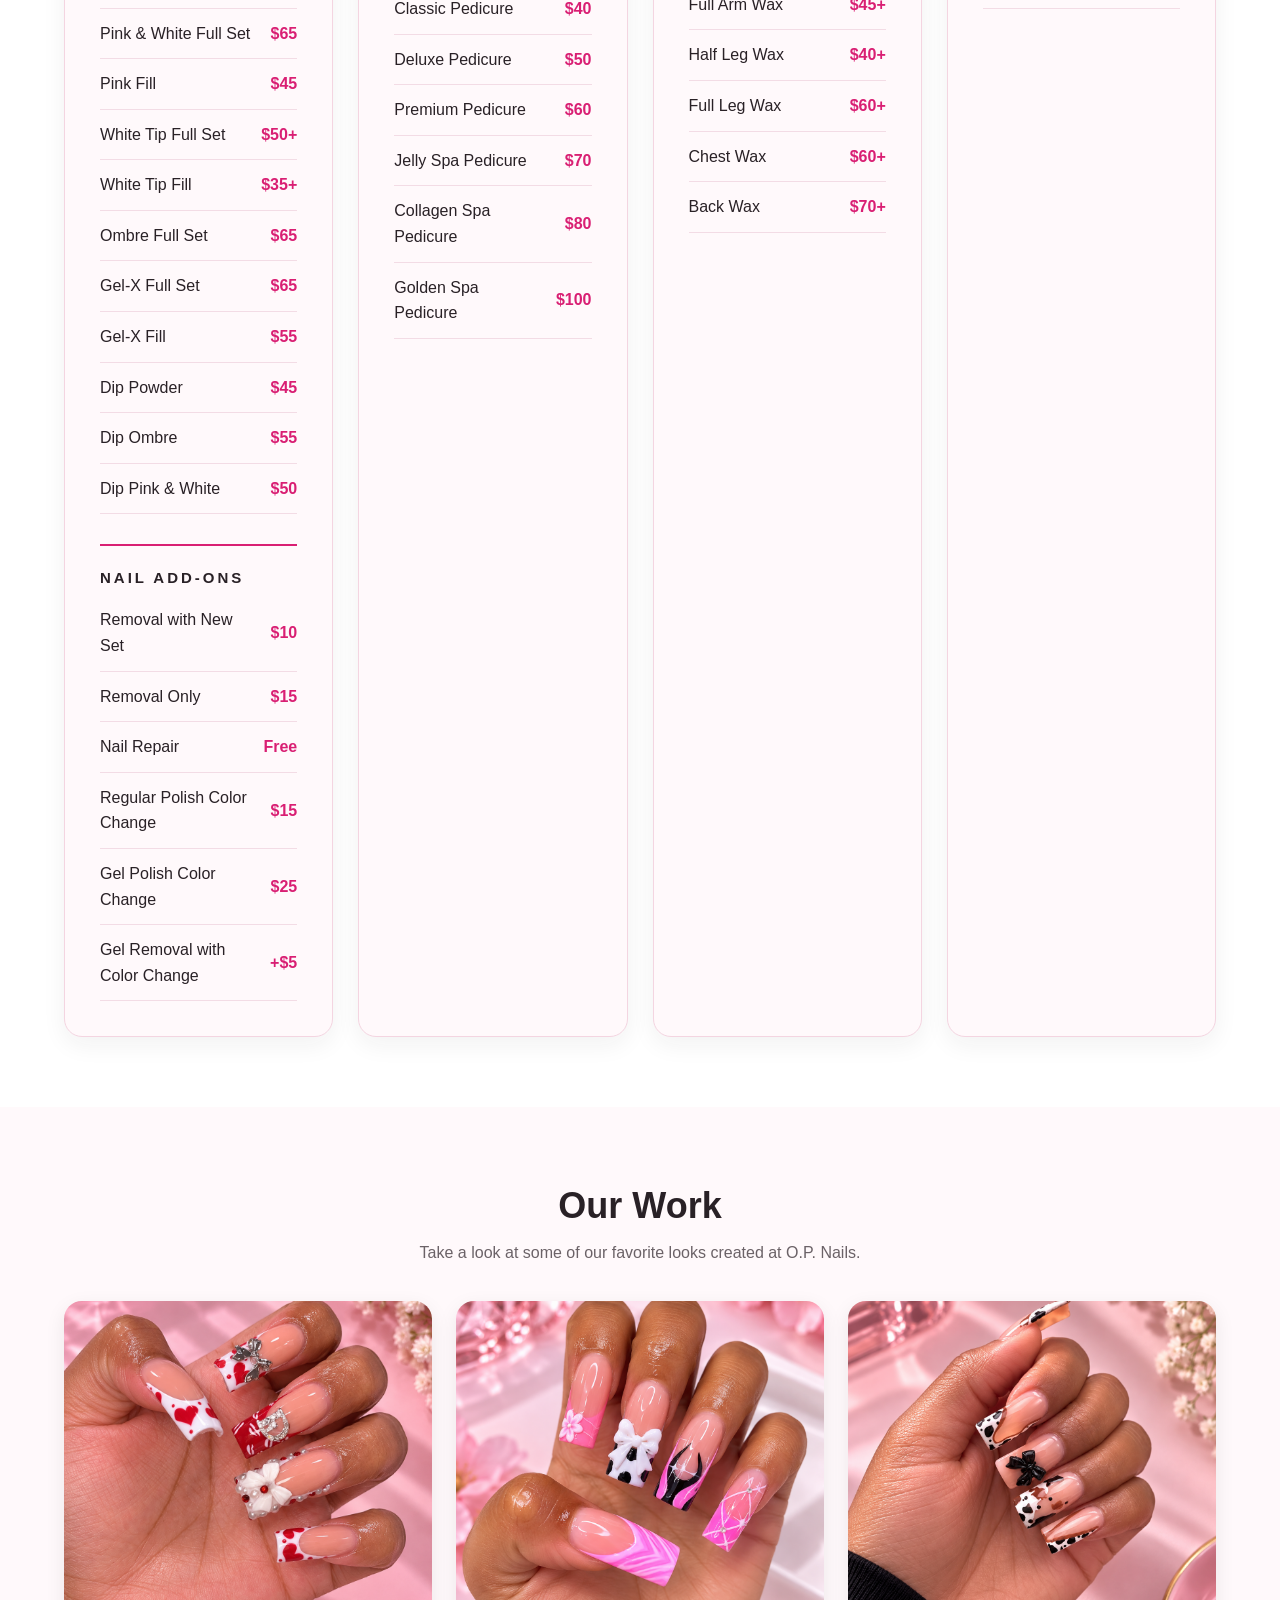
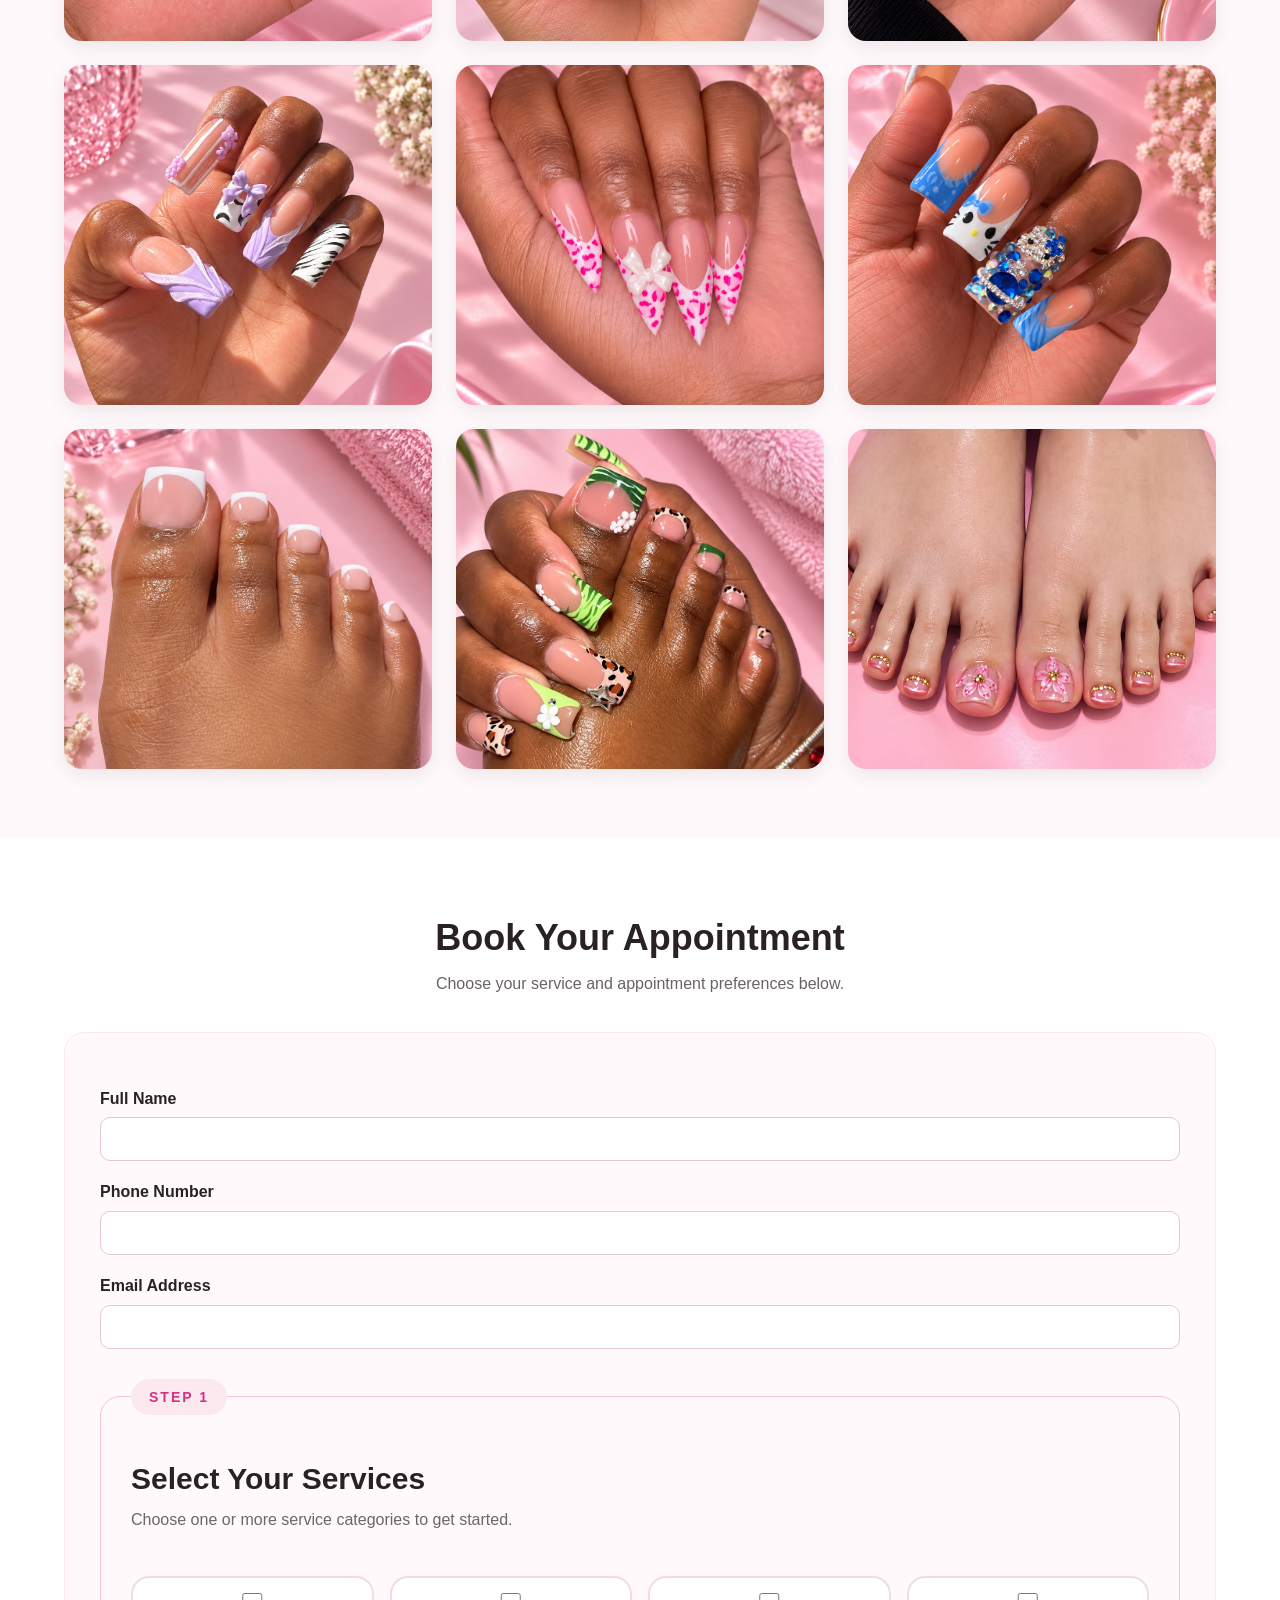
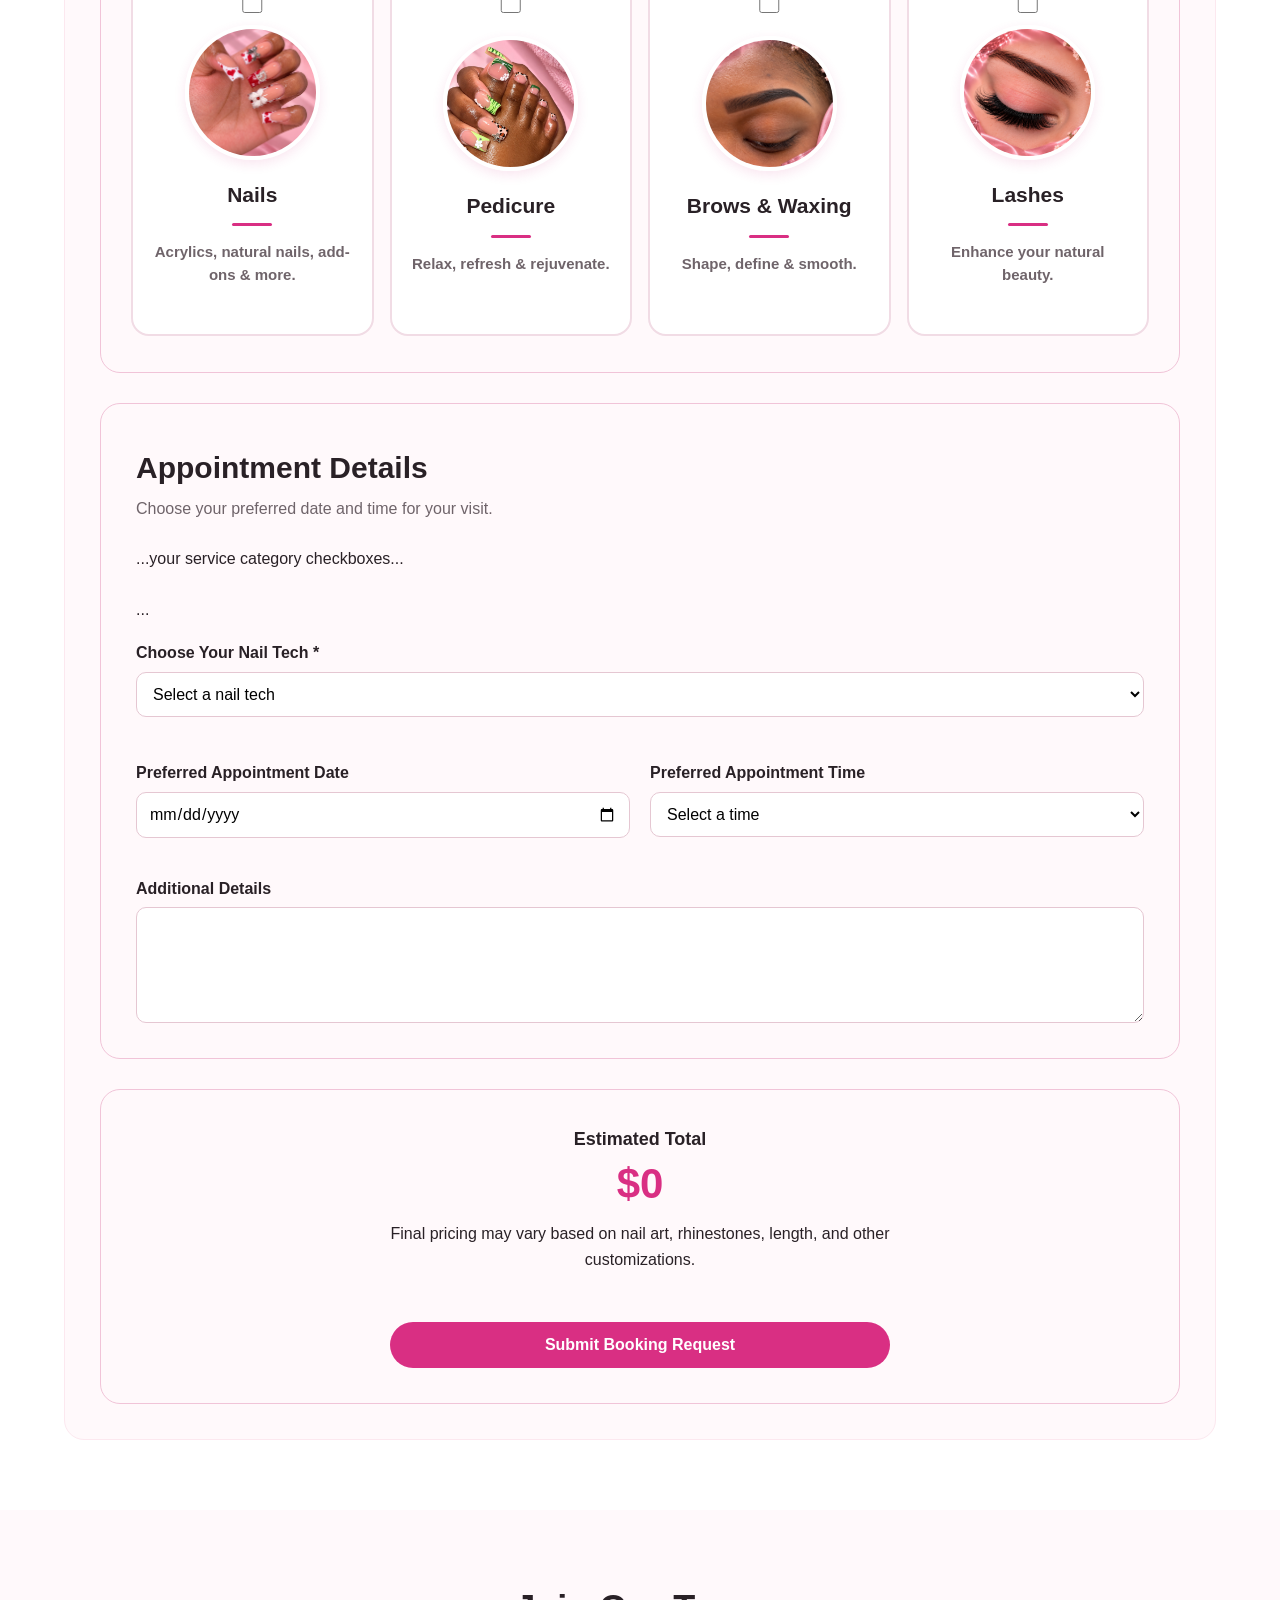
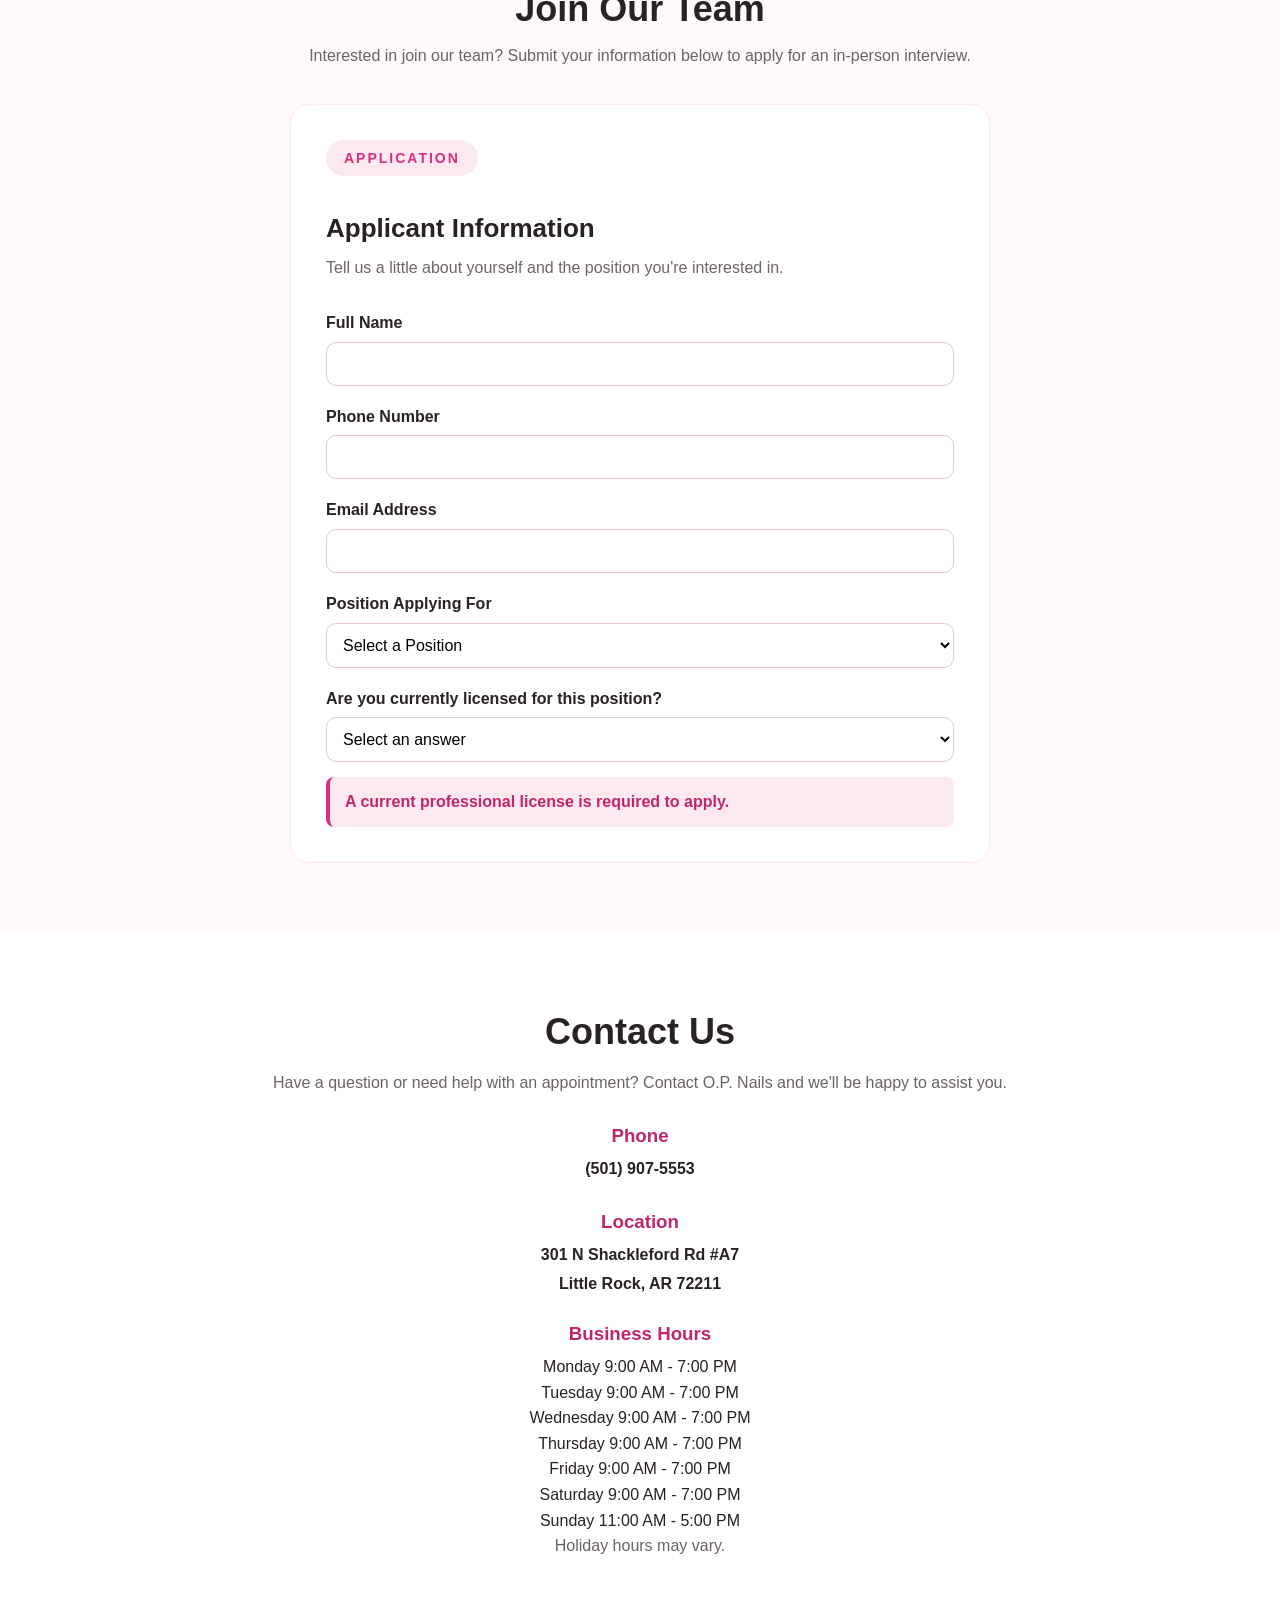
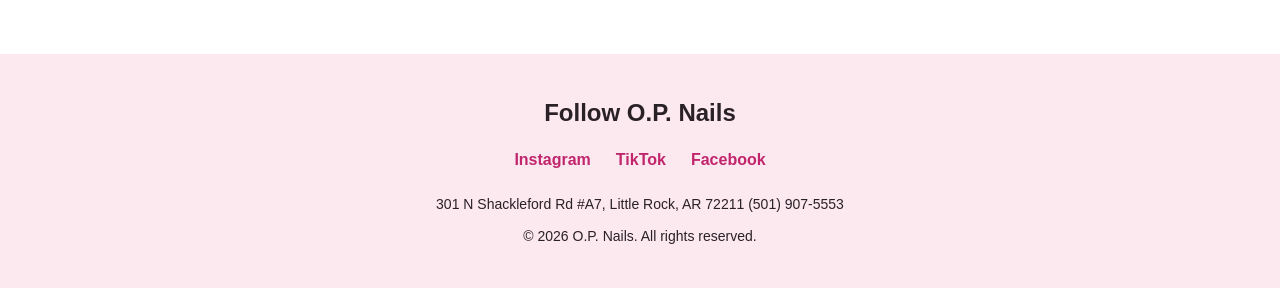
==== commit d24b08e5: "yeah" ====
--- a/index.html
+++ b/index.html
@@ -123,12 +123,12 @@
                     <h3>Nails</h3>
 
 <div class="service-row">
-    <span>KIDS Manicure AGES 8 UNDER</span>
+    <span>Kids Manicure (Ages 8 & Under)</span>
     <span>$15</span>
 </div>
 
 <div class="service-row">
-    <span>KIDS Manicure AGES 9 - 12</span>
+    <span>Kids Manicure (Ages 9–12)</span>
     <span>$20</span>
 </div>
 
@@ -236,22 +236,22 @@
                     <h3>Pedicures</h3>
 
 <div class="service-row">
-    <span>KIDS Pedicure Regular AGES 8 UNDER</span>
+    <span>Kids Regular Pedicure (Ages 8 & Under)</span>
     <span>$25</span>
 </div>
 
 <div class="service-row">
-    <span>KIDS Pedicure Regular AGES 9 - 12</span>
+    <span>Kids Regular Pedicure (Ages 9–12)</span>
     <span>$30</span>
 </div>
 
 <div class="service-row">
-    <span>KIDS Pedicure Gel AGES 8 UNDER</span>
+    <span>Kids Gel Pedicure (Ages 8 & Under)</span>
     <span>$40</span>
 </div>
 
 <div class="service-row">
-    <span>KIDS Pedicure Gel AGES 9 - 12</span>
+    <span>Kids Gel Pedicure (Ages 9–12)</span>
     <span>$45</span>
 </div>
 
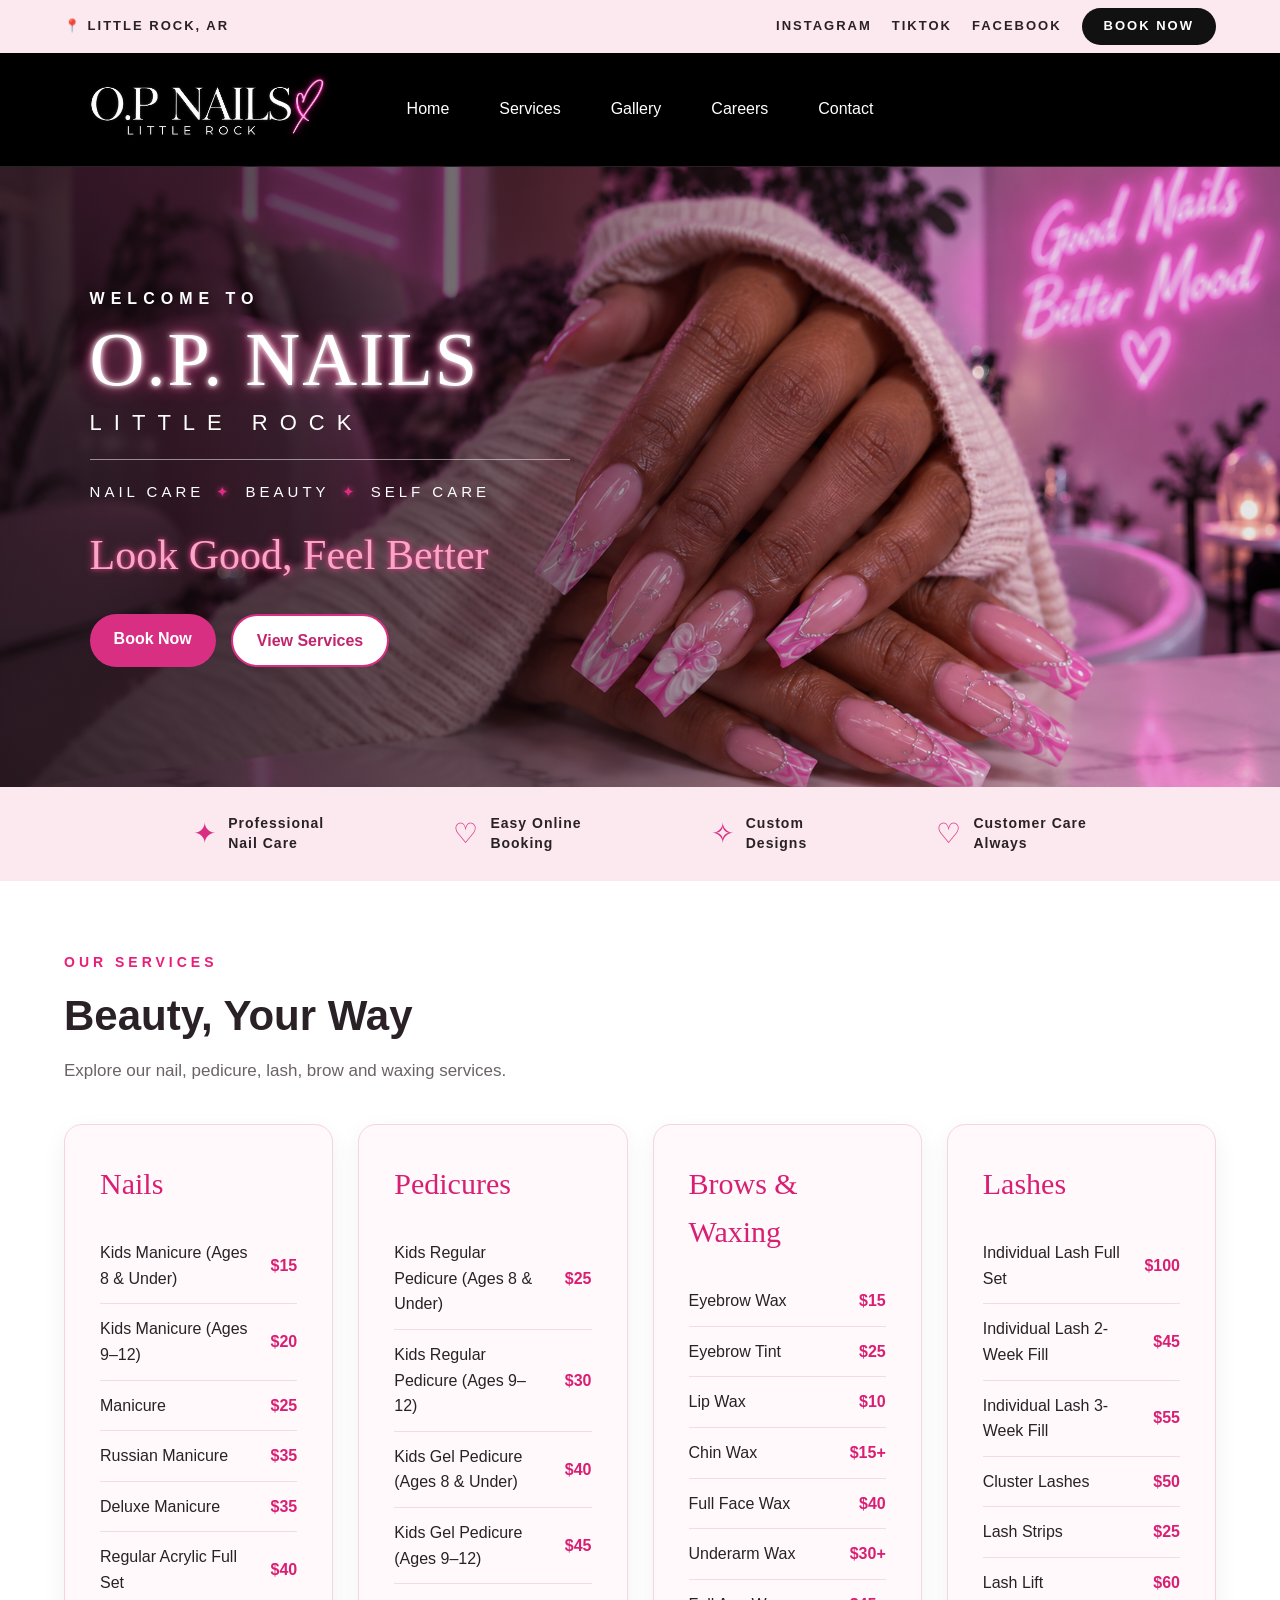
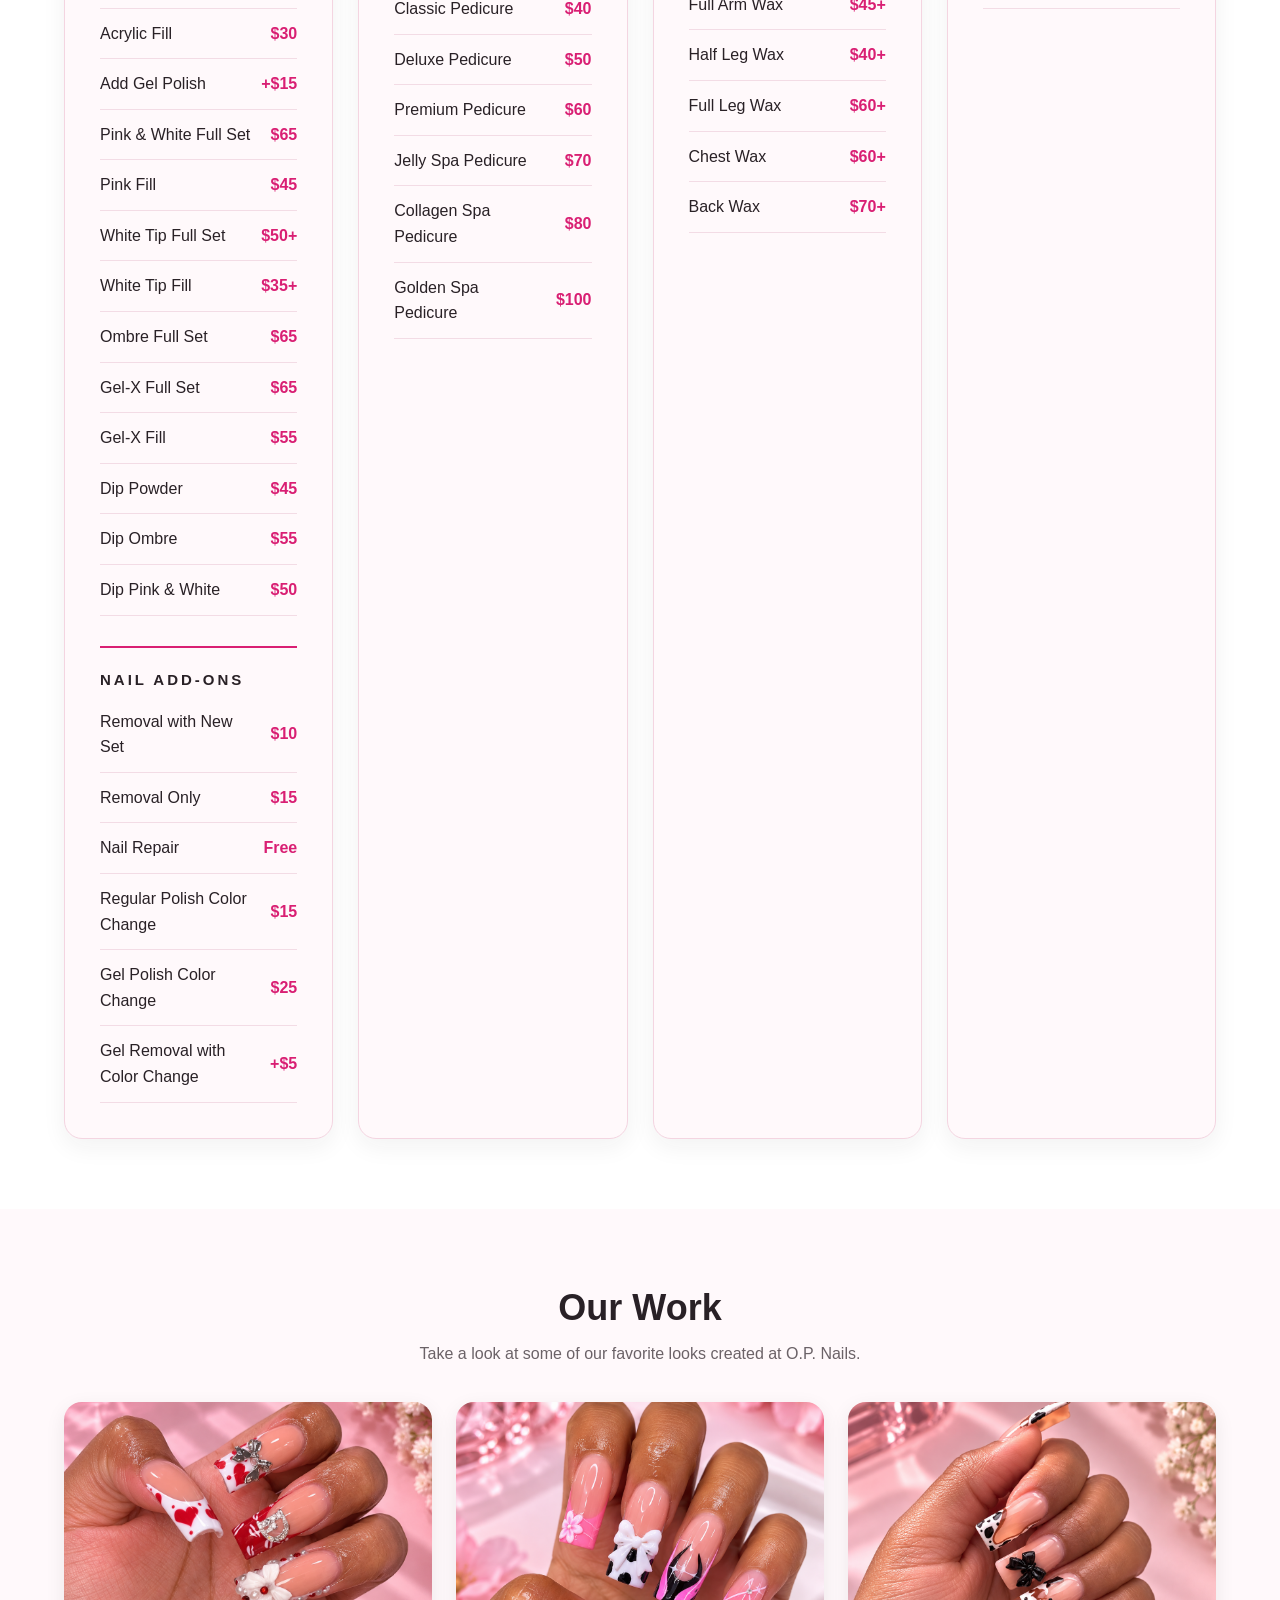
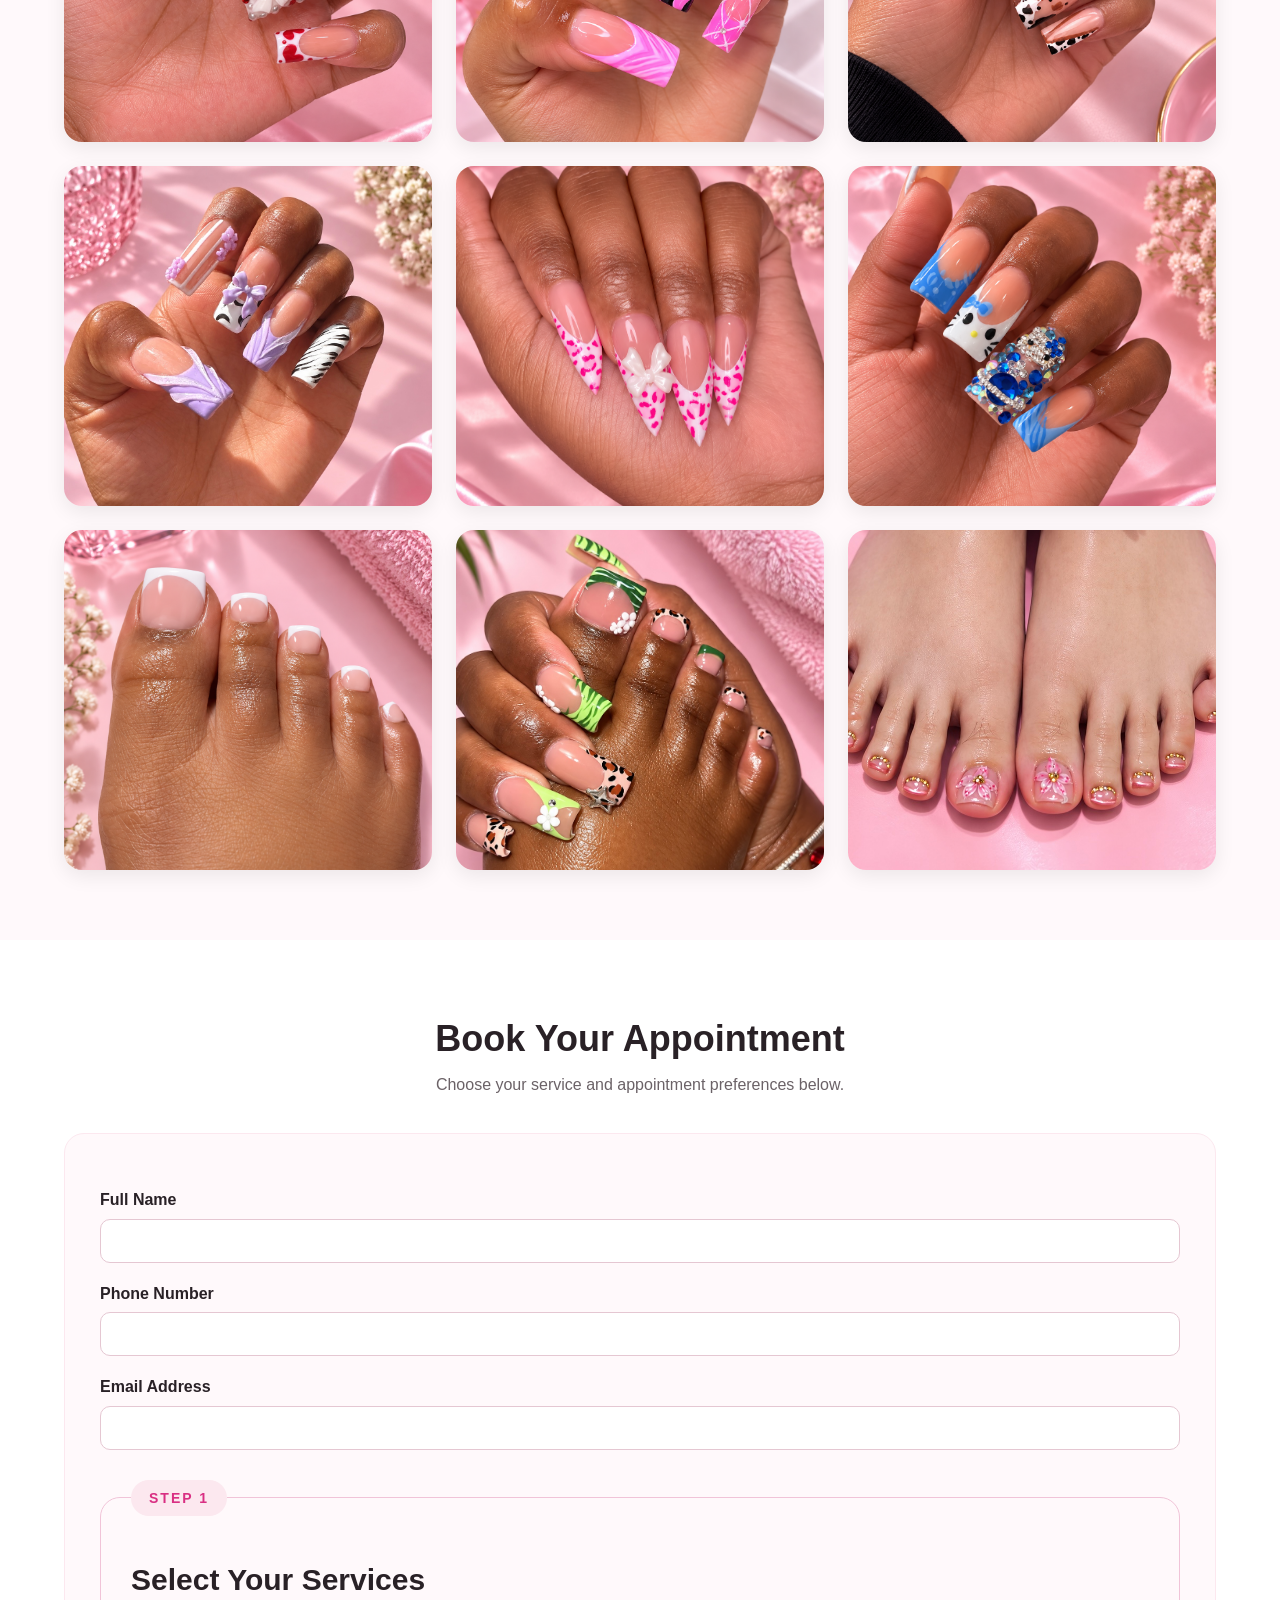
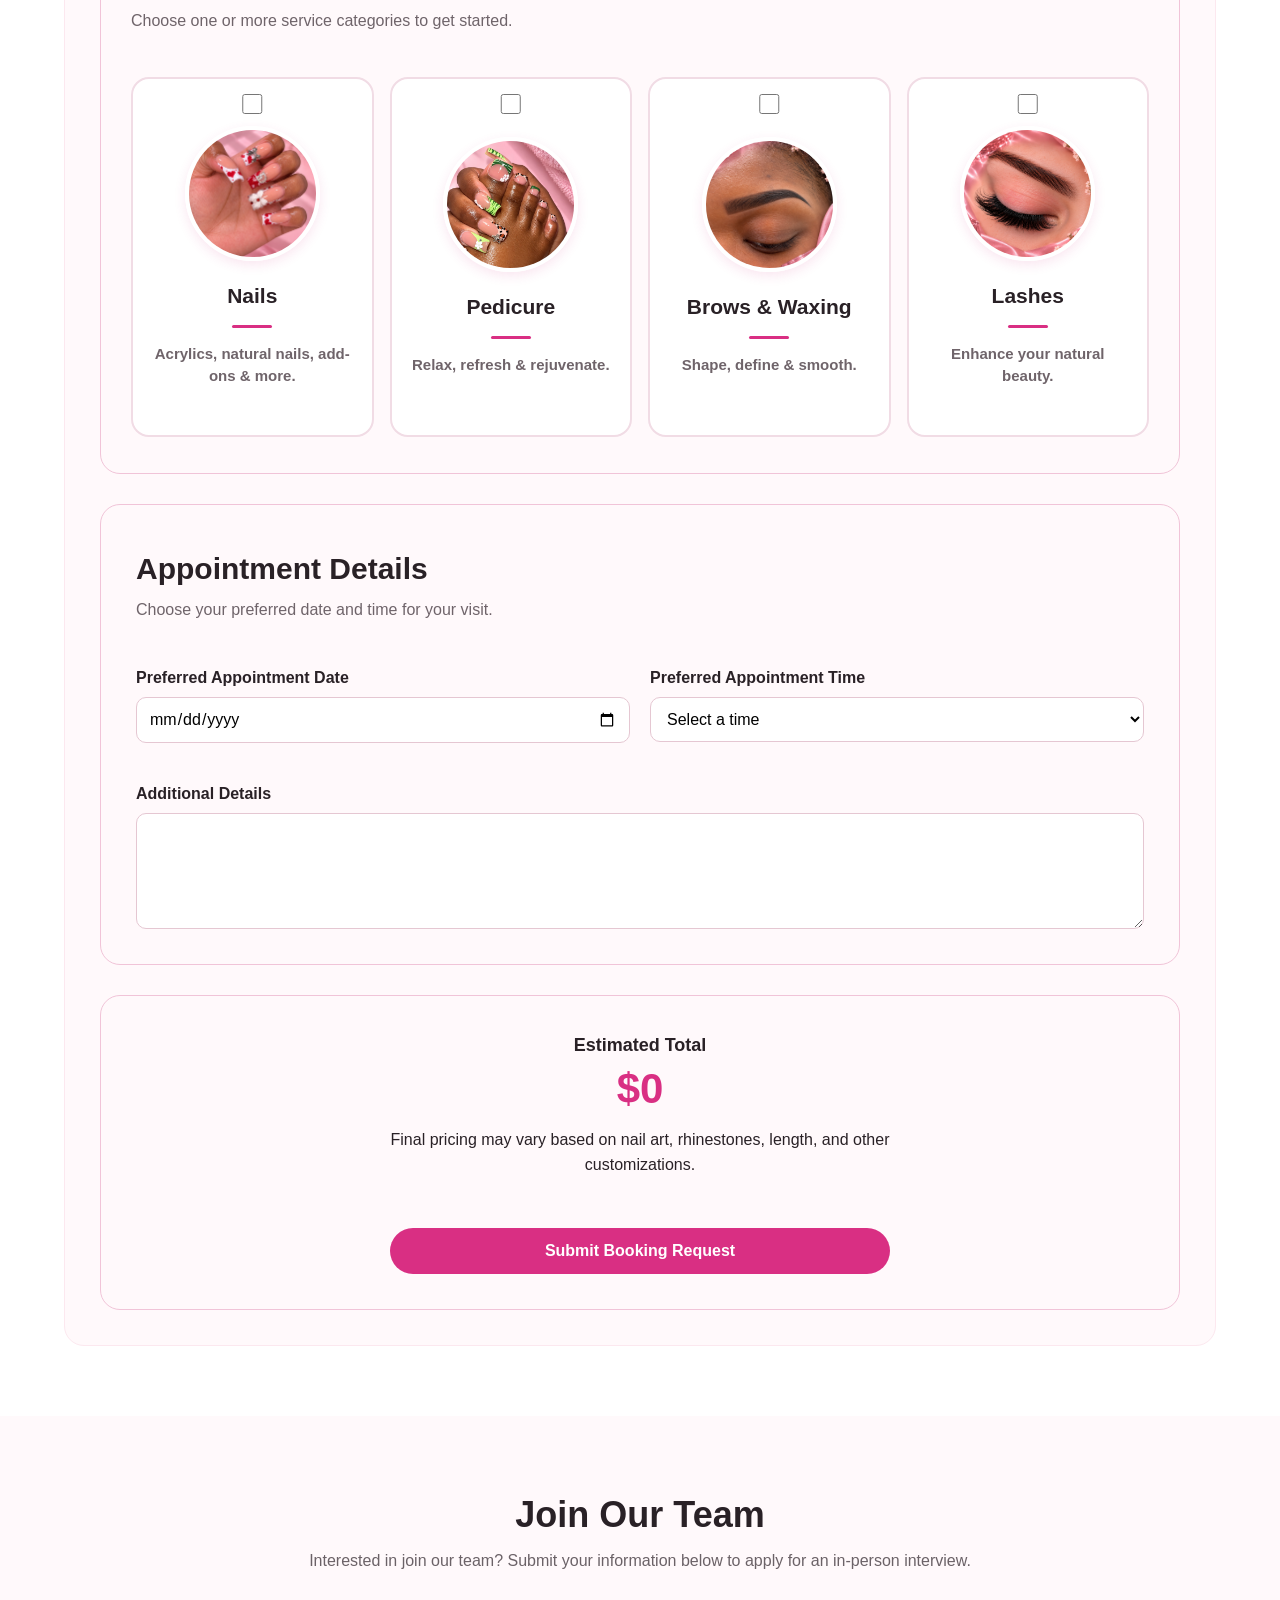
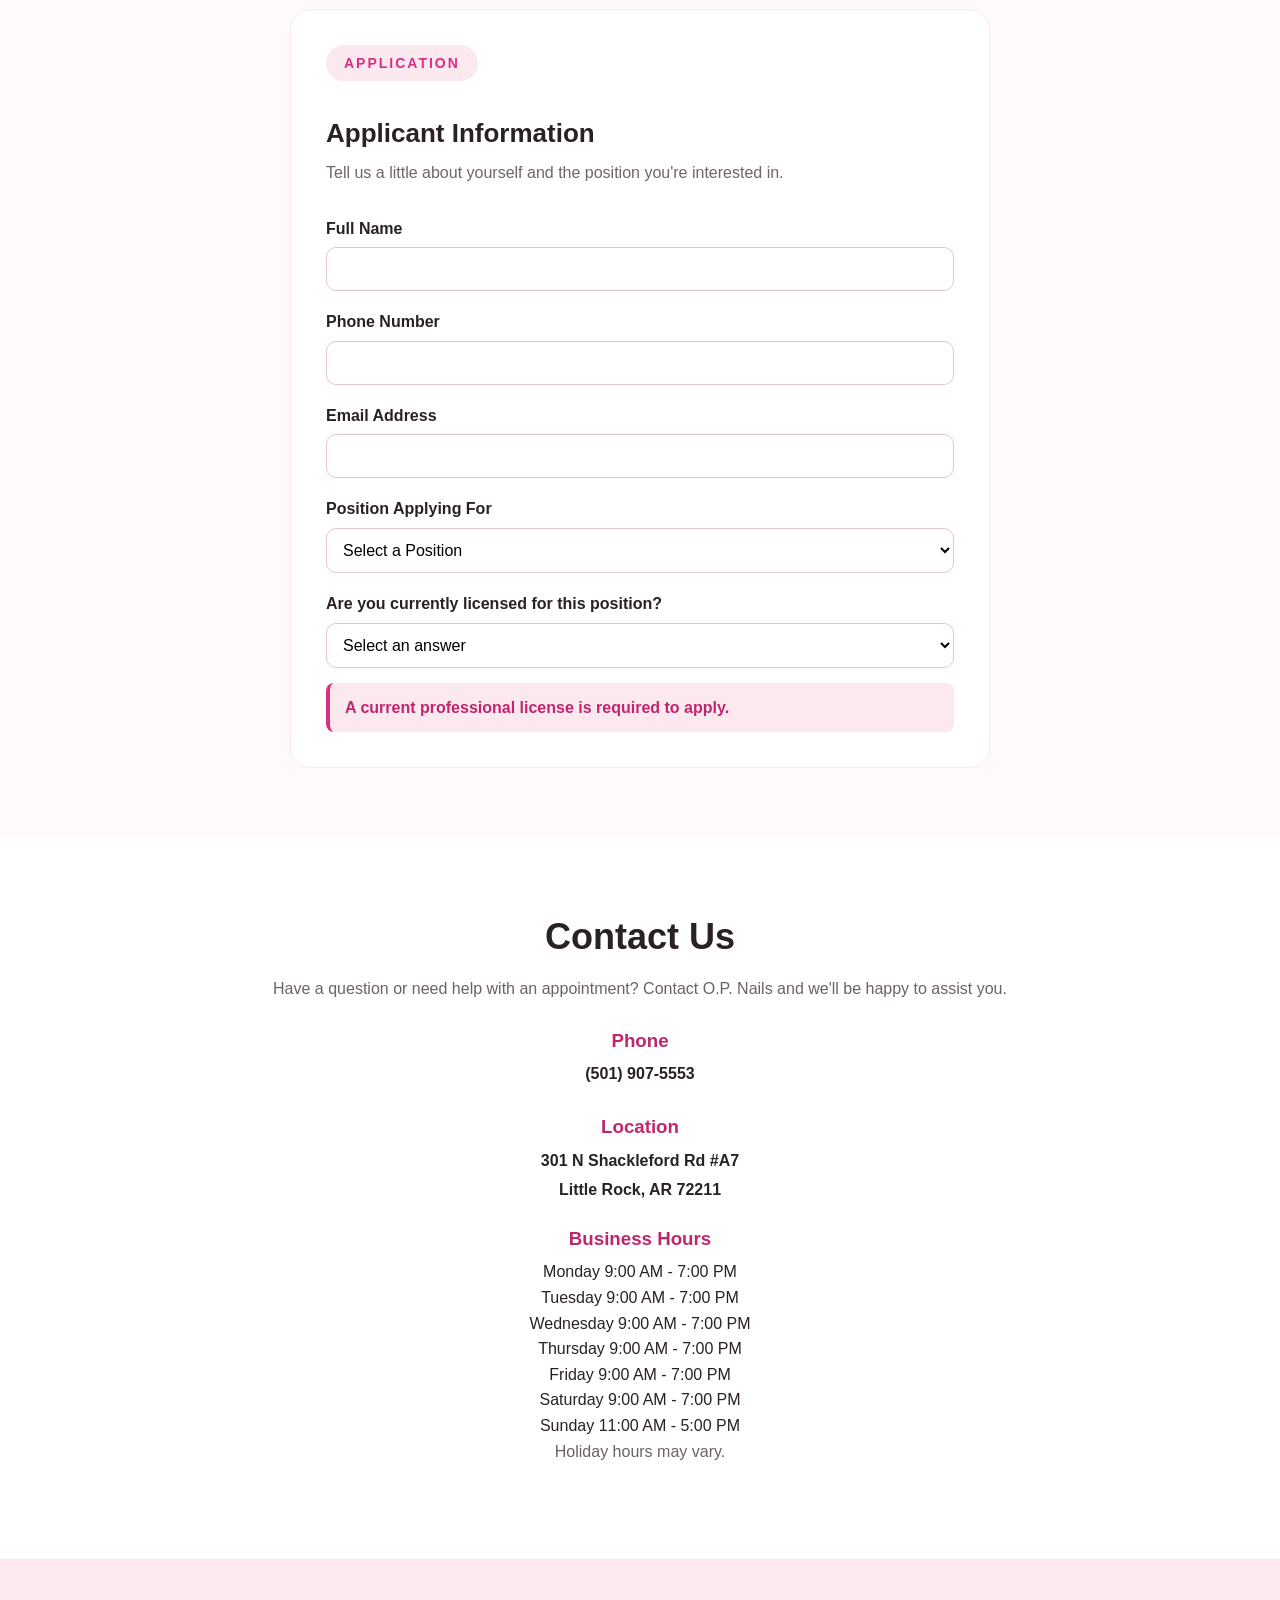
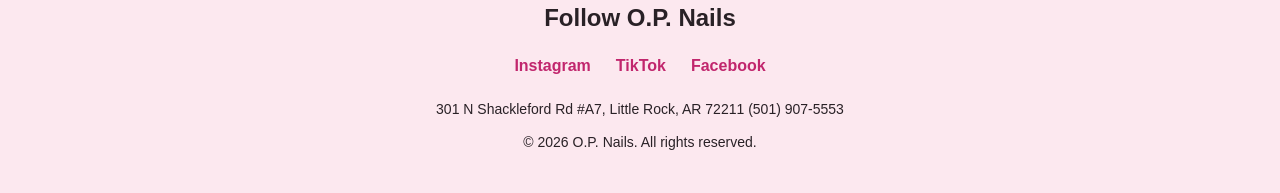
==== commit e3ac9254: "Okay" ====
--- a/index.html
+++ b/index.html
@@ -135,7 +135,19 @@
 <div class="service-row">
     <span>Manicure</span>
     <span>$25</span>
-</div>                    <div class="service-row">
+</div> 
+
+<div class="service-row">
+    <span>Russian Manicure</span>
+    <span>$35</span>
+</div>
+
+<div class="service-row">
+    <span>Deluxe Manicure</span>
+    <span>$35</span>
+</div>
+
+<div class="service-row">
     <span>Regular Acrylic Full Set</span>
     <span>$40</span>
 </div>
@@ -591,7 +603,7 @@
 
     </fieldset>
 
-<section id="service-selection">
+    <section id="service-selection">
     <p class="booking-step">Step 2</p>
 
     <div class="service-heading">
@@ -600,9 +612,24 @@
     </div>
 
     <div id="specific-services"></div>
+
+    <div class="form-group">
+        <label for="nail-tech">Choose Your Nail Tech *</label>
+
+        <select id="nail-tech" name="Nail Tech" required>
+            <option value="">Select a nail tech</option>
+            <option value="Nicole">Nicole</option>
+            <option value="Mark">Mark</option>
+            <option value="Hue">Hue</option>
+            <option value="Quan">Quan</option>
+            <option value="No Preference">
+                No Preference / First Available
+            </option>
+        </select>
+    </div>
 </section>
 
-                    <div id="nail-options">
+<div id="nail-options">
 
     <p class="booking-step">Step 3</p>
 
@@ -716,28 +743,6 @@
         <p>Choose your preferred date and time for your visit.</p>
     </div>
 
-    <!-- Service Category -->
-...your service category checkboxes...
-
-<!-- Specific Services -->
-<div id="specific-services">
-    ...
-</div>
-
-<!-- ADD NAIL TECH RIGHT HERE -->
-<div class="form-group">
-    <label for="nail-tech">Choose Your Nail Tech *</label>
-
-    <select id="nail-tech" name="Nail Tech" required>
-        <option value="">Select a nail tech</option>
-        <option value="Nicole">Nicole</option>
-        <option value="Mark">Mark</option>
-        <option value="Hue">Hue</option>
-        <option value="Quan">Quan</option>
-        <option value="No Preference">No Preference / First Available</option>
-    </select>
-</div>
-
 <!-- then your nail options / appointment date & time -->
 
     <div class="appointment-date-time">
